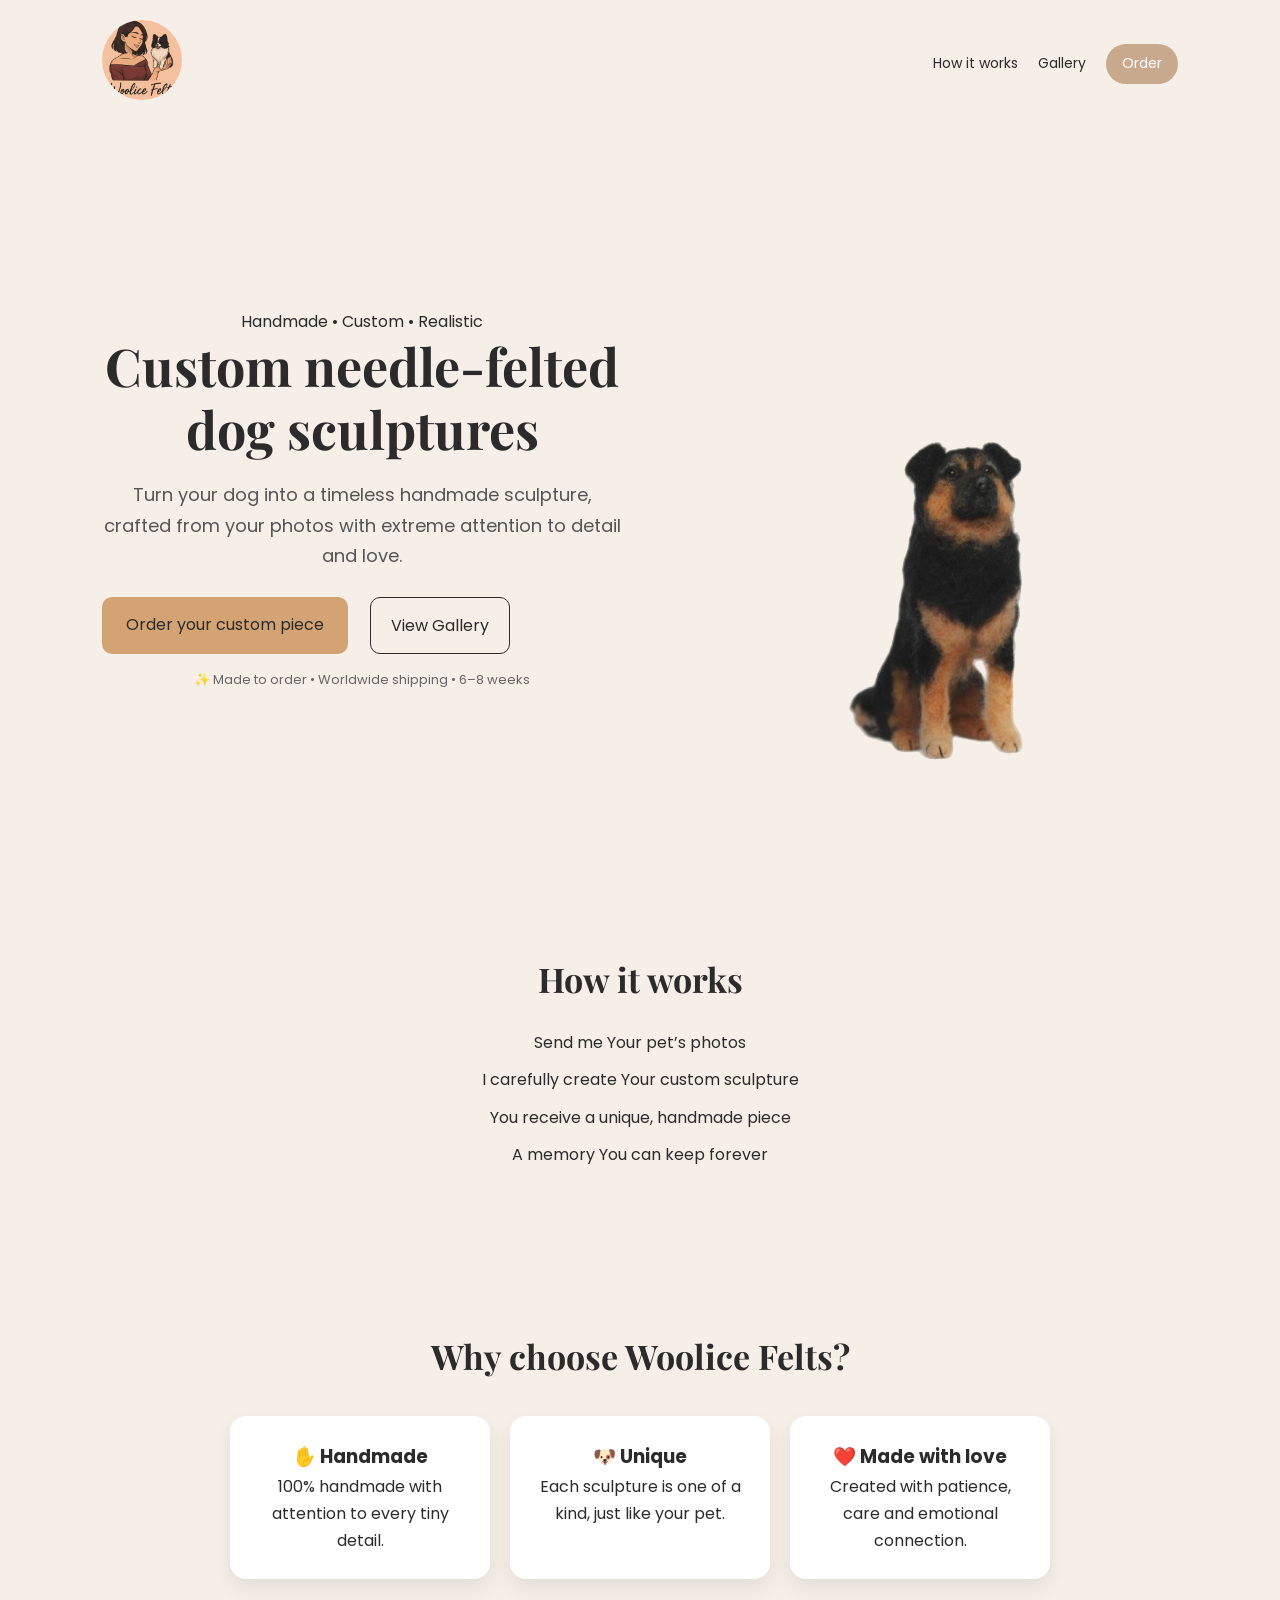
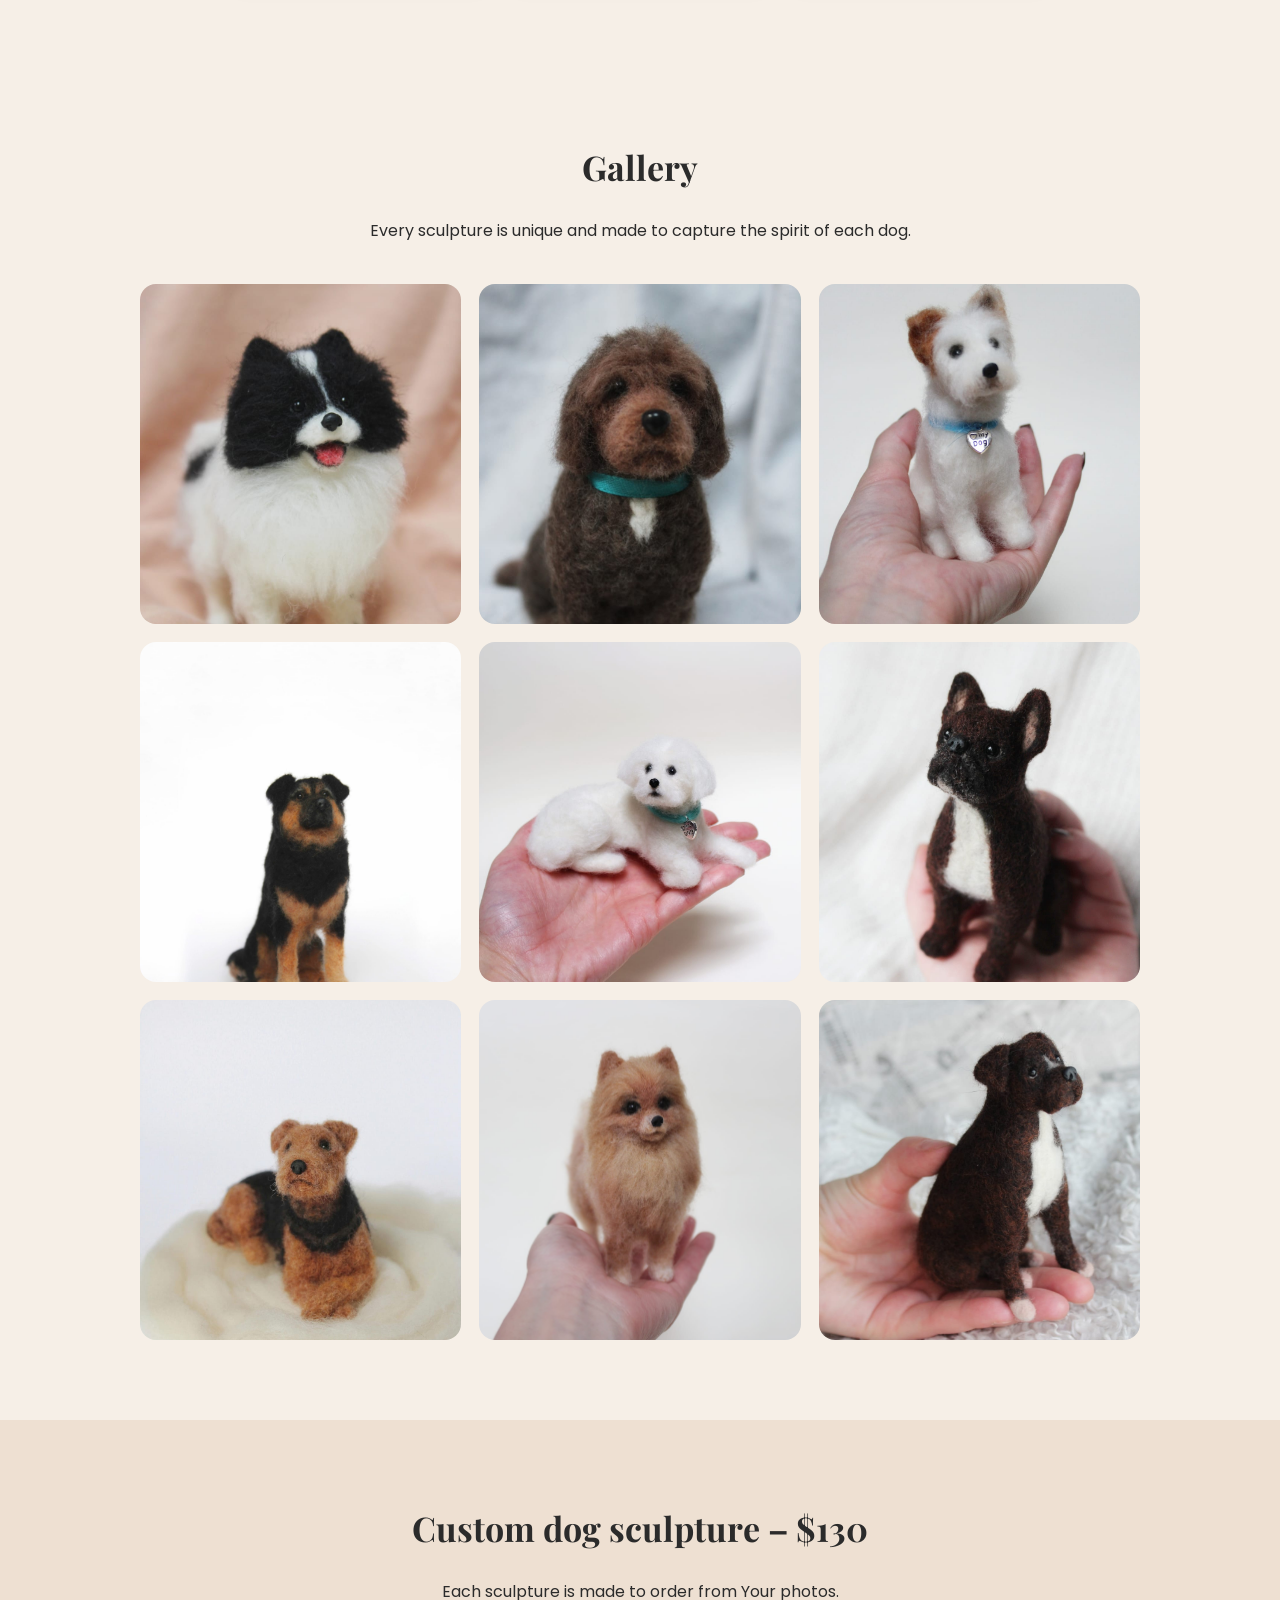
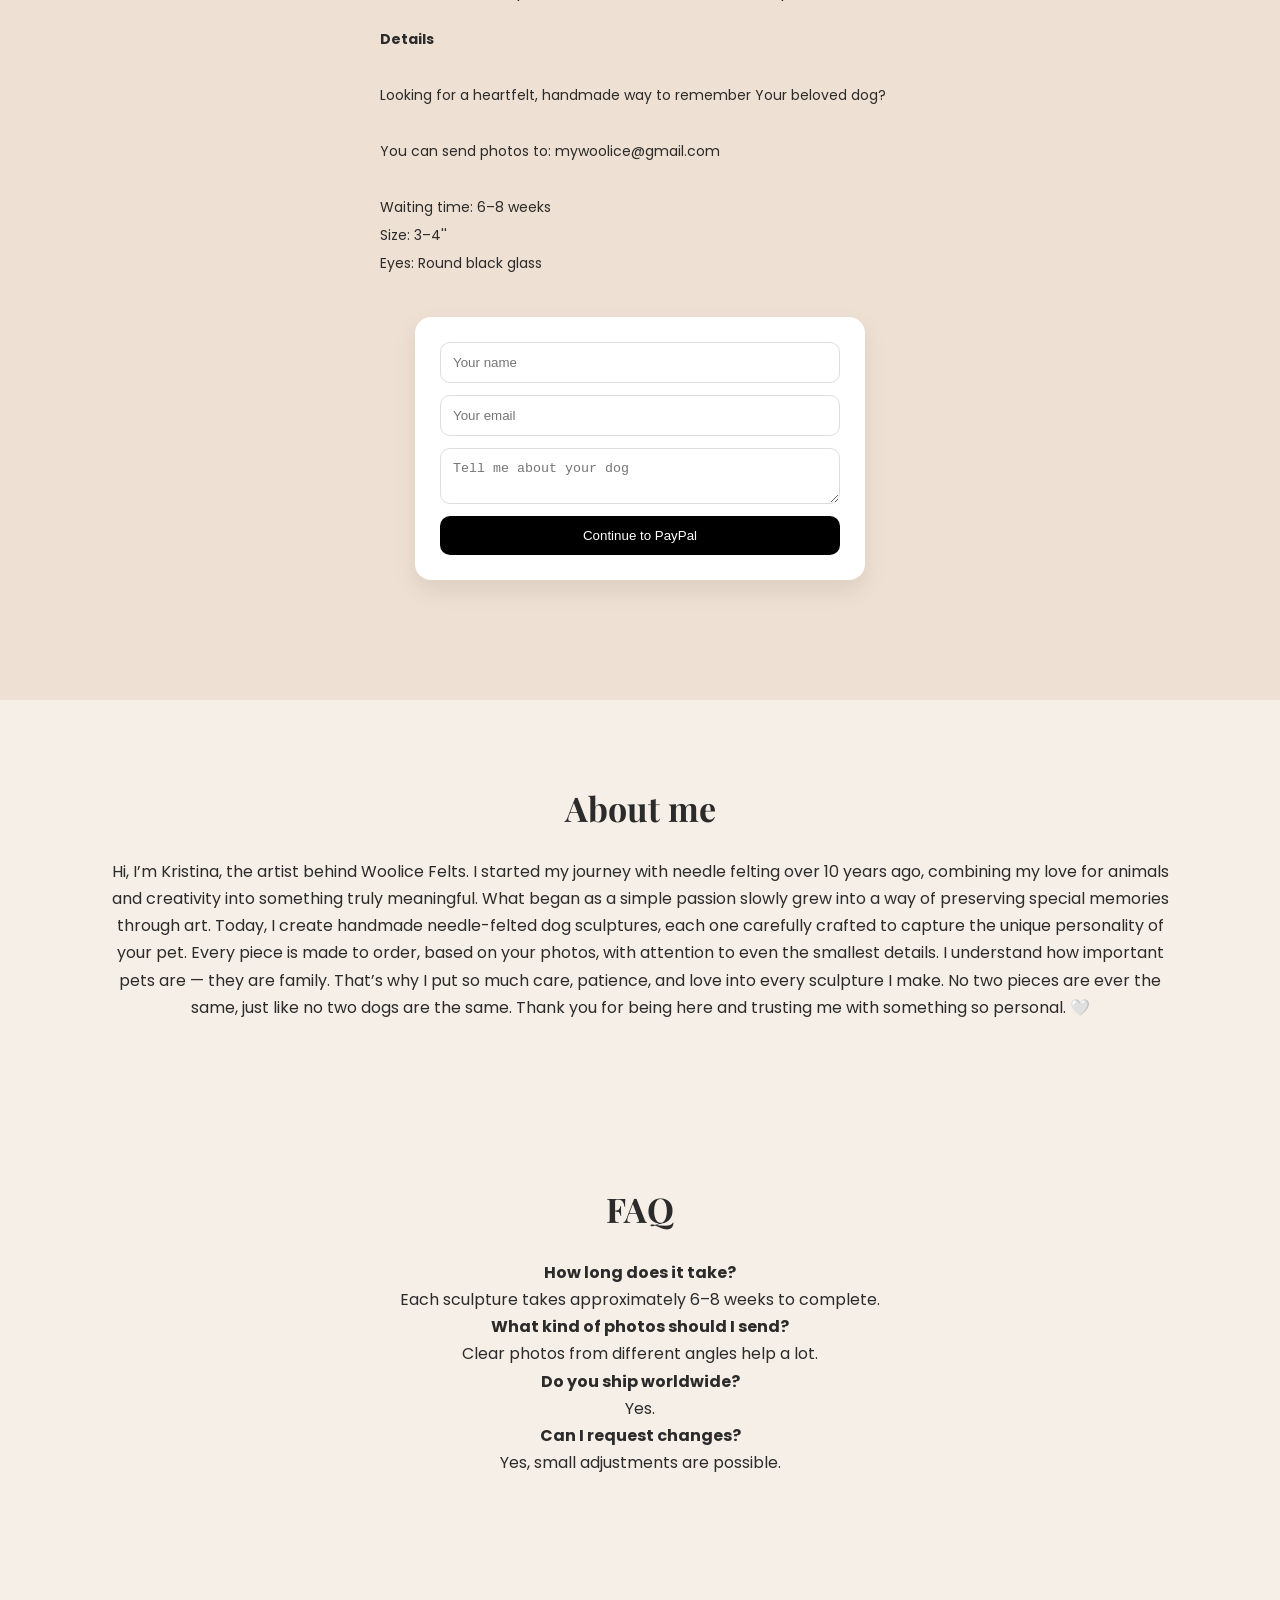
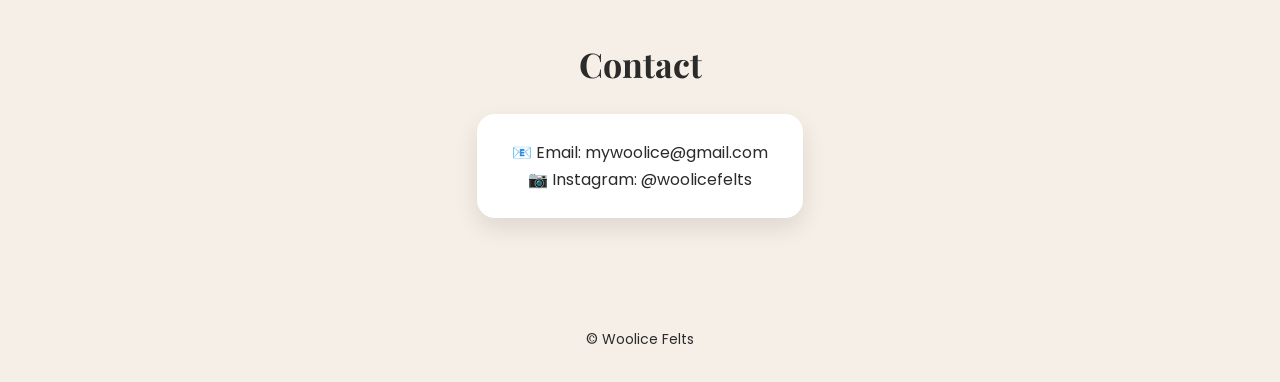
==== index.html @ 21afcad8 "restore about me and fix content" ====
<!DOCTYPE html>
<html lang="en">
<head>
  <meta charset="UTF-8">
  <meta name="viewport" content="width=device-width, initial-scale=1.0">
  <title>Woolice Felts</title>

  <!-- Fontovi -->
  <link href="https://fonts.googleapis.com/css2?family=Playfair+Display:wght@400;600&family=Poppins:wght@300;400&display=swap" rel="stylesheet">

  <!-- CSS -->
  <link rel="stylesheet" href="./style.css">

  <link rel="preload" as="image" href="images/logo.jpeg">
  <link rel="preload" as="image" href="images/heroslika.jpeg">

  <!-- Google tag (gtag.js) -->
  <script async src="https://www.googletagmanager.com/gtag/js?id=G-MNPGMHPXGN"></script>
  <script>
    window.dataLayer = window.dataLayer || [];
    function gtag(){dataLayer.push(arguments);}
    gtag('js', new Date());
    gtag('config', 'G-MNPGMHPXGN');
  </script>
</head>

<body>

  <!-- HEADER / LOGO -->
  <header class="header">
    <div class="logo-wrapper">
      <img src="./images/logo.jpeg" alt="Woolice Felts logo" class="logo">
    </div>

    <nav class="nav">
      <a href="#how">How it works</a>
      <a href="#gallery">Gallery</a>
      <a href="#price" class="nav-btn">Order</a>
    </nav>
  </header>

  <!-- HERO -->
  <section class="hero">
    <div class="hero-text">

      <span class="badge">Handmade • Custom • Realistic</span>

      <h1>
        Custom needle-felted <br>
        dog sculptures
      </h1>

      <p>
        Turn your dog into a timeless handmade sculpture, crafted from your photos with extreme attention to detail and love.
      </p>

      <div class="hero-buttons">
        <a href="#price" class="hero-btn">Order your custom piece</a>
        <a href="#gallery" class="hero-secondary-btn">View Gallery</a>
      </div>

      <div class="hero-note">
        ✨ Made to order • Worldwide shipping • 6–8 weeks
      </div>

    </div>

    <div class="hero-image">
      <img src="./images/crnistiker-removebg-preview.png" class="hero-sticker" alt="Woolice hero image">
    </div>
  </section>

  <!-- HOW IT WORKS -->
  <section class="how" id="how">
    <h2>How it works</h2>
    <div class="steps">
      <div>Send me Your pet’s photos</div>
      <div>I carefully create Your custom sculpture</div>
      <div>You receive a unique, handmade piece</div>
      <div>A memory You can keep forever</div>
    </div>
  </section>

  <!-- WHY CHOOSE -->
  <section class="why">
  <h2>Why choose Woolice Felts?</h2>

  <div class="why-content">

    <div class="why-card">
      <h3>✋ Handmade</h3>
      <p>100% handmade with attention to every tiny detail.</p>
    </div>

    <div class="why-card">
      <h3>🐶 Unique</h3>
      <p>Each sculpture is one of a kind, just like your pet.</p>
    </div>

    <div class="why-card">
      <h3>❤️ Made with love</h3>
      <p>Created with patience, care and emotional connection.</p>
    </div>

  </div>
</section>

  <!-- GALLERY -->
  <section class="gallery" id="gallery">
  <h2>Gallery</h2>
  <p>Every sculpture is unique and made to capture the spirit of each dog.</p>

  <div class="gallery-grid">
      <img src="./images/galerija1.jpeg" loading="lazy">
      <img src="./images/galerija2.jpeg" loading="lazy">
      <img src="./images/galerija3.jpeg" loading="lazy">
      <img src="./images/galerija4.jpeg" loading="lazy">
      <img src="./images/galerija5.jpeg" loading="lazy">
      <img src="./images/galerija6.jpeg" loading="lazy">
      <img src="./images/galerija10.jpeg" loading="lazy">
      <img src="./images/galerija8.jpeg" loading="lazy">
      <img src="./images/galerija9.jpeg" loading="lazy">
  </div>
  </section>

  <!-- PRICE -->
  <section class="price" id="price">

    <div class="price-content">

      <div class="text">
        <h2>Custom dog sculpture – $130</h2>
        <p>Each sculpture is made to order from Your photos.</p>

        <div class="details">
          <strong>Details</strong><br><br>
          Looking for a heartfelt, handmade way to remember Your beloved dog?<br><br>

          You can send photos to:
          <a href="mailto:mywoolice@gmail.com">mywoolice@gmail.com</a><br><br>

          Waiting time: 6–8 weeks<br>
          Size: 3–4''<br>
          Eyes: Round black glass<br>
        </div>
      </div>

      <form id="order-form" class="order-form">
        <input type="text" id="name" placeholder="Your name" required>
        <input type="email" id="email" placeholder="Your email" required>
        <textarea id="details" placeholder="Tell me about your dog"></textarea>

        <button type="submit" class="btn">Continue to PayPal</button>
      </form>

    </div>

  </section>

  <!-- ABOUT -->
  <section class="about">
    <h2>About me</h2>
    <p>
      Hi, I’m Kristina, the artist behind Woolice Felts.
I started my journey with needle felting over 10 years ago, combining my love for animals and creativity into something truly meaningful. What began as a simple passion slowly grew into a way of preserving special memories through art.
Today, I create handmade needle-felted dog sculptures, each one carefully crafted to capture the unique personality of your pet. Every piece is made to order, based on your photos, with attention to even the smallest details.
I understand how important pets are — they are family. That’s why I put so much care, patience, and love into every sculpture I make.
No two pieces are ever the same, just like no two dogs are the same.
Thank you for being here and trusting me with something so personal. 🤍
    </p>
  </section>

  <!-- FAQ -->
  <section class="faq">
    <h2>FAQ</h2>

    <p><strong>How long does it take?</strong><br>Each sculpture takes approximately 6–8 weeks to complete.</p>
    <p><strong>What kind of photos should I send?</strong><br>Clear photos from different angles help a lot.</p>
    <p><strong>Do you ship worldwide?</strong><br>Yes.</p>
    <p><strong>Can I request changes?</strong><br>Yes, small adjustments are possible.</p>
  </section>

  <!-- CONTACT -->
  <section class="contact">
    <h2>Contact</h2>

    <div class="contact-box">
      <p>📧 Email: <a href="mailto:mywoolice@gmail.com">mywoolice@gmail.com</a></p>
      <p>📷 Instagram: <a href="https://instagram.com/woolicefelts" target="_blank">@woolicefelts</a></p>
    </div>
  </section>

  <!-- FOOTER -->
  <footer class="footer">
    <p>© Woolice Felts</p>
  </footer>

  <script>
  document.getElementById("order-form").addEventListener("submit", async function(e) {

      e.preventDefault();

      const orderData = {
          name: document.getElementById("name").value,
          email: document.getElementById("email").value,
          details: document.getElementById("details").value
      };

      await fetch("https://woolice-backed.onrender.com/order", {
          method: "POST",
          headers: {
              "Content-Type": "application/json"
          },
          body: JSON.stringify(orderData)
      });

      window.open("https://paypal.me/woolicefelts/130", "_blank");
  });
  </script>

</body>
</html>
---- style.css ----
a {
  color: #2b2b2b !important;
  text-decoration: none;
}

* {
  margin: 0;
  padding: 0;
  box-sizing: border-box;
}

html {
  scroll-behavior: smooth;
}

body {
  font-family: 'Poppins', sans-serif;
  background: #f6efe7;
  color: #2b2b2b;
  line-height: 1.7;
}

/* =========================
   TYPOGRAPHY
========================= */
h1, h2 {
  font-family: 'Playfair Display', serif;
}

h2 {
  font-size: 34px;
  margin-bottom: 20px;
}

/* =========================
   HEADER (IMPROVED)
========================= */
.header {
  display: flex;
  justify-content: space-between;
  align-items: center;
  padding: 20px 8%;
  position: sticky;
  top: 0;
  background: rgba(246, 239, 231, 0.85);
  backdrop-filter: blur(10px);
  z-index: 1000;
}

.logo {
  width: 80px;
  height: 80px;
  border-radius: 50%;
  object-fit: cover;
}

.nav {
  display: flex;
  gap: 20px;
  align-items: center;
}

.nav a {
  font-size: 14px;
}

.nav-btn {
  background: #c8a98d;
  padding: 8px 16px;
  border-radius: 30px;
  color: white !important;
}

/* =========================
   HERO (IMPROVED)
========================= */
.hero {
  display: flex;
  align-items: center;
  justify-content: space-between;
  padding: 90px 8%;
  gap: 50px;
}

.hero-text {
  max-width: 520px;
}

.hero h1 {
  font-size: 52px;
  line-height: 1.2;
  margin-bottom: 20px;
}

.hero p {
  font-size: 18px;
  color: #555;
  margin-bottom: 25px;
}

.hero-btn {
  display: inline-block;
  background: #d4a373;
  color: white;
  padding: 14px 24px;
  border-radius: 10px;
  text-decoration: none;
  transition: 0.3s;
}

.hero-btn:hover {
  transform: scale(1.05);
  background: #b5835a;
}

.hero-secondary-btn {
  display: inline-block;
  margin-left: 10px;
  padding: 14px 20px;
  border: 1px solid #2b2b2b;
  border-radius: 10px;
  color: #2b2b2b;
  text-decoration: none;
}

.hero-buttons {
  display: flex;
  gap: 12px;
  margin-top: 10px;
  flex-wrap: wrap;
}

.hero-note {
  margin-top: 15px;
  font-size: 13px;
  color: #666;
}

.hero-sticker {
  background: transparent !important;
  border: none !important;
  padding: 0 !important;
  box-shadow: none !important;
}

/* =========================
   SECTIONS
========================= */
section {
  padding: 80px 8%;
  text-align: center;
}

/* =========================
   HOW IT WORKS
========================= */
.steps {
  display: flex;
  flex-direction: column;
  gap: 10px;
  max-width: 600px;
  margin: auto;
}

/* =========================
   WHY SECTION
========================= */
.why-content {
  display: flex;
  justify-content: center;
  gap: 20px;
  flex-wrap: wrap;
  margin-top: 30px;
}

.why-card {
  background: #fff;
  padding: 25px;
  border-radius: 16px;
  width: 260px;
  box-shadow: 0 8px 20px rgba(0,0,0,0.08);
  transition: 0.3s;
}

.why-card:hover {
  transform: translateY(-5px);
}

/* =========================
   GALLERY
========================= */
.gallery-grid {
  display: grid;
  grid-template-columns: repeat(3, 1fr);
  gap: 18px;
  max-width: 1000px;
  margin: 40px auto 0;
}

.gallery-grid img {
  width: 100%;
  height: 340px;
  object-fit: cover;
  border-radius: 16px;
  transition: 0.3s;
}

.gallery-grid img:hover {
  transform: scale(1.04);
}

/* =========================
   PRICE
========================= */
.price {
  background: #eee0d2;
  padding: 80px 20px;
}

.price-content {
  max-width: 900px;
  margin: 0 auto;
  text-align: center;
}

.text {
  max-width: 520px;
  margin: 0 auto;
  text-align: center;
}

.details {
  margin-top: 20px;
  text-align: left;
  font-size: 14px;
  line-height: 2;
}

/* =========================
   ORDER FORM
========================= */
.order-form {
  max-width: 450px;
  margin: 40px auto;
  padding: 25px;
  background: white;
  border-radius: 16px;
  box-shadow: 0 10px 25px rgba(0,0,0,0.08);
  display: flex;
  flex-direction: column;
  gap: 12px;
}

.order-form input,
.order-form textarea {
  padding: 12px;
  border: 1px solid #ddd;
  border-radius: 10px;
}

.order-form .btn {
  background: #000;
  color: white;
  padding: 12px;
  border-radius: 10px;
  border: none;
  cursor: pointer;
}

/* =========================
   CONTACT
========================= */
.contact-box {
  display: inline-block;
  padding: 25px 35px;
  background: #fff;
  border-radius: 18px;
  box-shadow: 0 10px 25px rgba(0,0,0,0.10);
}

/* =========================
   FOOTER
========================= */
.footer {
  padding: 30px;
  text-align: center;
  font-size: 14px;
}

/* =========================
   MOBILE (FIXED PRO)
========================= */
@media (max-width: 768px) {

  .hero {
    flex-direction: column;
    text-align: center;
    padding: 60px 20px;
  }

  .hero h1 {
    font-size: 34px;
  }

  .hero p {
    font-size: 16px;
  }

  .hero-buttons {
    justify-content: center;
  }

  .hero-image img {
    width: 100%;
    max-width: 320px;
  }

  .gallery-grid {
    grid-template-columns: 1fr;
  }

  .why-card {
    width: 90%;
  }

  .nav {
    gap: 10px;
    font-size: 12px;
  }

  .header {
    padding: 15px 20px;
  }

  section {
    padding: 60px 20px;
  }
}
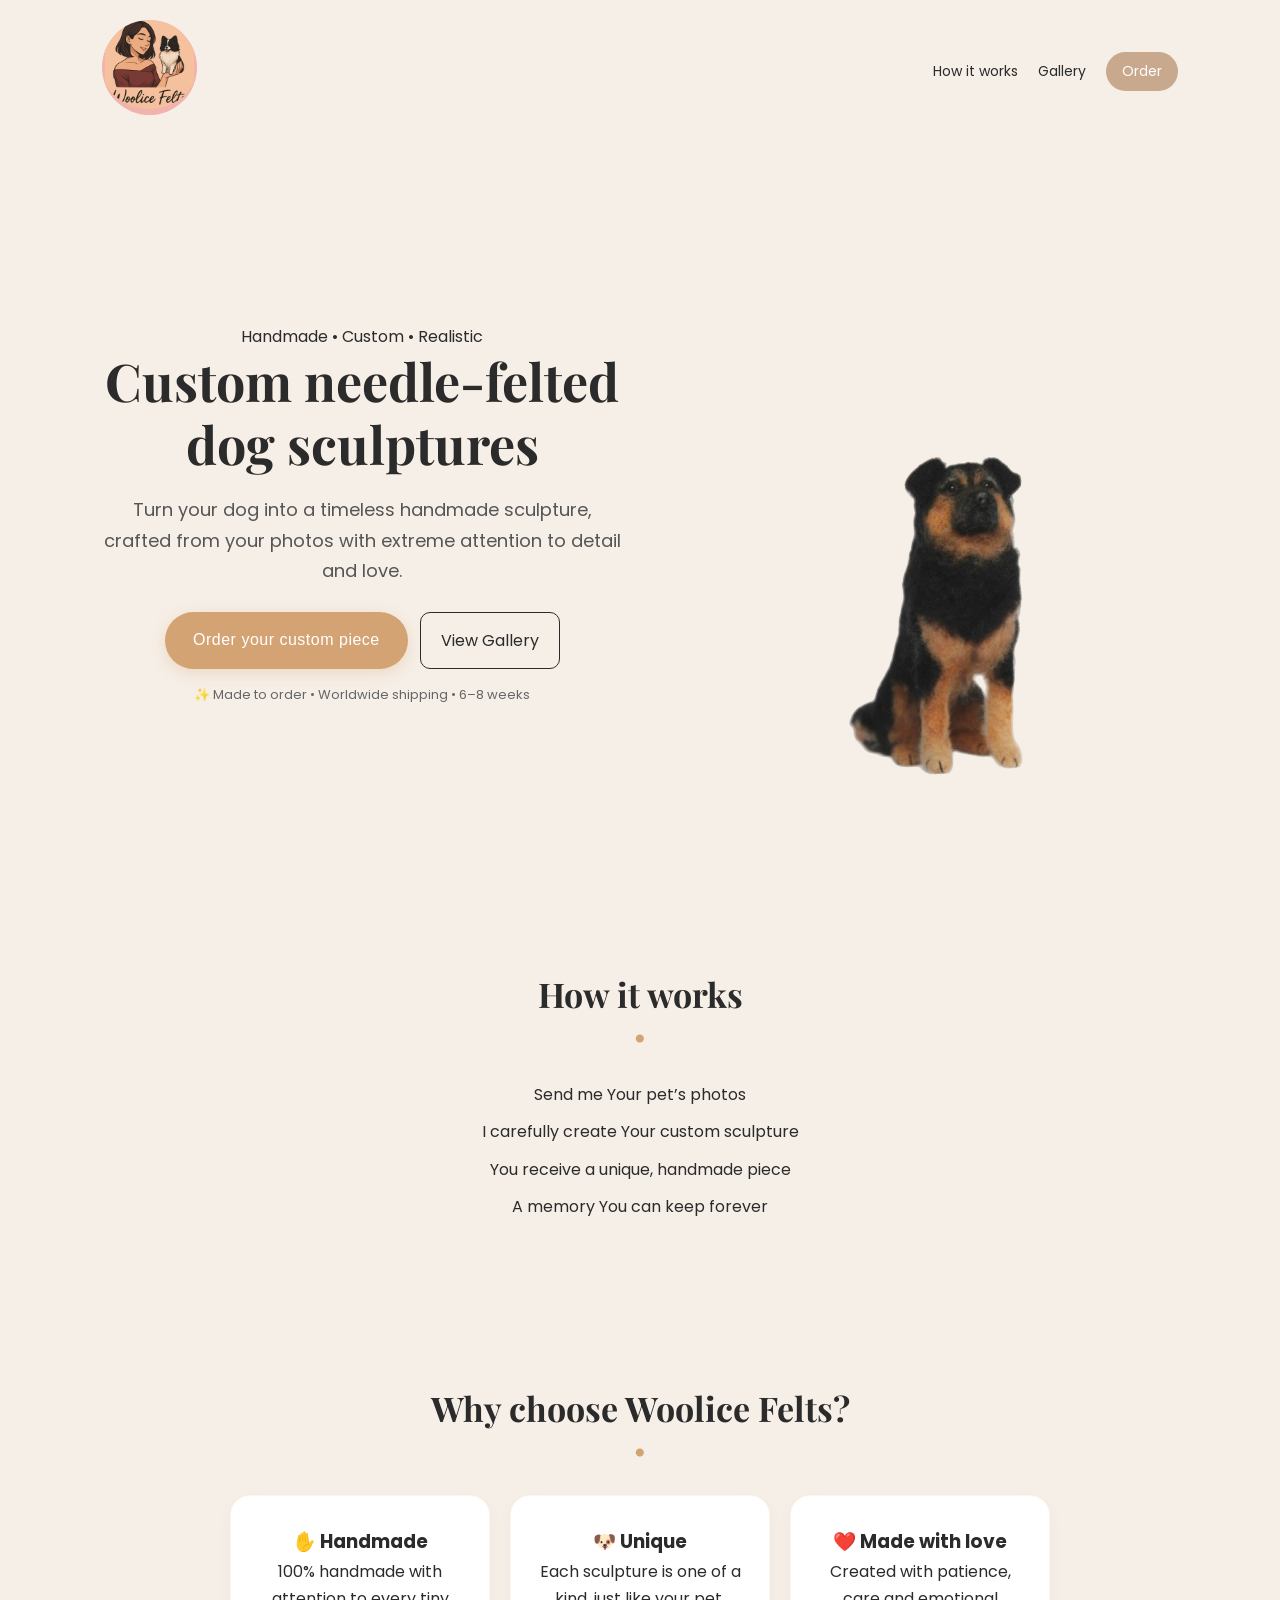
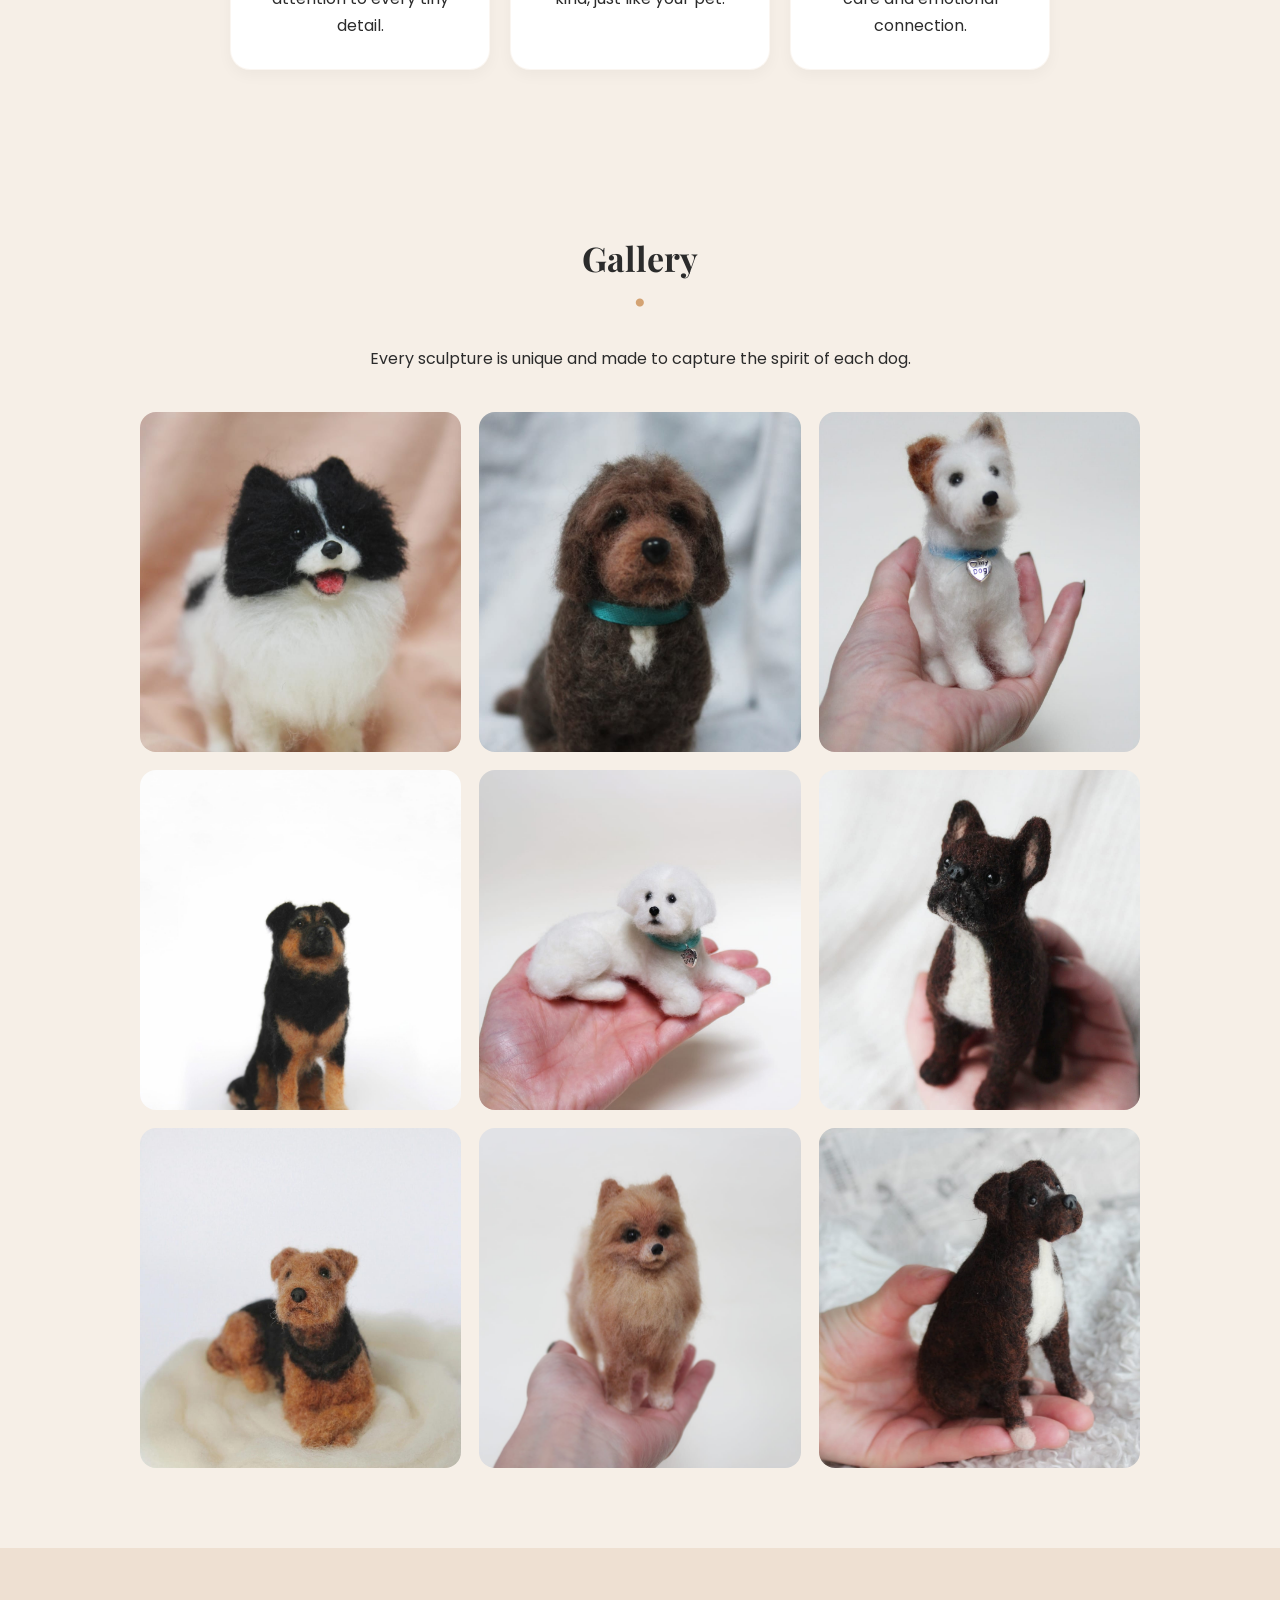
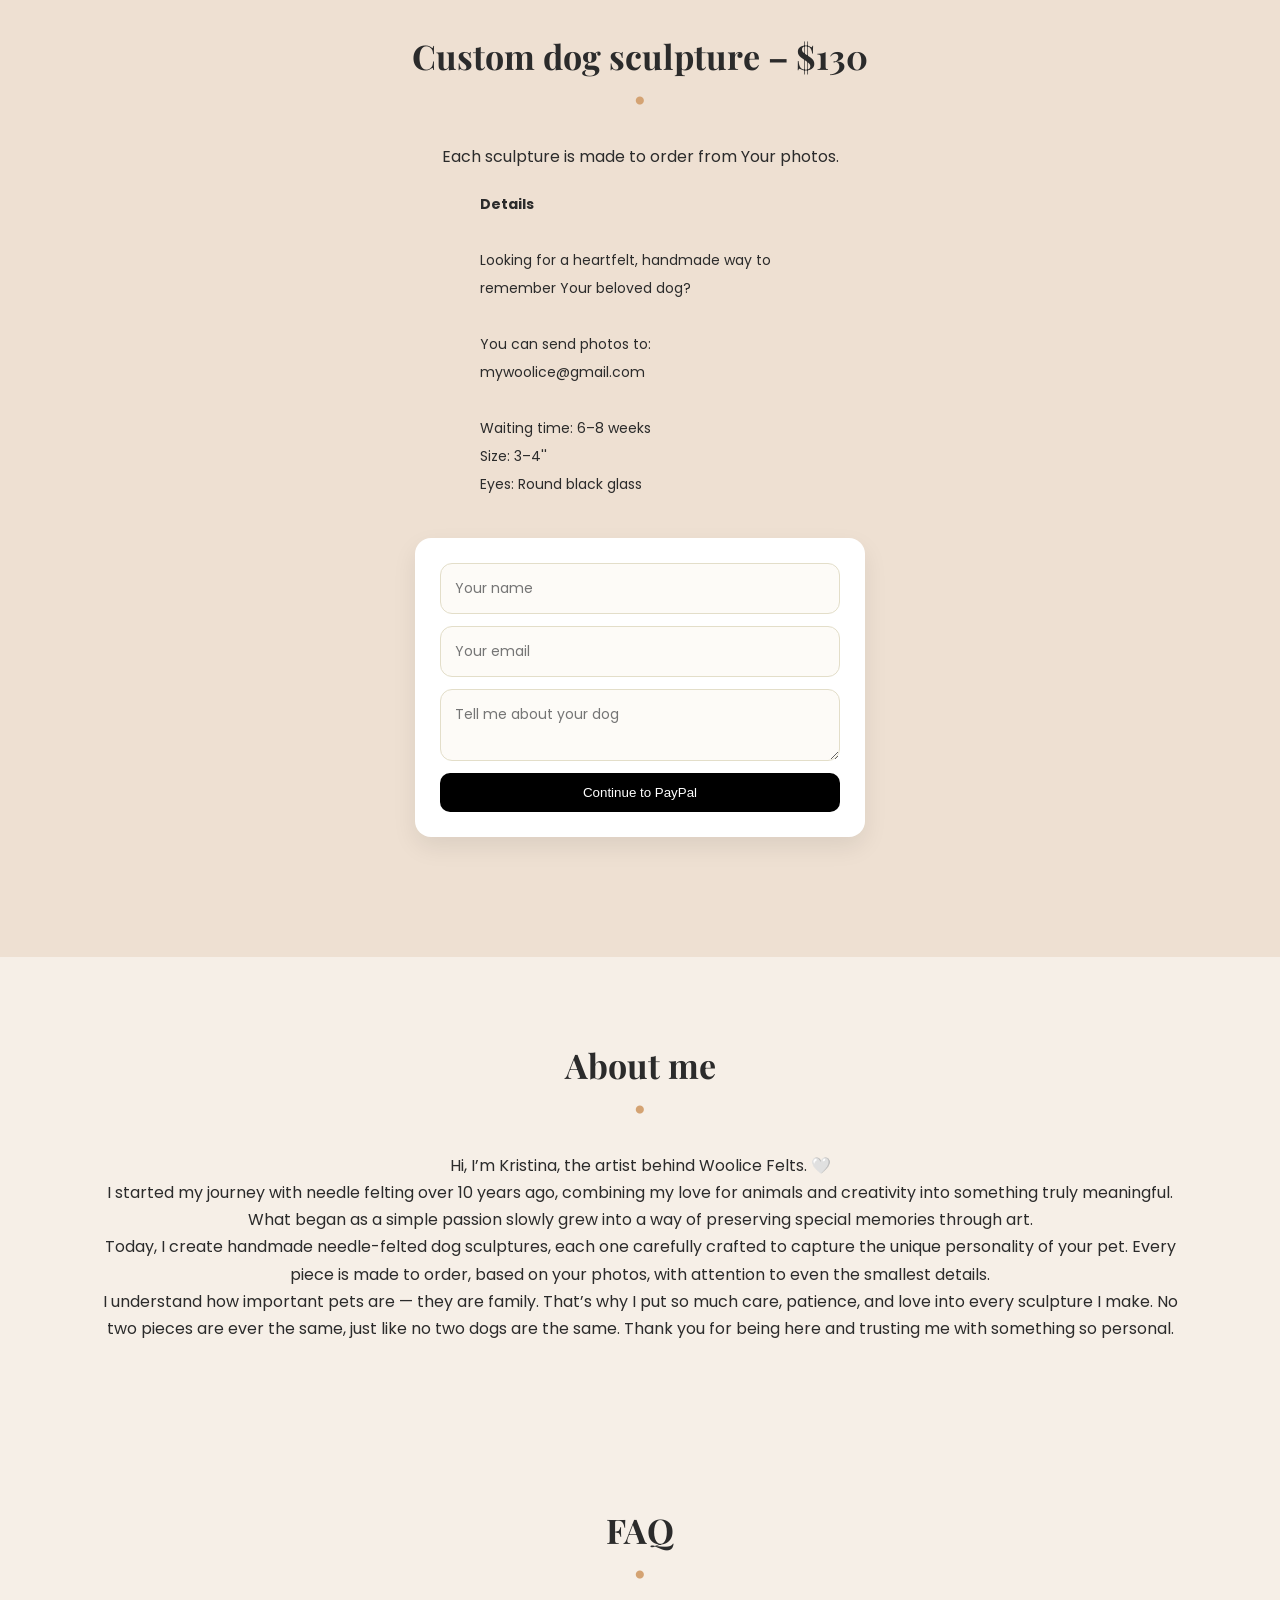
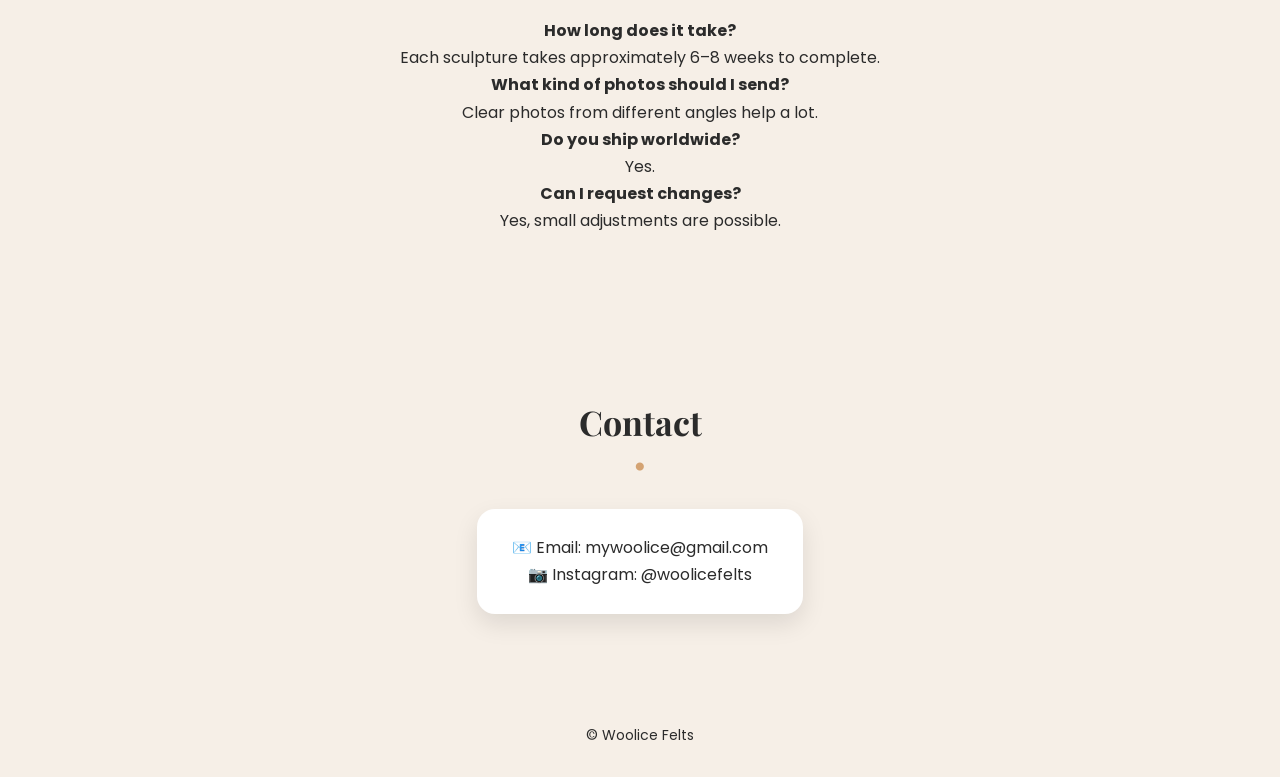
==== commit ca053c70: "fix html and css" ====
--- a/index.html
+++ b/index.html
@@ -159,15 +159,22 @@
 
   <!-- ABOUT -->
   <section class="about">
-    <h2>About me</h2>
-    <p>
-      Hi, I’m Kristina, the artist behind Woolice Felts.
-I started my journey with needle felting over 10 years ago, combining my love for animals and creativity into something truly meaningful. What began as a simple passion slowly grew into a way of preserving special memories through art.
-Today, I create handmade needle-felted dog sculptures, each one carefully crafted to capture the unique personality of your pet. Every piece is made to order, based on your photos, with attention to even the smallest details.
-I understand how important pets are — they are family. That’s why I put so much care, patience, and love into every sculpture I make.
-No two pieces are ever the same, just like no two dogs are the same.
-Thank you for being here and trusting me with something so personal. 🤍
-    </p>
+    <div class="about-container">
+      <h2>About me</h2>
+      <p class="about-lead">Hi, I’m Kristina, the artist behind Woolice Felts. 🤍</p>
+      
+      <p>
+        I started my journey with needle felting over 10 years ago, combining my love for animals and creativity into something truly meaningful. What began as a simple passion slowly grew into a way of preserving special memories through art.
+      </p>
+      
+      <p>
+        Today, I create handmade needle-felted dog sculptures, each one carefully crafted to capture the unique personality of your pet. Every piece is made to order, based on your photos, with attention to even the smallest details.
+      </p>
+      
+      <p>
+        I understand how important pets are — they are family. That’s why I put so much care, patience, and love into every sculpture I make. No two pieces are ever the same, just like no two dogs are the same. Thank you for being here and trusting me with something so personal.
+      </p>
+    </div>
   </section>
 
   <!-- FAQ -->
--- a/style.css
+++ b/style.css
@@ -48,10 +48,13 @@
 }
 
 .logo {
-  width: 80px;
-  height: 80px;
+  width: 95px;
+  height: 95px;
   border-radius: 50%;
-  object-fit: cover;
+  object-fit: contain;
+  object-position: 50% 30%;
+  padding-bottom: 6px;
+  background: #f1b3ab;
 }
 
 .nav {
@@ -101,21 +104,24 @@
 .hero-btn {
   display: inline-block;
   background: #d4a373;
-  color: white;
-  padding: 14px 24px;
-  border-radius: 10px;
+  color: white !important; /* Osigurava da tekst uvek bude beo */
+  padding: 14px 28px;
+  border-radius: 50px; /* Potpuno zaobljeno dugme za "soft" izgled */
+  font-weight: 500;
+  letter-spacing: 0.5px;
   text-decoration: none;
-  transition: 0.3s;
+  box-shadow: 0 4px 15px rgba(214, 163, 115, 0.3);
+  transition: all 0.3s cubic-bezier(0.25, 0.8, 0.25, 1);
 }
 
 .hero-btn:hover {
-  transform: scale(1.05);
+  transform: translateY(-2px); /* Lagano se podigne */
   background: #b5835a;
+  box-shadow: 0 6px 20px rgba(181, 131, 90, 0.4); /* Senka isprati dugme */
 }
 
 .hero-secondary-btn {
   display: inline-block;
-  margin-left: 10px;
   padding: 14px 20px;
   border: 1px solid #2b2b2b;
   border-radius: 10px;
@@ -125,6 +131,7 @@
 
 .hero-buttons {
   display: flex;
+  justify-content: center;
   gap: 12px;
   margin-top: 10px;
   flex-wrap: wrap;
@@ -149,6 +156,22 @@
 section {
   padding: 80px 8%;
   text-align: center;
+  scroll-margin-top: 110px;
+}
+
+section h2 {
+  position: relative;
+  margin-bottom: 40px; /* Malo više prostora ispod naslova */
+}
+
+/* Mala elegantna linija ispod svakog naslova sekcije */
+section h2::after {
+  content: "•";
+  color: #d4a373;
+  font-size: 24px;
+  display: block;
+  margin-top: 5px;
+  line-height: 0.5;
 }
 
 /* =========================
@@ -175,15 +198,17 @@
 
 .why-card {
   background: #fff;
-  padding: 25px;
-  border-radius: 16px;
+  padding: 30px 25px;
+  border-radius: 20px; /* Malo zaobljenije ivice za moderniji izgled */
   width: 260px;
-  box-shadow: 0 8px 20px rgba(0,0,0,0.08);
-  transition: 0.3s;
+  box-shadow: 0 5px 15px rgba(0,0,0,0.04); /* Nežnija početna senka */
+  transition: all 0.4s ease; /* Glavniji i mekši prelaz */
+  border: 1px solid rgba(212, 163, 115, 0.1); /* Jedva vidljiva zlatna ivica */
 }
 
 .why-card:hover {
-  transform: translateY(-5px);
+  transform: translateY(-8px);
+  box-shadow: 0 15px 30px rgba(212, 163, 115, 0.15); /* Senka u boji tvog brenda */
 }
 
 /* =========================
@@ -230,10 +255,12 @@
 }
 
 .details {
-  margin-top: 20px;
+  margin: 20px auto 0 auto; /* Dodato 'auto' sa leve i desne strane za centriranje kutije */
   text-align: left;
   font-size: 14px;
   line-height: 2;
+  max-width: 320px;         /* Ograničavamo širinu kutije da bi 'auto' margine imale efekat */
+  width: 100%;              /* Osigurava responzivnost na manjim ekranima */
 }
 
 /* =========================
@@ -253,9 +280,22 @@
 
 .order-form input,
 .order-form textarea {
-  padding: 12px;
-  border: 1px solid #ddd;
-  border-radius: 10px;
+  padding: 14px;
+  border: 1px solid #e3dec9;
+  border-radius: 12px;
+  font-family: inherit;
+  font-size: 14px;
+  background: #fdfbf7;
+  outline: none;
+  transition: all 0.3s ease;
+}
+
+/* Kada korisnik klikne da piše unutra */
+.order-form input:focus,
+.order-form textarea:focus {
+  border-color: #d4a373;
+  background: #fff;
+  box-shadow: 0 0 0 4px rgba(212, 163, 115, 0.1); /* Blagi sjaj oko polja */
 }
 
 .order-form .btn {
@@ -292,6 +332,13 @@
 ========================= */
 @media (max-width: 768px) {
 
+  ,logo {
+    width: 75px;
+    height: 75px;
+    padding-bottom: 8px;
+  }
+  
+  
   .hero {
     flex-direction: column;
     text-align: center;
@@ -335,4 +382,71 @@
   section {
     padding: 60px 20px;
   }
+
+
+  /* =========================
+   ABOUT ME (IMPROVED)
+========================= */
+.about {
+  background: #fdfbf7; /* Blaga, malo svetlija krem pozadina da se odvoji od ostalih sekcija */
+  padding: 100px 20px;
+}
+
+.about-container {
+  max-width: 680px;    /* Ključna stvar: sužavamo tekst da bi bio lakši za čitanje */
+  margin: 0 auto;      /* Centrira celu sekciju na sredinu ekrana */
+  text-align: center;  /* Centrira naslov i uvodnu rečenicu */
+}
+
+.about h2 {
+  margin-bottom: 30px;
+  position: relative;
+}
+
+/* Prva uvodna rečenica - malo veća i istaknutija */
+.about-lead {
+  font-size: 20px;
+  font-weight: 500;
+  color: #d4a373;      /* Tvoja prepoznatljiva zlatno-braon boja */
+  margin-bottom: 25px;
+}
+
+/* Stil za ostale pasuse */
+.about p {
+  font-size: 16px;
+  line-height: 1.8;
+  color: #4a4a4a;      /* Malo mekša crna boja, prijatnija za oči */
+  margin-bottom: 20px; /* Razmak između pasusa */
+  text-align: justify; /* Poravnava tekst sa obe strane da izgleda uredno kao u knjizi */
+}
+/* =========================
+   FAQ SEKCIJA
+========================= */
+.faq {
+  background: #eee0d2; /* Ista lepa krem boja kao kod Price sekcije */
+  max-width: 800px;
+  margin: 60px auto;
+  padding: 50px 40px !important;
+  border-radius: 20px;
+  box-shadow: 0 8px 20px rgba(0,0,0,0.03);
+}
+
+.faq h2 {
+  margin-bottom: 30px;
+}
+
+.faq p {
+  text-align: left;    /* Pitanja i odgovori lepše izgledaju poravnati levo */
+  background: white;   /* Svako pitanje dobija svoju belu "karticu" */
+  padding: 20px;
+  border-radius: 12px;
+  margin-bottom: 15px;
+  box-shadow: 0 4px 10px rgba(0,0,0,0.02);
+  line-height: 1.6;
+}
+
+/* Stil za poslednji paragraf da ne pravi višak razmaka na dnu */
+.faq p:last-child {
+  margin-bottom: 0;
+}
 }
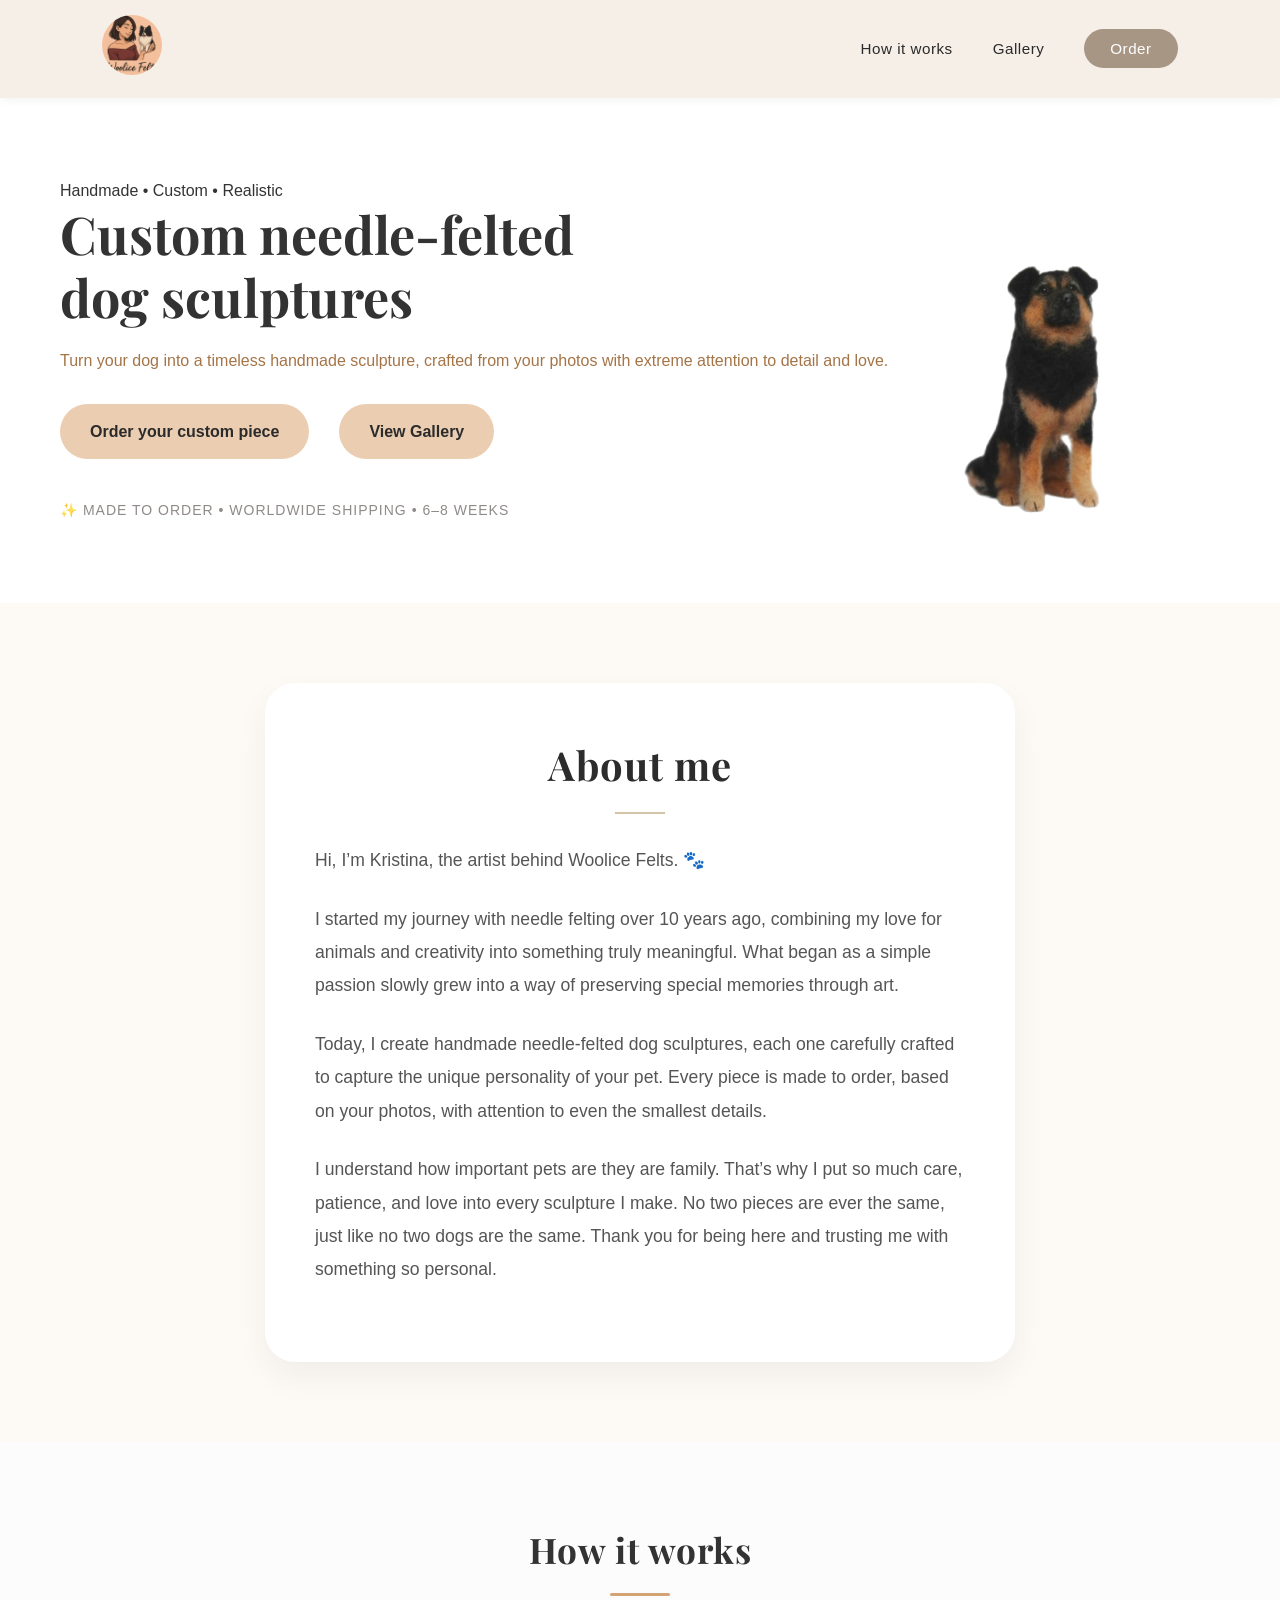
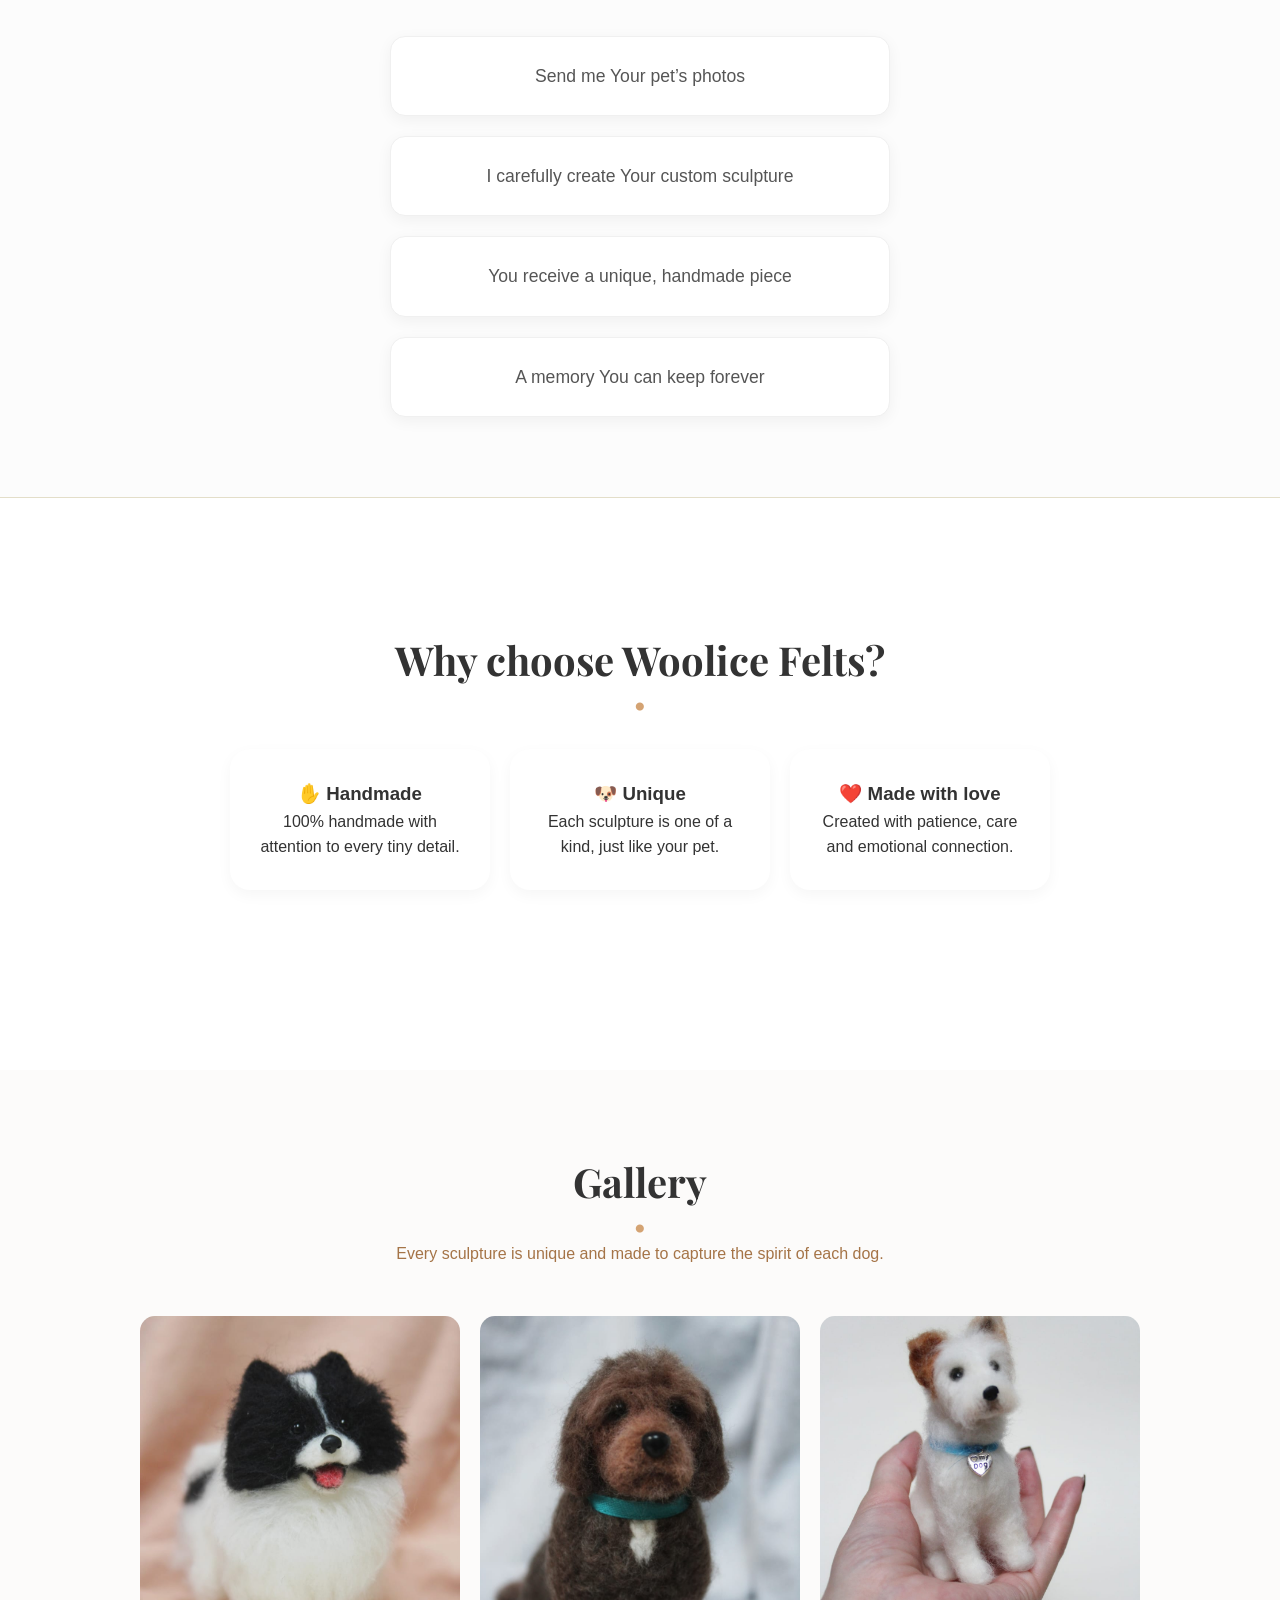
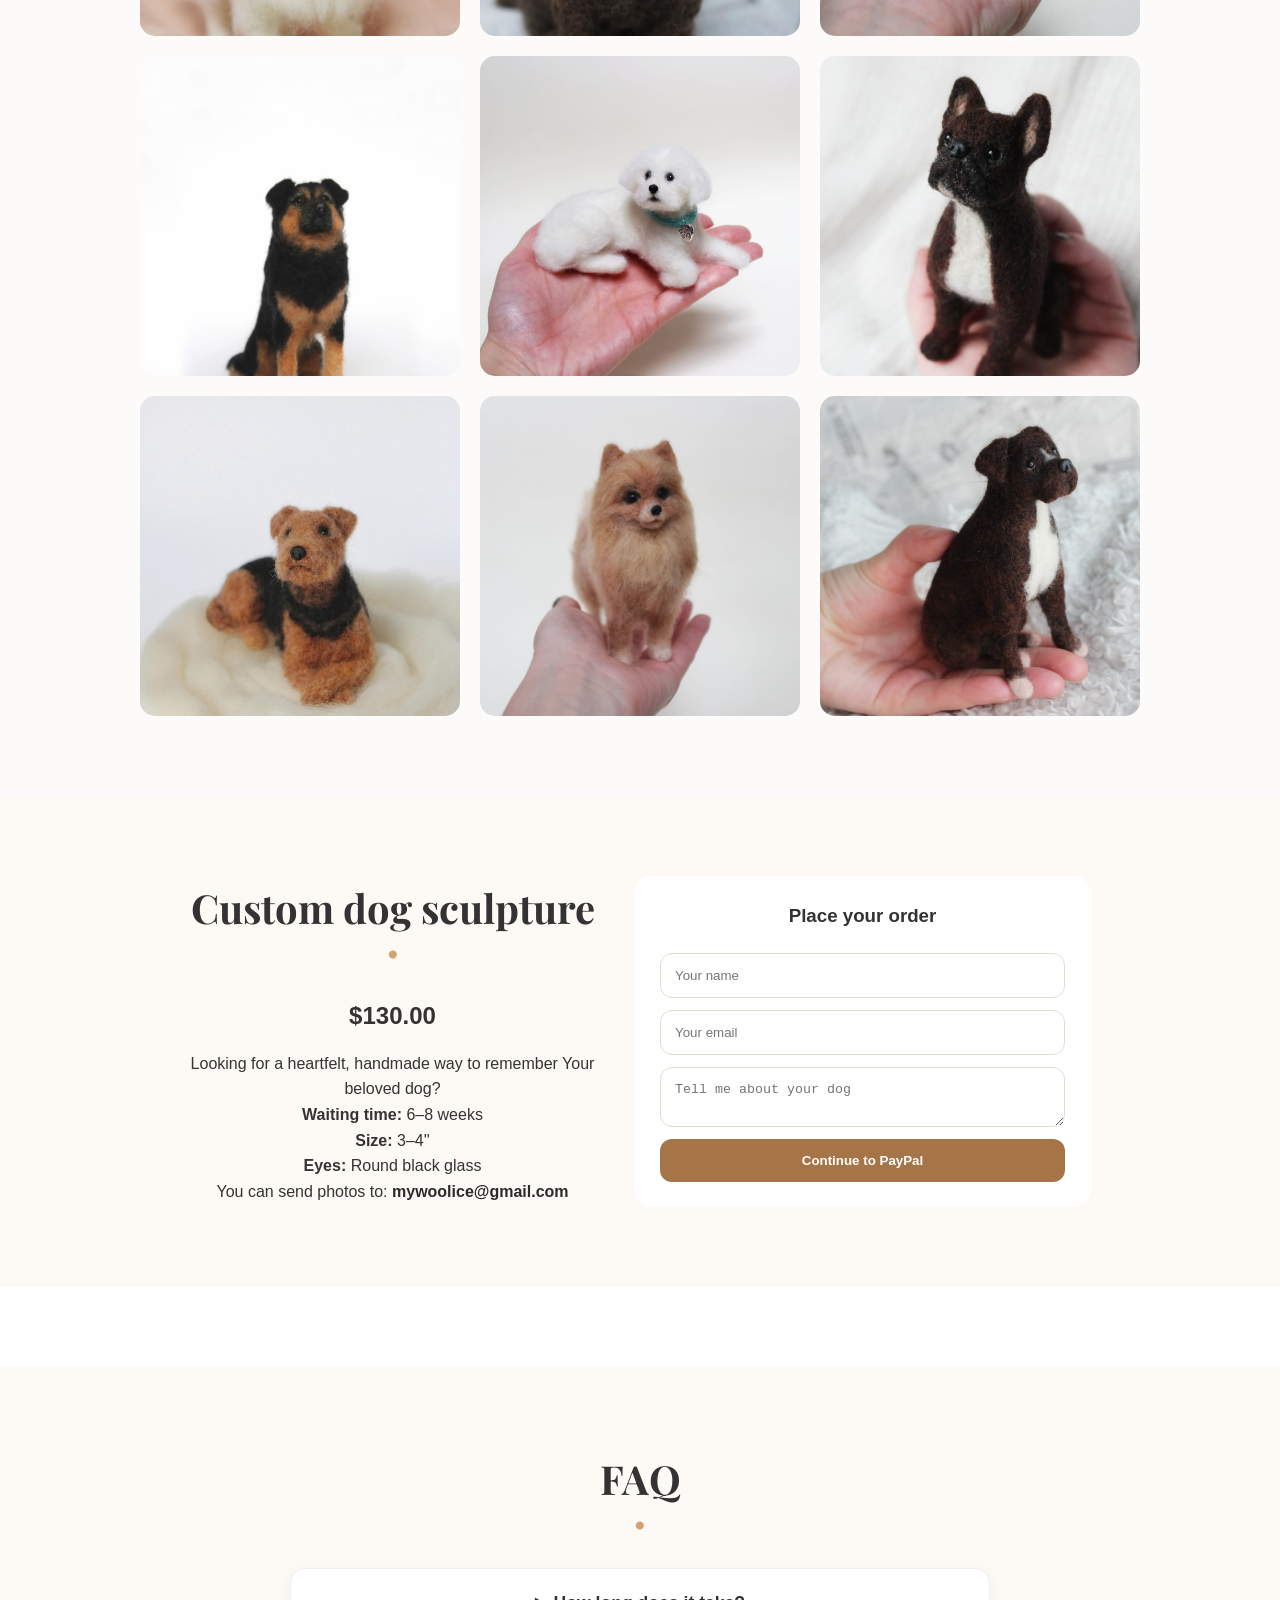
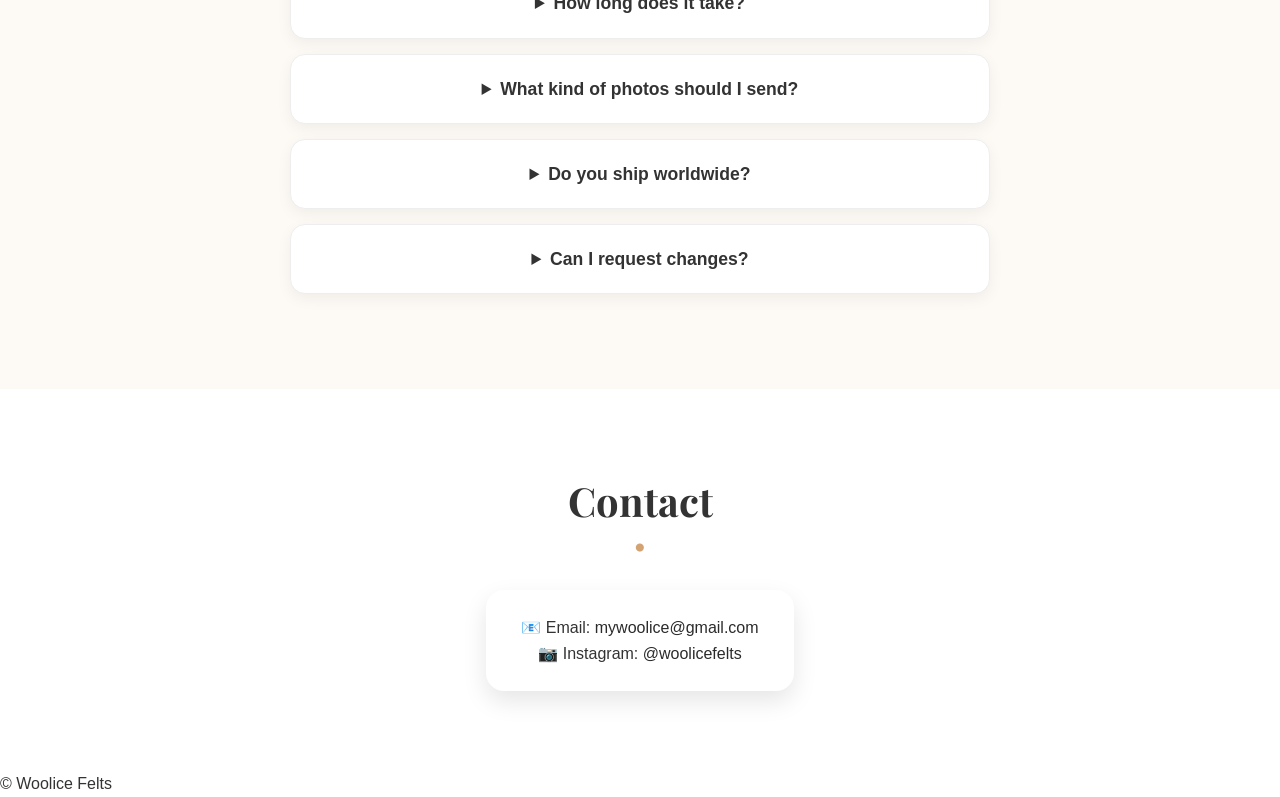
==== commit 81a38321: "fix css" ====
--- a/index.html
+++ b/index.html
@@ -5,16 +5,13 @@
   <meta name="viewport" content="width=device-width, initial-scale=1.0">
   <title>Woolice Felts</title>
 
-  <!-- Fontovi -->
   <link href="https://fonts.googleapis.com/css2?family=Playfair+Display:wght@400;600&family=Poppins:wght@300;400&display=swap" rel="stylesheet">
 
-  <!-- CSS -->
   <link rel="stylesheet" href="./style.css">
 
   <link rel="preload" as="image" href="images/logo.jpeg">
   <link rel="preload" as="image" href="images/heroslika.jpeg">
 
-  <!-- Google tag (gtag.js) -->
   <script async src="https://www.googletagmanager.com/gtag/js?id=G-MNPGMHPXGN"></script>
   <script>
     window.dataLayer = window.dataLayer || [];
@@ -26,20 +23,20 @@
 
 <body>
 
-  <!-- HEADER / LOGO -->
   <header class="header">
-    <div class="logo-wrapper">
-      <img src="./images/logo.jpeg" alt="Woolice Felts logo" class="logo">
-    </div>
-
-    <nav class="nav">
-      <a href="#how">How it works</a>
-      <a href="#gallery">Gallery</a>
-      <a href="#price" class="nav-btn">Order</a>
-    </nav>
-  </header>
-
-  <!-- HERO -->
+  <div class="logo-wrapper">
+    <img src="./images/logo.jpeg" alt="Woolice logo" class="logo">
+  </div>
+
+  <nav class="navbar">
+    <ul class="nav-links">
+      <li><a href="#how">How it works</a></li>
+      <li><a href="#gallery">Gallery</a></li>
+      <li><a href="#price" class="nav-btn">Order</a></li>
+    </ul>
+  </nav>
+</header>
+
   <section class="hero">
     <div class="hero-text">
 
@@ -50,7 +47,7 @@
         dog sculptures
       </h1>
 
-      <p>
+      <p class="hero-description">
         Turn your dog into a timeless handmade sculpture, crafted from your photos with extreme attention to detail and love.
       </p>
 
@@ -70,7 +67,19 @@
     </div>
   </section>
 
-  <!-- HOW IT WORKS -->
+   <section id="about">
+  <div class="about-container">
+    <h2>About me</h2>
+    <div class="about-content">
+      <p>Hi, I’m Kristina, the artist behind Woolice Felts. 🐾</p>
+      <p>I started my journey with needle felting over 10 years ago, combining my love for animals and creativity into something truly meaningful. What began as a simple passion slowly grew into a way of preserving special memories through art.</p>
+      <p>Today, I create handmade needle-felted dog sculptures, each one carefully crafted to capture the unique personality of your pet. Every piece is made to order, based on your photos, with attention to even the smallest details.</p>
+      <p>I understand how important pets are they are family. That’s why I put so much care, patience, and love into every sculpture I make. No two pieces are ever the same, just like no two dogs are the same. Thank you for being here and trusting me with something so personal.</p>
+    </div>
+  </div>
+</section>
+
+
   <section class="how" id="how">
     <h2>How it works</h2>
     <div class="steps">
@@ -81,7 +90,6 @@
     </div>
   </section>
 
-  <!-- WHY CHOOSE -->
   <section class="why">
   <h2>Why choose Woolice Felts?</h2>
 
@@ -105,89 +113,79 @@
   </div>
 </section>
 
-  <!-- GALLERY -->
   <section class="gallery" id="gallery">
-  <h2>Gallery</h2>
-  <p>Every sculpture is unique and made to capture the spirit of each dog.</p>
+  <h2 class="gallery-title">Gallery</h2>
+  <p class="gallery-description">Every sculpture is unique and made to capture the spirit of each dog.</p>
 
   <div class="gallery-grid">
-      <img src="./images/galerija1.jpeg" loading="lazy">
-      <img src="./images/galerija2.jpeg" loading="lazy">
-      <img src="./images/galerija3.jpeg" loading="lazy">
-      <img src="./images/galerija4.jpeg" loading="lazy">
-      <img src="./images/galerija5.jpeg" loading="lazy">
-      <img src="./images/galerija6.jpeg" loading="lazy">
-      <img src="./images/galerija10.jpeg" loading="lazy">
-      <img src="./images/galerija8.jpeg" loading="lazy">
-      <img src="./images/galerija9.jpeg" loading="lazy">
-  </div>
-  </section>
-
-  <!-- PRICE -->
+    <div class="gallery-item"><img src="./images/galerija1.jpeg"></div>
+    <div class="gallery-item"><img src="./images/galerija2.jpeg"></div>
+    <div class="gallery-item"><img src="./images/galerija3.jpeg"></div>
+    <div class="gallery-item"><img src="./images/galerija4.jpeg"></div>
+    <div class="gallery-item"><img src="./images/galerija5.jpeg"></div>
+    <div class="gallery-item"><img src="./images/galerija6.jpeg"></div>
+    <div class="gallery-item"><img src="./images/galerija10.jpeg"></div>
+    <div class="gallery-item"><img src="./images/galerija8.jpeg"></div>
+    <div class="gallery-item"><img src="./images/galerija9.jpeg"></div>
+  </div>
+</section>
+
   <section class="price" id="price">
-
-    <div class="price-content">
-
-      <div class="text">
-        <h2>Custom dog sculpture – $130</h2>
-        <p>Each sculpture is made to order from Your photos.</p>
-
-        <div class="details">
-          <strong>Details</strong><br><br>
-          Looking for a heartfelt, handmade way to remember Your beloved dog?<br><br>
-
-          You can send photos to:
-          <a href="mailto:mywoolice@gmail.com">mywoolice@gmail.com</a><br><br>
-
-          Waiting time: 6–8 weeks<br>
-          Size: 3–4''<br>
-          Eyes: Round black glass<br>
-        </div>
+  <div class="price-container">
+    
+    <div class="product-listing">
+      <h2>Custom dog sculpture</h2>
+      <p class="price-tag">$130.00</p>
+      <p>Looking for a heartfelt, handmade way to remember Your beloved dog?</p>
+      
+      <div class="details-list">
+        <p><strong>Waiting time:</strong> 6–8 weeks</p>
+        <p><strong>Size:</strong> 3–4''</p>
+        <p><strong>Eyes:</strong> Round black glass</p>
       </div>
 
-      <form id="order-form" class="order-form">
-        <input type="text" id="name" placeholder="Your name" required>
-        <input type="email" id="email" placeholder="Your email" required>
-        <textarea id="details" placeholder="Tell me about your dog"></textarea>
-
-        <button type="submit" class="btn">Continue to PayPal</button>
-      </form>
-
-    </div>
-
-  </section>
-
-  <!-- ABOUT -->
-  <section class="about">
-    <div class="about-container">
-      <h2>About me</h2>
-      <p class="about-lead">Hi, I’m Kristina, the artist behind Woolice Felts. 🤍</p>
-      
-      <p>
-        I started my journey with needle felting over 10 years ago, combining my love for animals and creativity into something truly meaningful. What began as a simple passion slowly grew into a way of preserving special memories through art.
-      </p>
-      
-      <p>
-        Today, I create handmade needle-felted dog sculptures, each one carefully crafted to capture the unique personality of your pet. Every piece is made to order, based on your photos, with attention to even the smallest details.
-      </p>
-      
-      <p>
-        I understand how important pets are — they are family. That’s why I put so much care, patience, and love into every sculpture I make. No two pieces are ever the same, just like no two dogs are the same. Thank you for being here and trusting me with something so personal.
-      </p>
-    </div>
-  </section>
-
-  <!-- FAQ -->
-  <section class="faq">
-    <h2>FAQ</h2>
-
-    <p><strong>How long does it take?</strong><br>Each sculpture takes approximately 6–8 weeks to complete.</p>
-    <p><strong>What kind of photos should I send?</strong><br>Clear photos from different angles help a lot.</p>
-    <p><strong>Do you ship worldwide?</strong><br>Yes.</p>
-    <p><strong>Can I request changes?</strong><br>Yes, small adjustments are possible.</p>
-  </section>
-
-  <!-- CONTACT -->
+      <p>You can send photos to: <strong><a href="mailto:mywoolice@gmail.com">mywoolice@gmail.com</a></strong></p>
+    </div>
+
+    <form id="order-form" class="order-form">
+      <h3>Place your order</h3>
+      <input type="text" id="name" placeholder="Your name" required>
+      <input type="email" id="email" placeholder="Your email" required>
+      <textarea id="details" placeholder="Tell me about your dog"></textarea>
+      <button type="submit" class="btn">Continue to PayPal</button>
+    </form>
+    
+  </div>
+</section>
+
+ 
+  <section class="faq" id="faq">
+  <h2 class="section-title">FAQ</h2>
+  
+  <div class="faq-container">
+    <details class="faq-item">
+      <summary>How long does it take?</summary>
+      <p>Each sculpture takes approximately 6–8 weeks to complete.</p>
+    </details>
+    
+    <details class="faq-item">
+      <summary>What kind of photos should I send?</summary>
+      <p>Clear photos from different angles help a lot.</p>
+    </details>
+    
+    <details class="faq-item">
+      <summary>Do you ship worldwide?</summary>
+      <p>Yes, I ship worldwide!</p>
+    </details>
+    
+    <details class="faq-item">
+      <summary>Can I request changes?</summary>
+      <p>Yes, small adjustments are possible.</p>
+    </details>
+  </div>
+</section>
+    
+
   <section class="contact">
     <h2>Contact</h2>
 
@@ -197,7 +195,6 @@
     </div>
   </section>
 
-  <!-- FOOTER -->
   <footer class="footer">
     <p>© Woolice Felts</p>
   </footer>
@@ -226,4 +223,5 @@
   </script>
 
 </body>
+</html>
 </html>
--- a/style.css
+++ b/style.css
@@ -1,452 +1,571 @@
+/* =========================
+   OSNOVNA PODEŠAVANJA
+========================= */
+* { 
+  margin: 0; 
+  padding: 0; 
+  box-sizing: border-box; 
+}
+
+html { 
+  scroll-behavior: smooth; 
+  scroll-padding-top: 100px;
+}
+
+body { 
+  font-family: sans-serif; 
+  line-height: 1.6;  
+  color: #333; 
+}
+
 a {
   color: #2b2b2b !important;
-  text-decoration: none;
-}
-
-* {
-  margin: 0;
-  padding: 0;
+  text-decoration: none; 
+}
+
+h1, h2 {
+  font-family: 'Playfair Display', serif; 
+}
+
+h2 {
+  font-size: 2.5rem;
+  margin-bottom: 40px;
+  color: #333;
+}
+
+section {
+  display: block !important;
+  width: 100%;
+  padding: 80px 20px !important; /* Ovo daje 'vazduh' sa svih strana */
+  margin: 0 auto;
   box-sizing: border-box;
-}
-
-html {
-  scroll-behavior: smooth;
-}
-
-body {
-  font-family: 'Poppins', sans-serif;
-  background: #f6efe7;
-  color: #2b2b2b;
-  line-height: 1.7;
+  text-align: center;
+}
+
+/* Naslov sekcija sa tačkom */
+section h2::after {
+  content: "•"; 
+  color: #d4a373; 
+  font-size: 24px; 
+  display: block; 
+  margin-top: 5px; 
+  line-height: 0.5; 
 }
 
 /* =========================
-   TYPOGRAPHY
-========================= */
-h1, h2 {
-  font-family: 'Playfair Display', serif;
-}
-
-h2 {
-  font-size: 34px;
-  margin-bottom: 20px;
-}
-
-/* =========================
-   HEADER (IMPROVED)
+   HEADER & LOGO
 ========================= */
 .header {
   display: flex;
   justify-content: space-between;
   align-items: center;
-  padding: 20px 8%;
+  padding: 15px 8%;
   position: sticky;
   top: 0;
-  background: rgba(246, 239, 231, 0.85);
+  background: rgba(246, 239, 231, 0.95); /* Elegantna, blago krem boja */
   backdrop-filter: blur(10px);
   z-index: 1000;
-}
-
+  box-shadow: 0 2px 10px rgba(0,0,0,0.05); /* Suptilna senka daje dubinu */
+}
+
+/* 2. Logo - diskretan i elegantan */
 .logo {
-  width: 95px;
-  height: 95px;
+  width: 60px; /* Smanjeno - prevelik logo deluje kao crtani film */
+  height: 60px;
   border-radius: 50%;
-  object-fit: contain;
-  object-position: 50% 30%;
-  padding-bottom: 6px;
+  object-fit: cover;
   background: #f1b3ab;
-}
-
-.nav {
+  transition: transform 0.3s ease;
+}
+
+.logo:hover {
+  transform: rotate(5deg); /* Blaga interakcija kad se pređe mišem */
+}
+
+/* 3. Linkovi - centrirano i uredno */
+.nav-links {
   display: flex;
-  gap: 20px;
+  list-style: none;
+  gap: 40px; /* Veći razmak deluje otmenije */
   align-items: center;
-}
-
-.nav a {
+  margin: 0;
+  padding: 0;
+}
+
+.nav-links a {
+  text-decoration: none;
+  color: #5d534a; /* Tamnija braon boja umesto obične crne */
+  font-family: 'Poppins', sans-serif;
+  font-weight: 500;
+  font-size: 0.95rem;
+  letter-spacing: 0.5px;
+  transition: all 0.3s ease;
+}
+
+.nav-links a:hover {
+  color: #a89685;
+}
+
+/* 4. Dugme - "Call to Action" */
+.nav-btn {
+  background-color: #a89685;
+  color: white !important;
+  padding: 10px 25px;
+  border-radius: 50px;
+  border: 1px solid transparent;
+  transition: all 0.3s ease;
+}
+
+.nav-btn:hover {
+  background-color: transparent;
+  color: #a89685 !important;
+  border-color: #a89685;
+  box-shadow: 0 5px 15px rgba(168, 150, 133, 0.2);
+}
+
+/* =========================
+   HERO - KOMPLETNO SREĐENO
+========================= */
+
+.hero {
+  display: flex; 
+  align-items: flex-start; /* Ovo će podići oba elementa na vrh kontejnera */
+  justify-content: space-between; 
+  padding: 80px 8%;
+  max-width: 1200px;
+  margin: 0 auto;
+  gap: 40px;
+}
+
+.hero-text {
+  flex: 1;
+  text-align: left;
+}
+
+.hero-image {
+  flex: 0 0 350px;
+  text-align: right;
+  margin-top: -430px;
+}
+
+.hero-sticker {
+  width: 350px; /* Fiksira veličinu slike */
+  height: auto;
+  display: block;
+  margin-left: auto;
+}
+
+/* Ostatak tvog originalnog dizajna koji smo sačuvali */
+.hero h1 {
+  font-size: 52px; 
+  line-height: 1.2; 
+  margin-bottom: 20px; 
+}
+
+.hero-btn, .hero-secondary-btn {
+  padding: 15px 30px;
+  border-radius: 50px;
+  text-decoration: none;
+  font-weight: 600;
+  transition: all 0.3s ease; 
+  display: inline-block;
+  color: #fff; /* Vraćamo boju koju si imala */
+}
+
+/* Stilovi za dugmiće i njihove boje ostaju netaknuti */
+.hero-btn { background-color: #ebcdb1; }
+.hero-secondary-btn { background-color: #ebcdb1; }
+
+.hero-btn:hover, .hero-secondary-btn:hover {
+  transform: translateY(-5px); 
+  box-shadow: 0 10px 15px rgba(0,0,0,0.1); 
+  background-color: #fffdfa;
+  color: white;
+}
+
+.hero-buttons {
+  margin-top: 20px;
+  margin-bottom: 40px; 
+  gap: 30px;  
+  display: flex; /* Ovo vraća dugmiće u red */
+}         
+
+.hero-description {
+  color: #a57447; 
+  font-weight: 500; 
+  margin-bottom: 30px;
+}
+
+.hero-note {
   font-size: 14px;
-}
-
-.nav-btn {
-  background: #c8a98d;
-  padding: 8px 16px;
-  border-radius: 30px;
-  color: white !important;
-}
-
-/* =========================
-   HERO (IMPROVED)
-========================= */
-.hero {
-  display: flex;
-  align-items: center;
-  justify-content: space-between;
-  padding: 90px 8%;
-  gap: 50px;
-}
-
-.hero-text {
-  max-width: 520px;
-}
-
-.hero h1 {
-  font-size: 52px;
-  line-height: 1.2;
-  margin-bottom: 20px;
-}
-
-.hero p {
-  font-size: 18px;
-  color: #555;
-  margin-bottom: 25px;
-}
-
-.hero-btn {
-  display: inline-block;
-  background: #d4a373;
-  color: white !important; /* Osigurava da tekst uvek bude beo */
-  padding: 14px 28px;
-  border-radius: 50px; /* Potpuno zaobljeno dugme za "soft" izgled */
-  font-weight: 500;
-  letter-spacing: 0.5px;
-  text-decoration: none;
-  box-shadow: 0 4px 15px rgba(214, 163, 115, 0.3);
-  transition: all 0.3s cubic-bezier(0.25, 0.8, 0.25, 1);
-}
-
-.hero-btn:hover {
-  transform: translateY(-2px); /* Lagano se podigne */
-  background: #b5835a;
-  box-shadow: 0 6px 20px rgba(181, 131, 90, 0.4); /* Senka isprati dugme */
-}
-
-.hero-secondary-btn {
-  display: inline-block;
-  padding: 14px 20px;
-  border: 1px solid #2b2b2b;
-  border-radius: 10px;
-  color: #2b2b2b;
-  text-decoration: none;
-}
-
-.hero-buttons {
+  color: #736d6a;
+  letter-spacing: 1px;
+  text-transform: uppercase;
+  margin-top: 20px;
+  opacity: 0.8;
+}
+
+
+/* --- ABOUT ME SEKCIJA - KOMPLETAN CSS --- */
+
+#about {
+  background-color: #fdfaf6; /* Blaga krem boja za prijatnost */
+  padding: 100px 20px;
   display: flex;
   justify-content: center;
-  gap: 12px;
-  margin-top: 10px;
-  flex-wrap: wrap;
-}
-
-.hero-note {
+  align-items: center;
+}
+
+.about-container {
+  max-width: 750px;
+  width: 100%;
+  margin: 0 auto;
+  text-align: center;
+  
+  /* Efekti za lepši izgled */
+  background: #ffffff; /* Bela podloga za kontrast */
+  padding: 50px;
+  border-radius: 30px; /* Zaobljene ivice za moderniji stil */
+  box-shadow: 0 15px 35px rgba(0, 0, 0, 0.05); /* Suptilna, duboka senka */
+  transition: transform 0.3s ease, box-shadow 0.3s ease; /* Glatki efekat */
+}
+
+/* Efekat kada se pređe mišem preko sekcije */
+.about-container:hover {
+  transform: translateY(-5px); /* Blago podizanje sekcije */
+  box-shadow: 0 20px 40px rgba(0, 0, 0, 0.08); /* Senka postaje malo jača */
+}
+
+#about h2 {
+  font-family: 'Playfair Display', serif; /* Elegantan font ako ga imaš */
+  font-size: 2.5rem;
+  margin-bottom: 30px;
+  color: #2c2c2c;
+  letter-spacing: 1px;
+}
+
+.about-content {
+  text-align: left;
+  line-height: 1.9; /* Veći razmak za "vazdušast" izgled */
+  font-size: 1.1rem;
+  color: #555; /* Mekša siva boja umesto oštre crne */
+}
+
+.about-content p {
+  margin-bottom: 25px; /* Razmak između pasusa */
+}
+
+/* Dodatak: Dekorativna crta ispod naslova */
+#about h2::after {
+  content: "";
+  display: block;
+  width: 50px;
+  height: 2px;
+  background: #d4c5a9; /* Boja koja se uklapa u Woolice tonove */
+  margin: 15px auto 0;
+}
+
+/* Osnovni izgled galerije */
+.gallery {
+  padding: 80px 5%;
+  background-color: #fcfbfa;
+}
+
+.gallery-title {
+  text-align: center;
+  font-size: 2.5rem;
+  margin-bottom: 10px;
+}
+
+.gallery-description {
+  text-align: center;
+  margin-bottom: 50px;
+  color: #a57447;
+}
+
+
+
+.gallery-item {
+  width: 100%;
+  aspect-ratio: 1 / 1; /* Sve slike će biti savršeni kvadrati */
+  overflow: hidden;
+  border-radius: 15px;
+  background: #eee0d2;
+}
+
+.gallery-item img {
+  width: 100%;
+  height: 100%;
+  object-fit: cover; /* Slika će se automatski kropovati da popuni kvadrat */
+  transition: transform 0.4s ease;
+}
+
+/* Hover efekat */
+.gallery-item:hover img {
+  transform: scale(1.1);
+}
+
+
+/* Hover efekat */
+.gallery-item:hover {
+  transform: translateY(-10px);
+  box-shadow: 0 15px 30px rgba(0,0,0,0.15);
+}
+
+
+/* Klase za različite visine (da galerija izgleda asimetrično) */
+.gallery-item.short { grid-row-end: span 25; }
+.gallery-item.medium { grid-row-end: span 35; }
+.gallery-item.long { grid-row-end: span 45; }
+
+/* =========================
+   OSTALE SEKCIJE (WHY, PRICE, ABOUT, FAQ)
+========================= */
+.why-content { 
+  display: flex; 
+  padding-bottom: 100px; 
+  justify-content: center; 
+  gap: 20px; 
+  flex-wrap: wrap; 
+  margin-top: 30px; 
+}
+
+.why-card { 
+  background: #fff; 
+  padding: 30px 25px; 
+  border-radius: 20px; 
+  width: 260px; 
+  box-shadow: 0 5px 15px rgba(0,0,0,0.04);
+  transition: transform 0.3s ease, box-shadow 0.3s ease; /* Dodato za glatki efekat */
+}
+
+.why-card:hover {
+  transform: translateY(-10px); 
+  box-shadow: 0 15px 30px rgba(0,0,0,0.1); 
+  cursor: pointer;
+}
+
+#price {
+  background: #fdfaf6;
+  overflow: hidden;
+  position: relative;
+  z-index: 10;
+  padding-bottom: 50px; /* Dodatni prostor na dnu sekcije */
+}
+
+.price-container {
+  max-width: 900px;
+  margin: 0 auto;
+  display: flex; /* Ovo pravi dve kolone */
+  gap: 40px;
+  align-items: flex-start;
+}
+
+.product-listing {
+  flex: 1; /* Zauzima pola prostora */
+}
+
+.price-tag {
+  font-size: 24px;
+  font-weight: bold;
+  margin: 15px 0;
+}
+
+.order-form { 
+  flex: 1; /* Zauzima drugu polovinu */
+  margin: 0; /* Brišemo margin auto da ne bude centrirano već desno */
+  padding: 25px; 
+  background: white; 
+  border-radius: 16px; 
+  display: flex; 
+  flex-direction: column; 
+  gap: 12px; 
+}
+
+.order-form h3 { margin-bottom: 10px; }
+
+.order-form input, .order-form textarea { 
+  padding: 14px; 
+  border: 1px solid #e3dec9; 
+  border-radius: 12px; 
+  width: 100%;
+  box-sizing: border-box; /* Da padding ne izlazi van okvira */
+}
+
+/* Dugme */
+.btn {
+  background: #a57447;
+  color: white;
+  padding: 14px;
+  border: none;
+  border-radius: 12px;
+  cursor: pointer;
+  font-weight: bold;
+}
+
+.faq-grid { 
+  display: flex; 
+  flex-direction: column; 
+  gap: 20px; 
+  max-width: 1000px; 
+  margin: 40px auto 0; 
+}
+
+.faq p { 
+  background: white; 
+  padding: 25px; 
+  border-radius: 16px; 
+  text-align: left; 
+}
+
+.contact-box { 
+  display: inline-block; 
+  padding: 25px 35px; 
+  background: #fff; 
+  border-radius: 18px; 
+  box-shadow: 0 10px 25px rgba(0,0,0,0.1); 
+}
+
+/* =========================
+   RESPONSIVE
+========================= */
+@media (max-width: 768px) {
+  .hero { flex-direction: column; text-align: center; }
+  .hero-text { text-align: center; }
+  .gallery-grid { grid-template-columns: 1fr; }
+  .faq-grid { flex-direction: column; }
+  .header { padding: 15px 20px; }
+}
+
+/* GALERIJA SA 3 KOLONE */
+.gallery-grid {
+  display: grid;
+  grid-template-columns: repeat(3, 1fr);
+  gap: 20px;
+  max-width: 1000px;
+  margin: 40px auto 0;
+}
+
+
+
+/* RESPONSIVE: 1 kolona na mobilnom */
+@media (max-width: 768px) {
+  .gallery-grid {
+    grid-template-columns: 1fr;
+  }
+}
+
+#how {
+  border-bottom: 1px solid #e3dec9;
+}
+
+.faq { 
+  padding: 80px 10%; 
+  background: #fdfaf6; 
+  margin-top: 50px; /* Ovo dodaje čist prostor između Price i FAQ */
+  display: block;   /* Osigurava da se FAQ ne gura pored Price */
+  clear: both;      /* Ovo 'preseca' sve prethodne elemente */
+}
+
+.faq-container { max-width: 700px; margin: 0 auto; }
+
+.faq-item {
+  background: white;
+  margin-bottom: 15px;
+  padding: 20px;
+  border-radius: 15px;
+  box-shadow: 0 5px 15px rgba(0,0,0,0.05);
+  border: 1px solid #eee;
+  cursor: pointer;
+}
+
+.faq-item summary {
+  font-weight: bold;
+  font-size: 1.1rem;
+  outline: none;
+}
+
+.faq-item p {
   margin-top: 15px;
-  font-size: 13px;
   color: #666;
-}
-
-.hero-sticker {
-  background: transparent !important;
-  border: none !important;
-  padding: 0 !important;
-  box-shadow: none !important;
-}
-
-/* =========================
-   SECTIONS
-========================= */
-section {
-  padding: 80px 8%;
+  line-height: 1.6;
+}
+
+#faq, #order {
+  display: block;
+  clear: both;
+}
+
+#faq {
+  margin-top: 80px;
+}
+
+.grid-container {
+  display: grid;
+  grid-template-columns: repeat(auto-fit, minmax(300px, 1fr));
+  gap: 25px;
+  justify-items: center; /* Centrira kartice u gridu */
+}
+
+/* --- HOW IT WORKS SEKCIJA --- */
+.how {
+  background-color: #fcfcfc; /* Blaga, prijatna pozadina */
+  padding: 80px 20px;
   text-align: center;
-  scroll-margin-top: 110px;
-}
-
-section h2 {
+  margin-bottom: 60px;      /* Ovo osigurava razmak od 'why' sekcije */
+}
+
+.how h2 {
+  font-size: 2.2rem;
+  color: #333;
+  margin-bottom: 40px;
   position: relative;
-  margin-bottom: 40px; /* Malo više prostora ispod naslova */
-}
-
-/* Mala elegantna linija ispod svakog naslova sekcije */
-section h2::after {
-  content: "•";
-  color: #d4a373;
-  font-size: 24px;
+  letter-spacing: 1px;
+}
+
+/* Dekorativna crtica ispod naslova */
+.how h2::after {
+  content: "";
   display: block;
-  margin-top: 5px;
-  line-height: 0.5;
-}
-
-/* =========================
-   HOW IT WORKS
-========================= */
+  width: 60px;
+  height: 3px;
+  background-color: #d4a373; /* Topla boja koja ide uz 'handmade' koncept */
+  margin: 15px auto 0;
+  border-radius: 2px;
+}
+
 .steps {
   display: flex;
   flex-direction: column;
-  gap: 10px;
-  max-width: 600px;
-  margin: auto;
-}
-
-/* =========================
-   WHY SECTION
-========================= */
-.why-content {
-  display: flex;
-  justify-content: center;
-  gap: 20px;
-  flex-wrap: wrap;
-  margin-top: 30px;
-}
-
-.why-card {
-  background: #fff;
-  padding: 30px 25px;
-  border-radius: 20px; /* Malo zaobljenije ivice za moderniji izgled */
-  width: 260px;
-  box-shadow: 0 5px 15px rgba(0,0,0,0.04); /* Nežnija početna senka */
-  transition: all 0.4s ease; /* Glavniji i mekši prelaz */
-  border: 1px solid rgba(212, 163, 115, 0.1); /* Jedva vidljiva zlatna ivica */
-}
-
-.why-card:hover {
-  transform: translateY(-8px);
-  box-shadow: 0 15px 30px rgba(212, 163, 115, 0.15); /* Senka u boji tvog brenda */
-}
-
-/* =========================
-   GALLERY
-========================= */
-.gallery-grid {
-  display: grid;
-  grid-template-columns: repeat(3, 1fr);
-  gap: 18px;
-  max-width: 1000px;
-  margin: 40px auto 0;
-}
-
-.gallery-grid img {
-  width: 100%;
-  height: 340px;
-  object-fit: cover;
-  border-radius: 16px;
-  transition: 0.3s;
-}
-
-.gallery-grid img:hover {
-  transform: scale(1.04);
-}
-
-/* =========================
-   PRICE
-========================= */
-.price {
-  background: #eee0d2;
-  padding: 80px 20px;
-}
-
-.price-content {
-  max-width: 900px;
-  margin: 0 auto;
-  text-align: center;
-}
-
-.text {
-  max-width: 520px;
-  margin: 0 auto;
-  text-align: center;
-}
-
-.details {
-  margin: 20px auto 0 auto; /* Dodato 'auto' sa leve i desne strane za centriranje kutije */
-  text-align: left;
-  font-size: 14px;
-  line-height: 2;
-  max-width: 320px;         /* Ograničavamo širinu kutije da bi 'auto' margine imale efekat */
-  width: 100%;              /* Osigurava responzivnost na manjim ekranima */
-}
-
-/* =========================
-   ORDER FORM
-========================= */
-.order-form {
-  max-width: 450px;
-  margin: 40px auto;
+  gap: 20px;                /* Razmak između kartica */
+  max-width: 500px;         /* Ograničena širina za bolji izgled */
+  margin: 0 auto;           /* Centriranje celog bloka */
+}
+
+.steps div {
+  background: #ffffff;
   padding: 25px;
-  background: white;
-  border-radius: 16px;
-  box-shadow: 0 10px 25px rgba(0,0,0,0.08);
-  display: flex;
-  flex-direction: column;
-  gap: 12px;
-}
-
-.order-form input,
-.order-form textarea {
-  padding: 14px;
-  border: 1px solid #e3dec9;
-  border-radius: 12px;
-  font-family: inherit;
-  font-size: 14px;
-  background: #fdfbf7;
-  outline: none;
-  transition: all 0.3s ease;
-}
-
-/* Kada korisnik klikne da piše unutra */
-.order-form input:focus,
-.order-form textarea:focus {
-  border-color: #d4a373;
-  background: #fff;
-  box-shadow: 0 0 0 4px rgba(212, 163, 115, 0.1); /* Blagi sjaj oko polja */
-}
-
-.order-form .btn {
-  background: #000;
-  color: white;
-  padding: 12px;
-  border-radius: 10px;
-  border: none;
-  cursor: pointer;
-}
-
-/* =========================
-   CONTACT
-========================= */
-.contact-box {
-  display: inline-block;
-  padding: 25px 35px;
-  background: #fff;
-  border-radius: 18px;
-  box-shadow: 0 10px 25px rgba(0,0,0,0.10);
-}
-
-/* =========================
-   FOOTER
-========================= */
-.footer {
-  padding: 30px;
-  text-align: center;
-  font-size: 14px;
-}
-
-/* =========================
-   MOBILE (FIXED PRO)
-========================= */
-@media (max-width: 768px) {
-
-  ,logo {
-    width: 75px;
-    height: 75px;
-    padding-bottom: 8px;
-  }
-  
-  
-  .hero {
-    flex-direction: column;
-    text-align: center;
-    padding: 60px 20px;
-  }
-
-  .hero h1 {
-    font-size: 34px;
-  }
-
-  .hero p {
-    font-size: 16px;
-  }
-
-  .hero-buttons {
-    justify-content: center;
-  }
-
-  .hero-image img {
-    width: 100%;
-    max-width: 320px;
-  }
-
-  .gallery-grid {
-    grid-template-columns: 1fr;
-  }
-
-  .why-card {
-    width: 90%;
-  }
-
-  .nav {
-    gap: 10px;
-    font-size: 12px;
-  }
-
-  .header {
-    padding: 15px 20px;
-  }
-
-  section {
-    padding: 60px 20px;
-  }
-
-
-  /* =========================
-   ABOUT ME (IMPROVED)
-========================= */
-.about {
-  background: #fdfbf7; /* Blaga, malo svetlija krem pozadina da se odvoji od ostalih sekcija */
-  padding: 100px 20px;
-}
-
-.about-container {
-  max-width: 680px;    /* Ključna stvar: sužavamo tekst da bi bio lakši za čitanje */
-  margin: 0 auto;      /* Centrira celu sekciju na sredinu ekrana */
-  text-align: center;  /* Centrira naslov i uvodnu rečenicu */
-}
-
-.about h2 {
-  margin-bottom: 30px;
-  position: relative;
-}
-
-/* Prva uvodna rečenica - malo veća i istaknutija */
-.about-lead {
-  font-size: 20px;
-  font-weight: 500;
-  color: #d4a373;      /* Tvoja prepoznatljiva zlatno-braon boja */
-  margin-bottom: 25px;
-}
-
-/* Stil za ostale pasuse */
-.about p {
-  font-size: 16px;
-  line-height: 1.8;
-  color: #4a4a4a;      /* Malo mekša crna boja, prijatnija za oči */
-  margin-bottom: 20px; /* Razmak između pasusa */
-  text-align: justify; /* Poravnava tekst sa obe strane da izgleda uredno kao u knjizi */
-}
-/* =========================
-   FAQ SEKCIJA
-========================= */
-.faq {
-  background: #eee0d2; /* Ista lepa krem boja kao kod Price sekcije */
-  max-width: 800px;
-  margin: 60px auto;
-  padding: 50px 40px !important;
-  border-radius: 20px;
-  box-shadow: 0 8px 20px rgba(0,0,0,0.03);
-}
-
-.faq h2 {
-  margin-bottom: 30px;
-}
-
-.faq p {
-  text-align: left;    /* Pitanja i odgovori lepše izgledaju poravnati levo */
-  background: white;   /* Svako pitanje dobija svoju belu "karticu" */
-  padding: 20px;
-  border-radius: 12px;
-  margin-bottom: 15px;
-  box-shadow: 0 4px 10px rgba(0,0,0,0.02);
-  line-height: 1.6;
-}
-
-/* Stil za poslednji paragraf da ne pravi višak razmaka na dnu */
-.faq p:last-child {
-  margin-bottom: 0;
-}
-}+  border-radius: 15px;      /* Zaobljene ivice za mekši izgled */
+  box-shadow: 0 4px 15px rgba(0,0,0,0.05); /* Nežna senka */
+  font-size: 1.1rem;
+  color: #555;
+  transition: transform 0.3s ease, box-shadow 0.3s ease;
+  border: 1px solid #f0f0f0;
+}
+
+/* Hover efekat za interaktivnost */
+.steps div:hover {
+  transform: translateY(-5px);
+  box-shadow: 0 8px 25px rgba(0,0,0,0.1);
+  border-color: #d4a373;    /* Boja ivice se menja na hover */
+}
+
+/* --- Obezbeđivanje razmaka između sekcija --- */
+/* Ovo je ključno da Why ne ulazi u How */
+.how {
+  margin-bottom: 50px;      /* Dodaje prostor između 'how' i sledeće sekcije */
+}
+
+
+
+
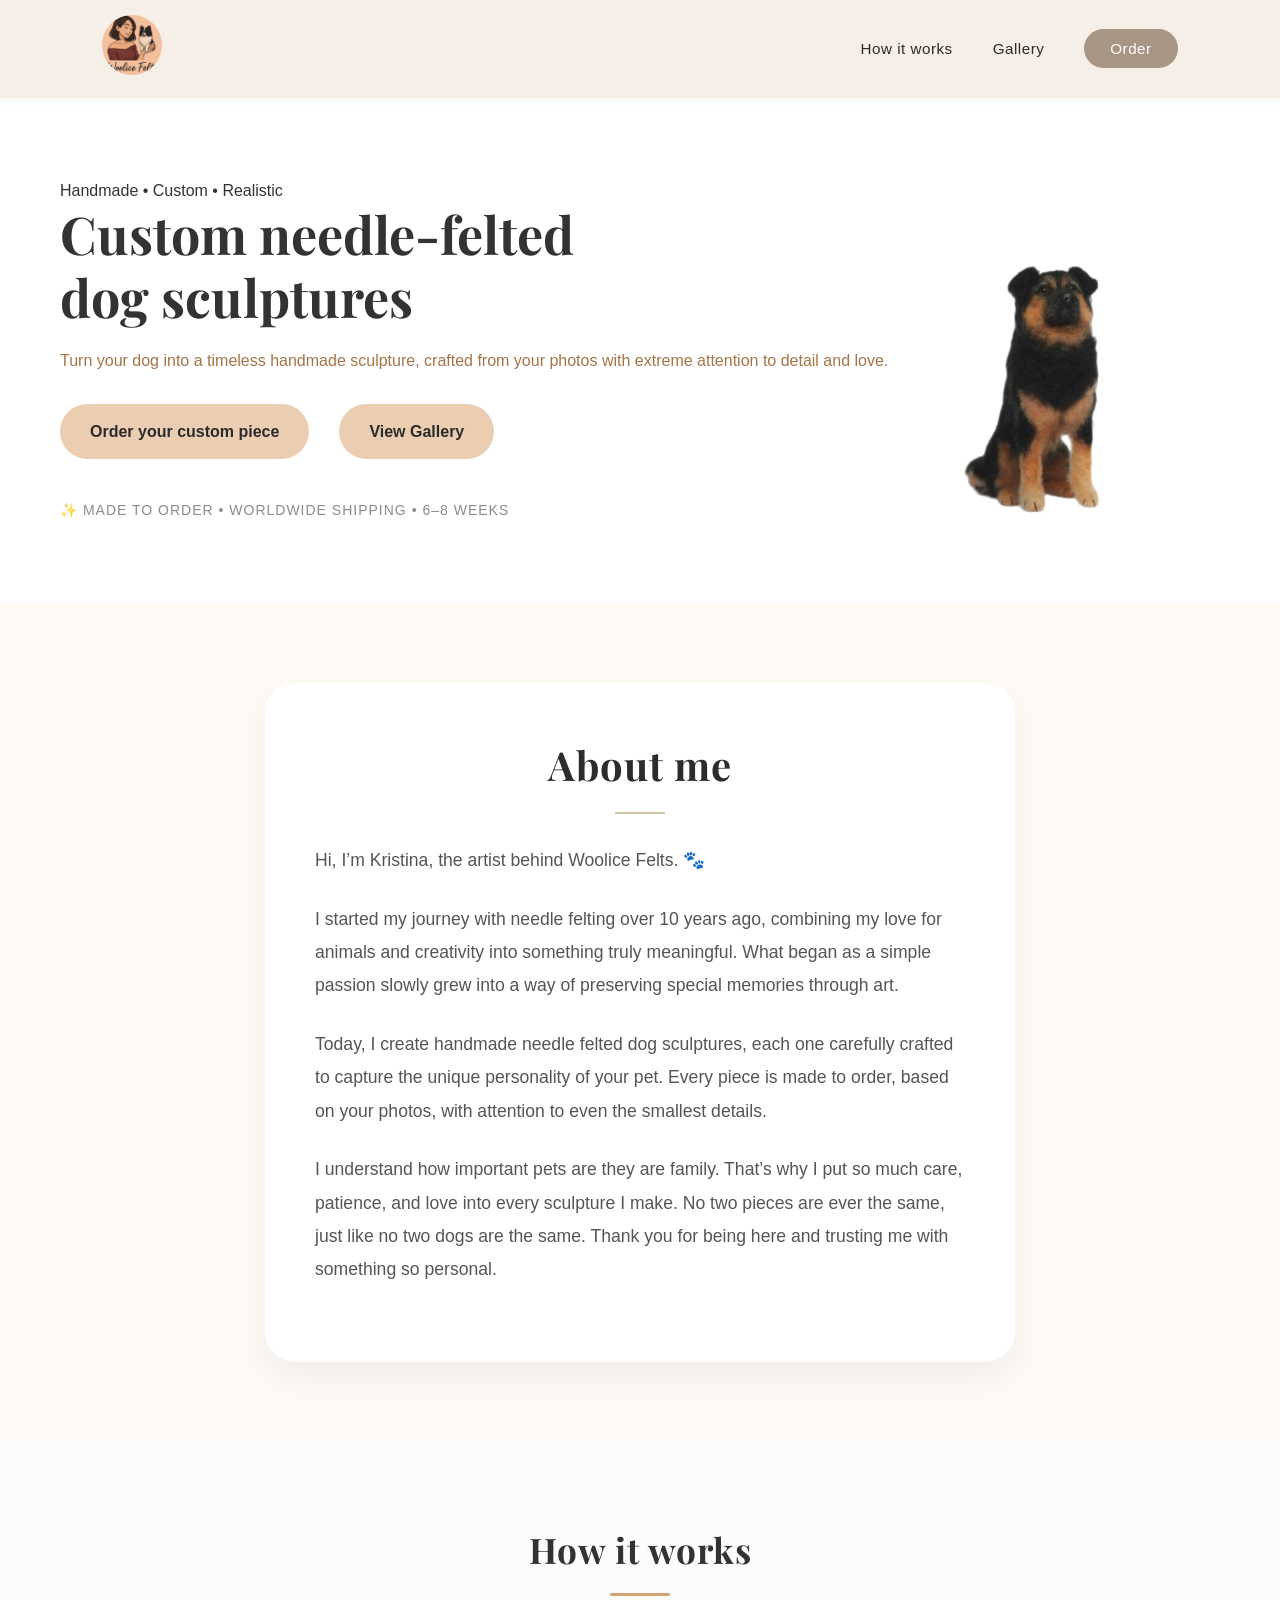
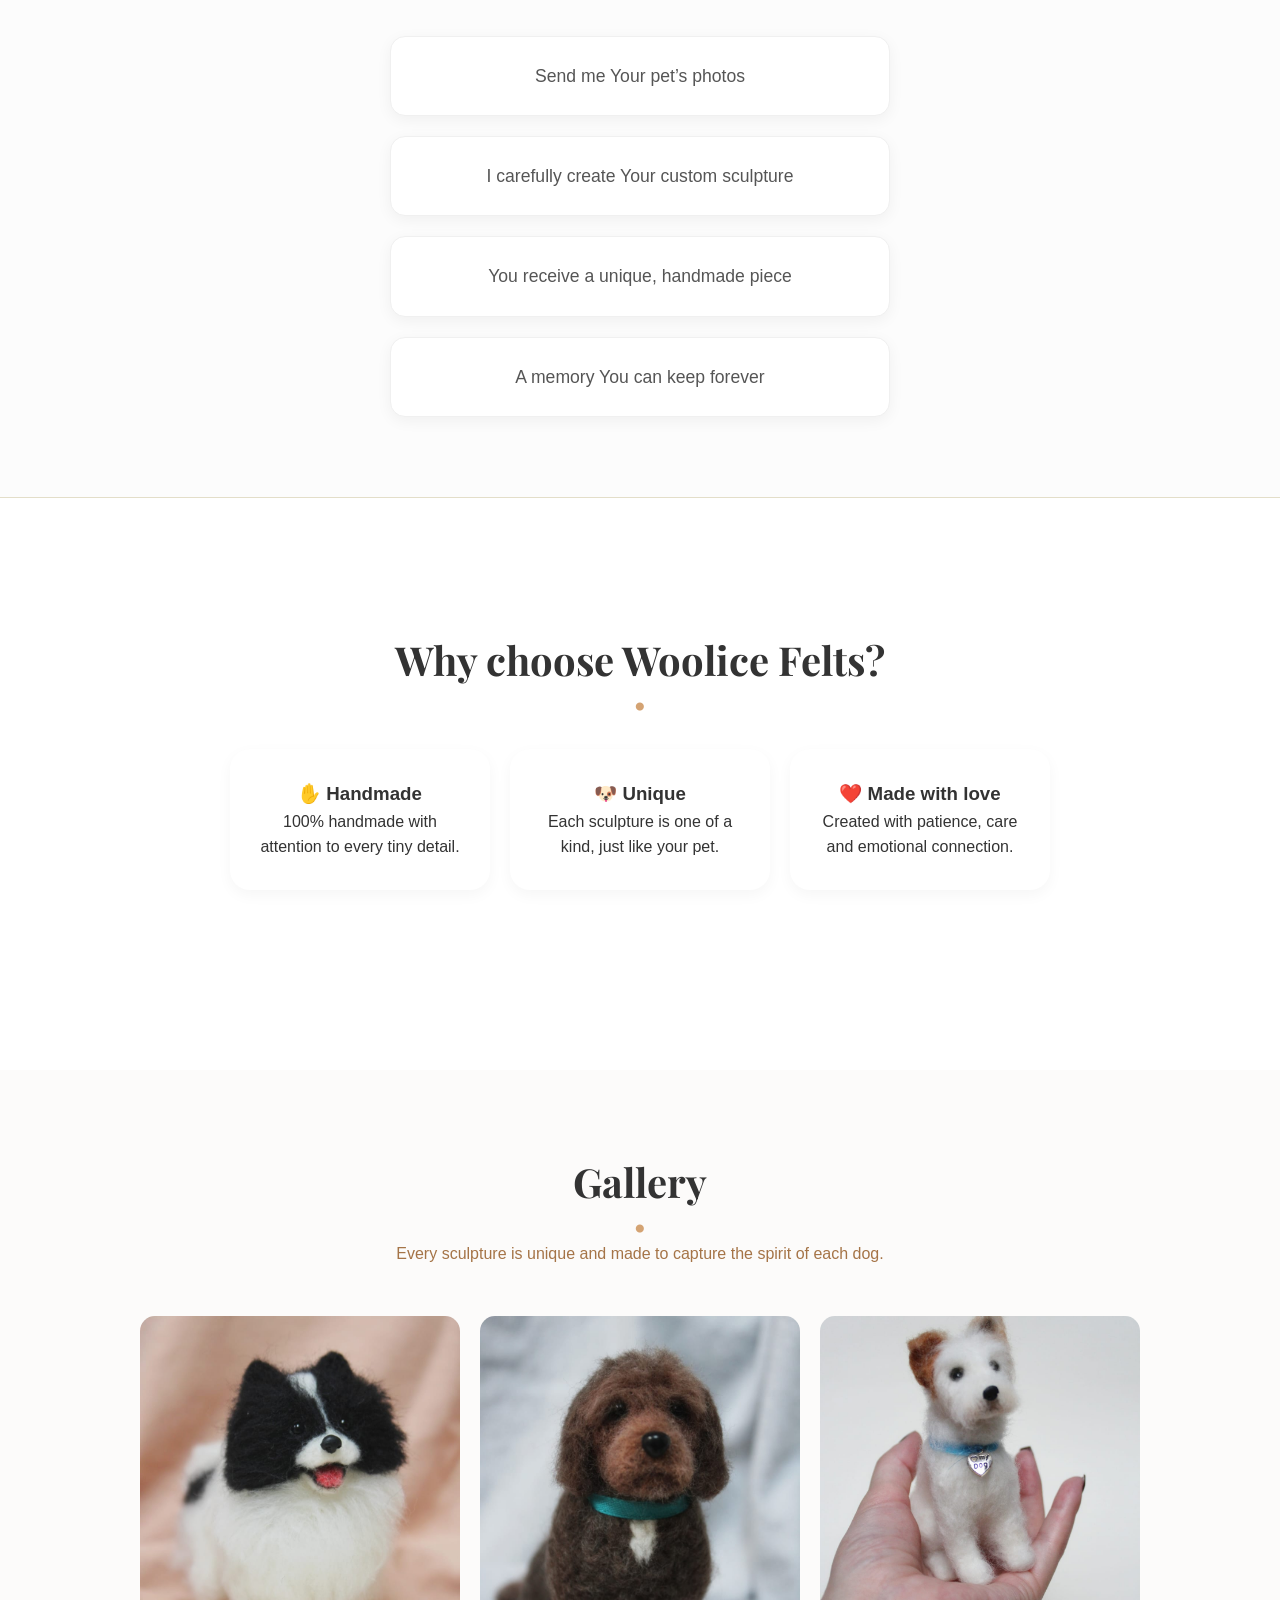
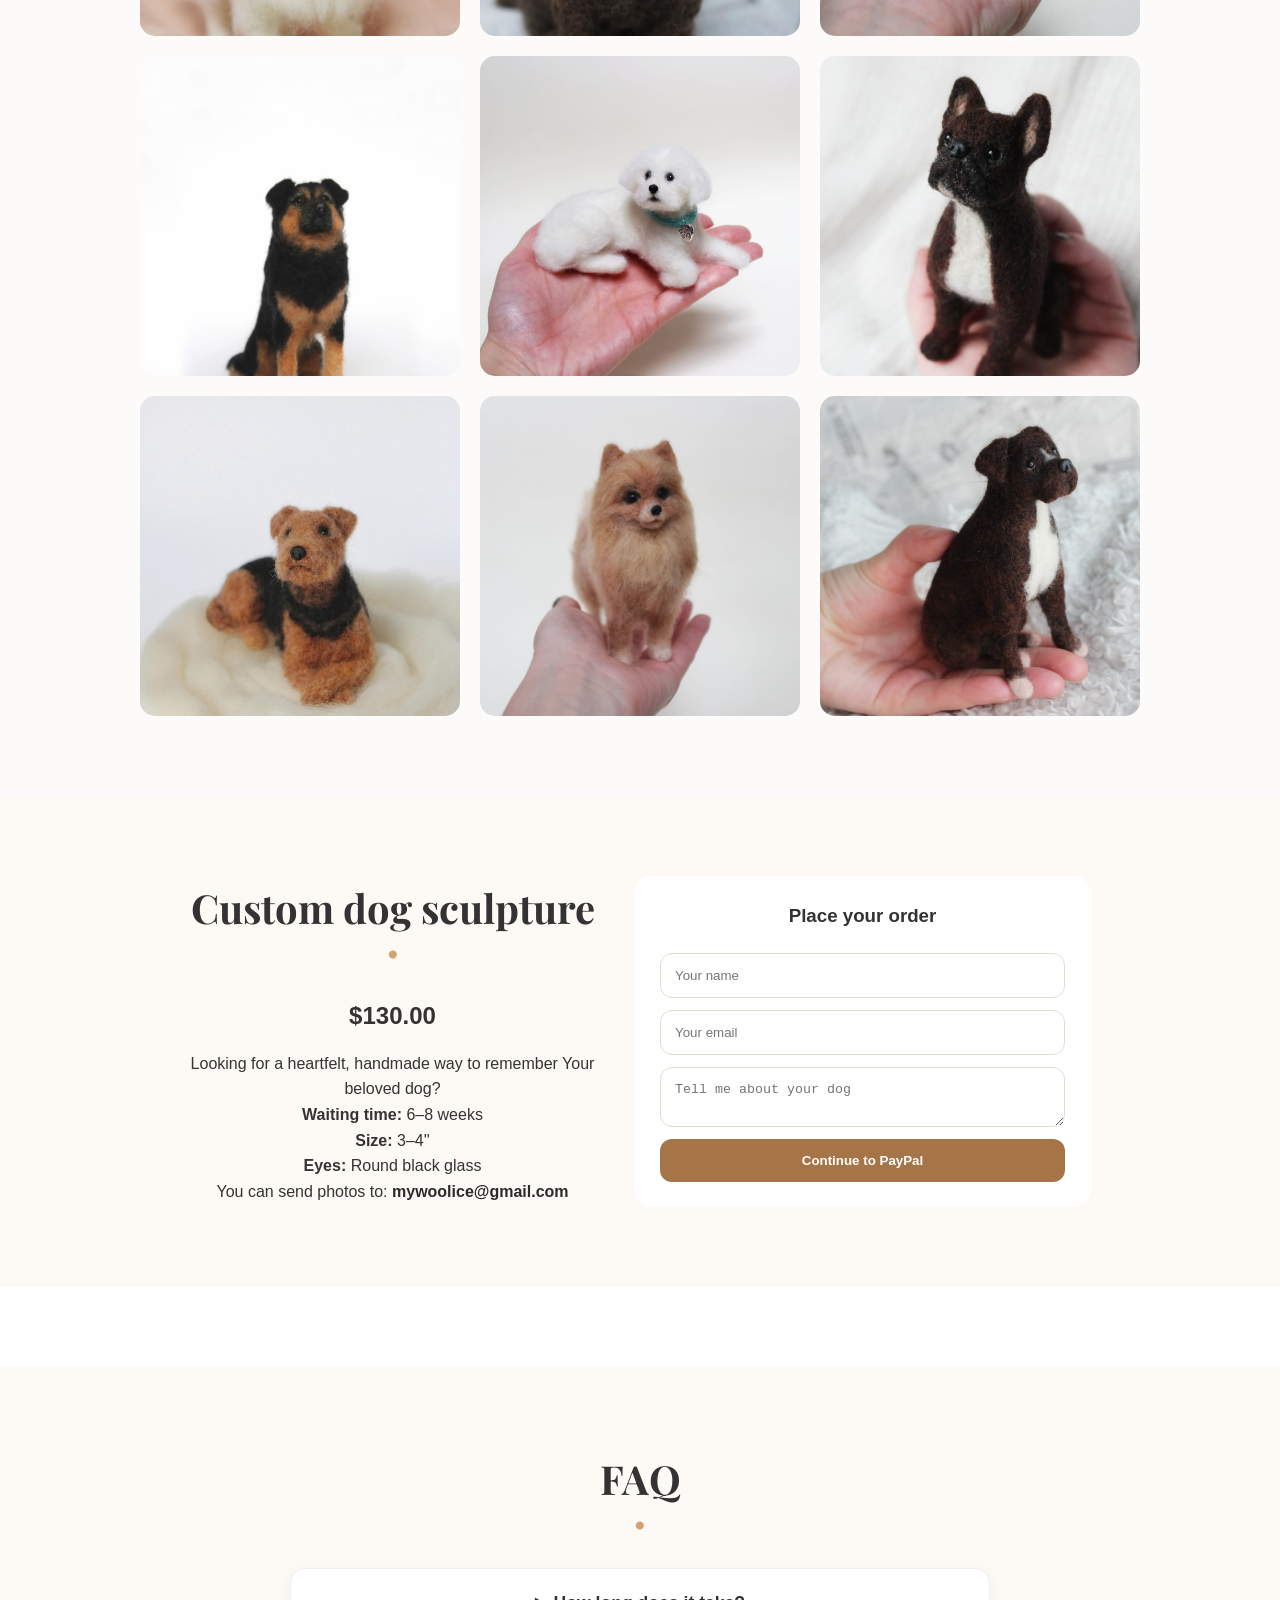
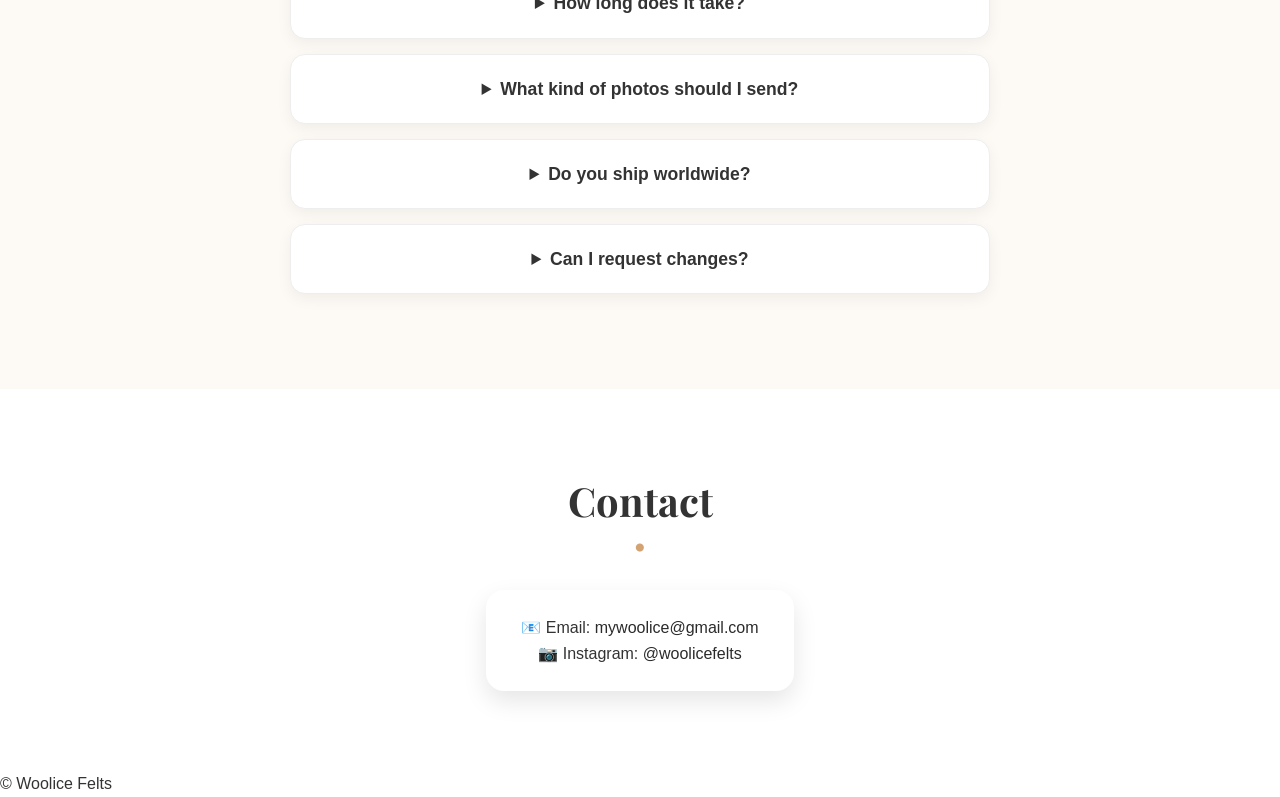
==== commit a5b376a7: "test html" ====
--- a/index.html
+++ b/index.html
@@ -73,7 +73,7 @@
     <div class="about-content">
       <p>Hi, I’m Kristina, the artist behind Woolice Felts. 🐾</p>
       <p>I started my journey with needle felting over 10 years ago, combining my love for animals and creativity into something truly meaningful. What began as a simple passion slowly grew into a way of preserving special memories through art.</p>
-      <p>Today, I create handmade needle-felted dog sculptures, each one carefully crafted to capture the unique personality of your pet. Every piece is made to order, based on your photos, with attention to even the smallest details.</p>
+      <p>Today, I create handmade needle felted dog sculptures, each one carefully crafted to capture the unique personality of your pet. Every piece is made to order, based on your photos, with attention to even the smallest details.</p>
       <p>I understand how important pets are they are family. That’s why I put so much care, patience, and love into every sculpture I make. No two pieces are ever the same, just like no two dogs are the same. Thank you for being here and trusting me with something so personal.</p>
     </div>
   </div>
--- a/style.css
+++ b/style.css
@@ -557,7 +557,7 @@
 .steps div:hover {
   transform: translateY(-5px);
   box-shadow: 0 8px 25px rgba(0,0,0,0.1);
-  border-color: #d4a373;    /* Boja ivice se menja na hover */
+  border-color: #c89b6e;    /* Boja ivice se menja na hover */
 }
 
 /* --- Obezbeđivanje razmaka između sekcija --- */
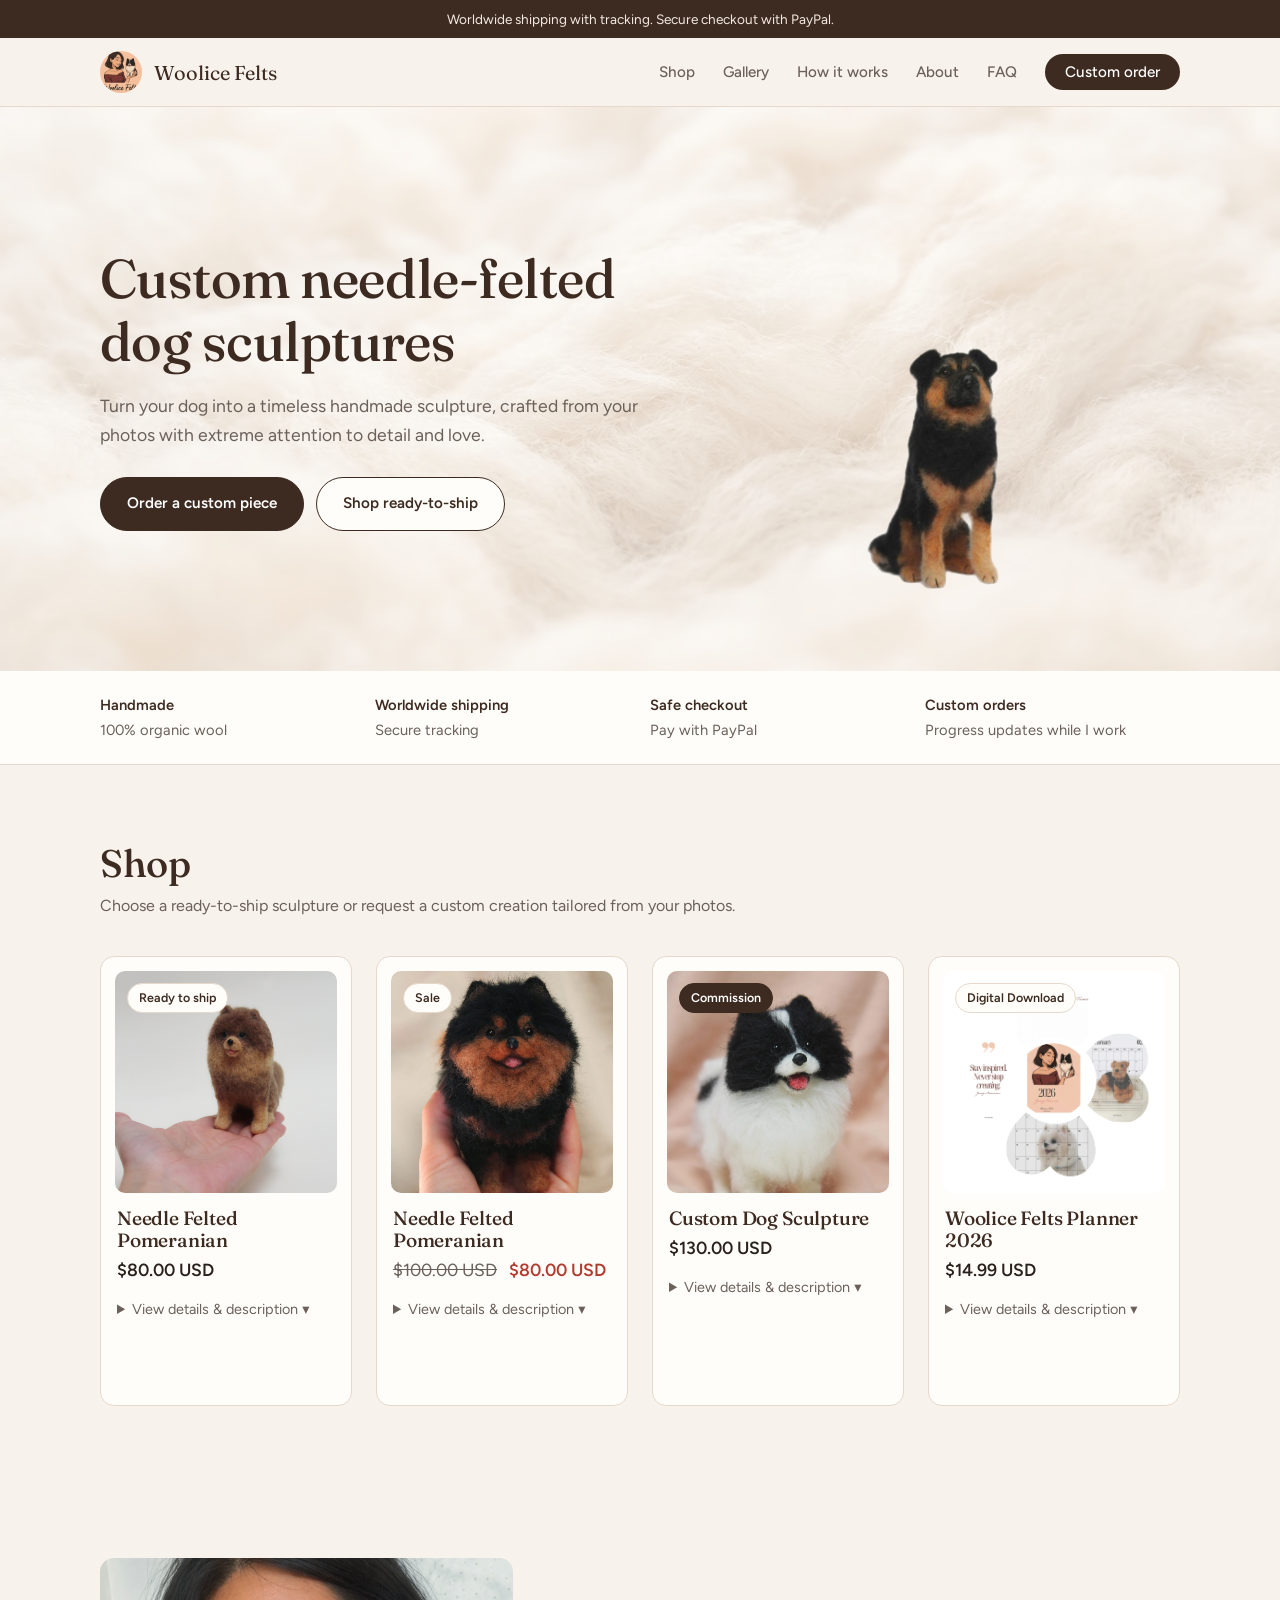
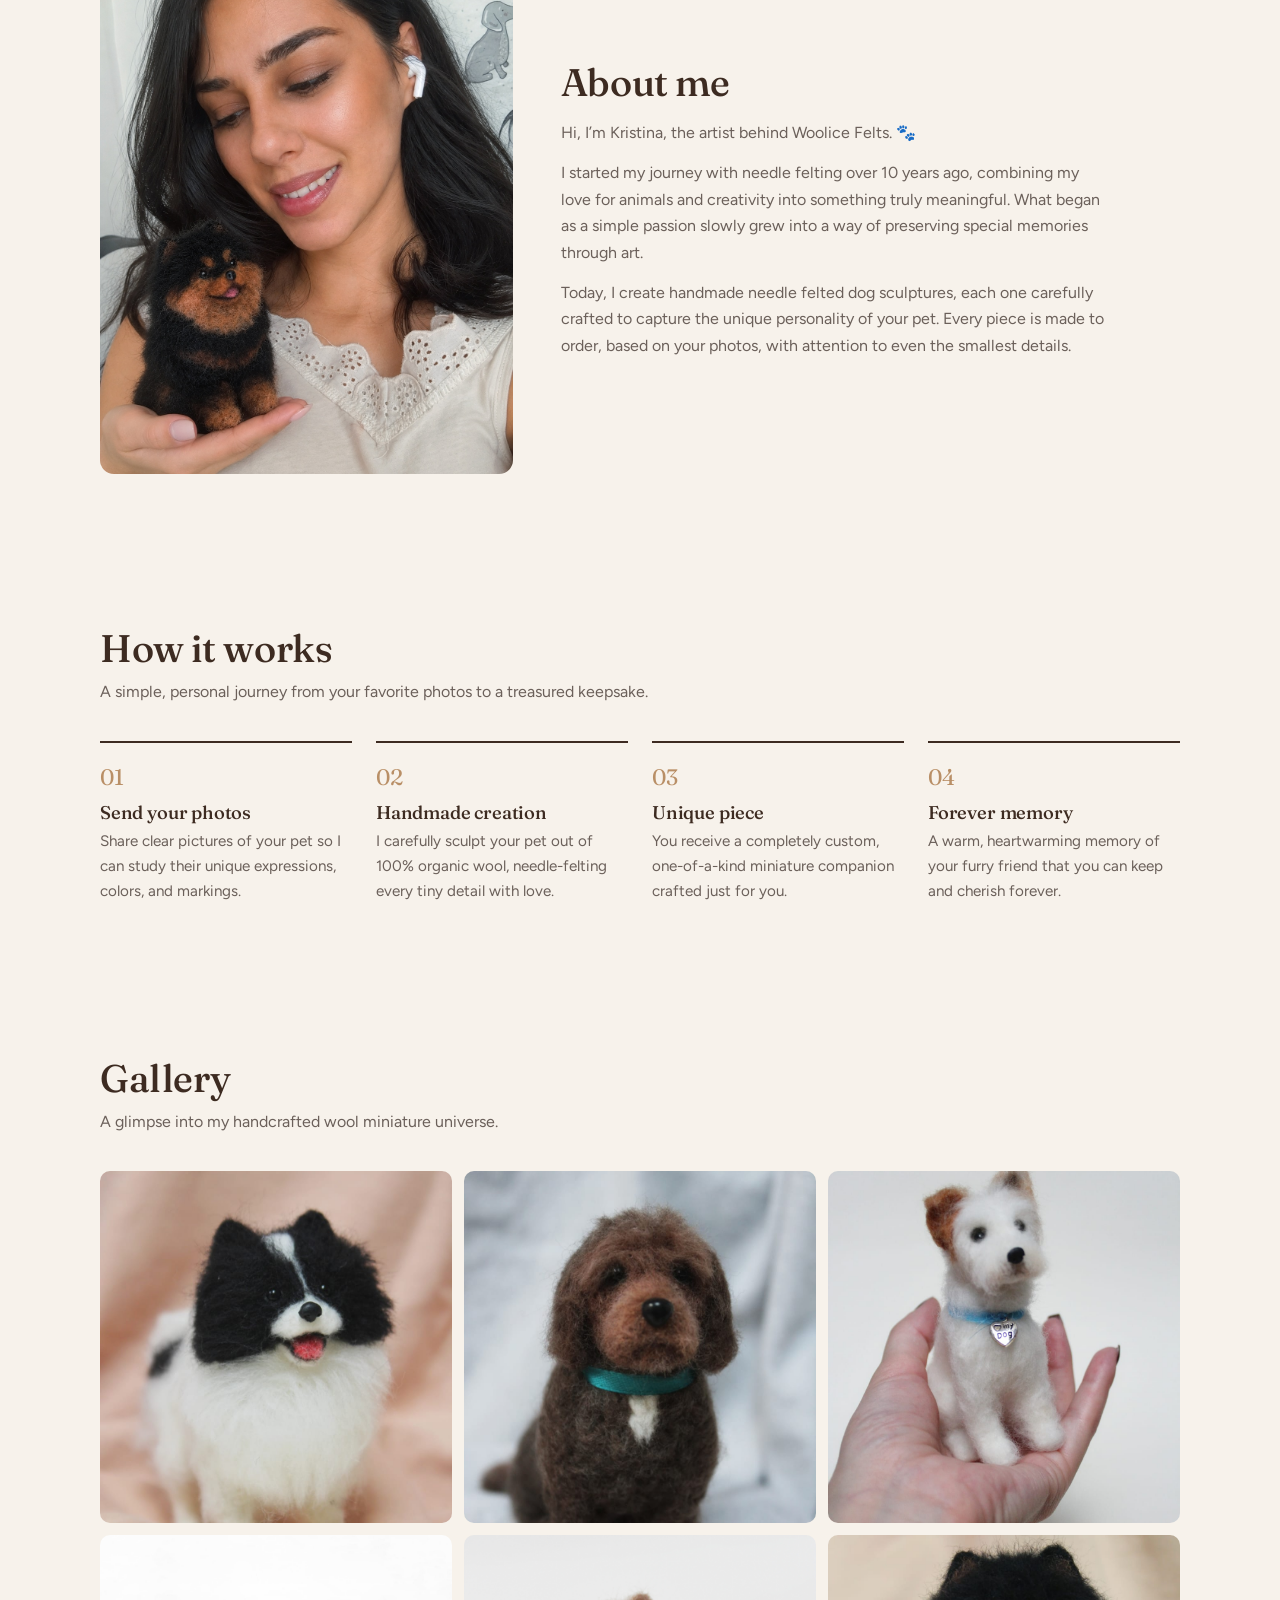
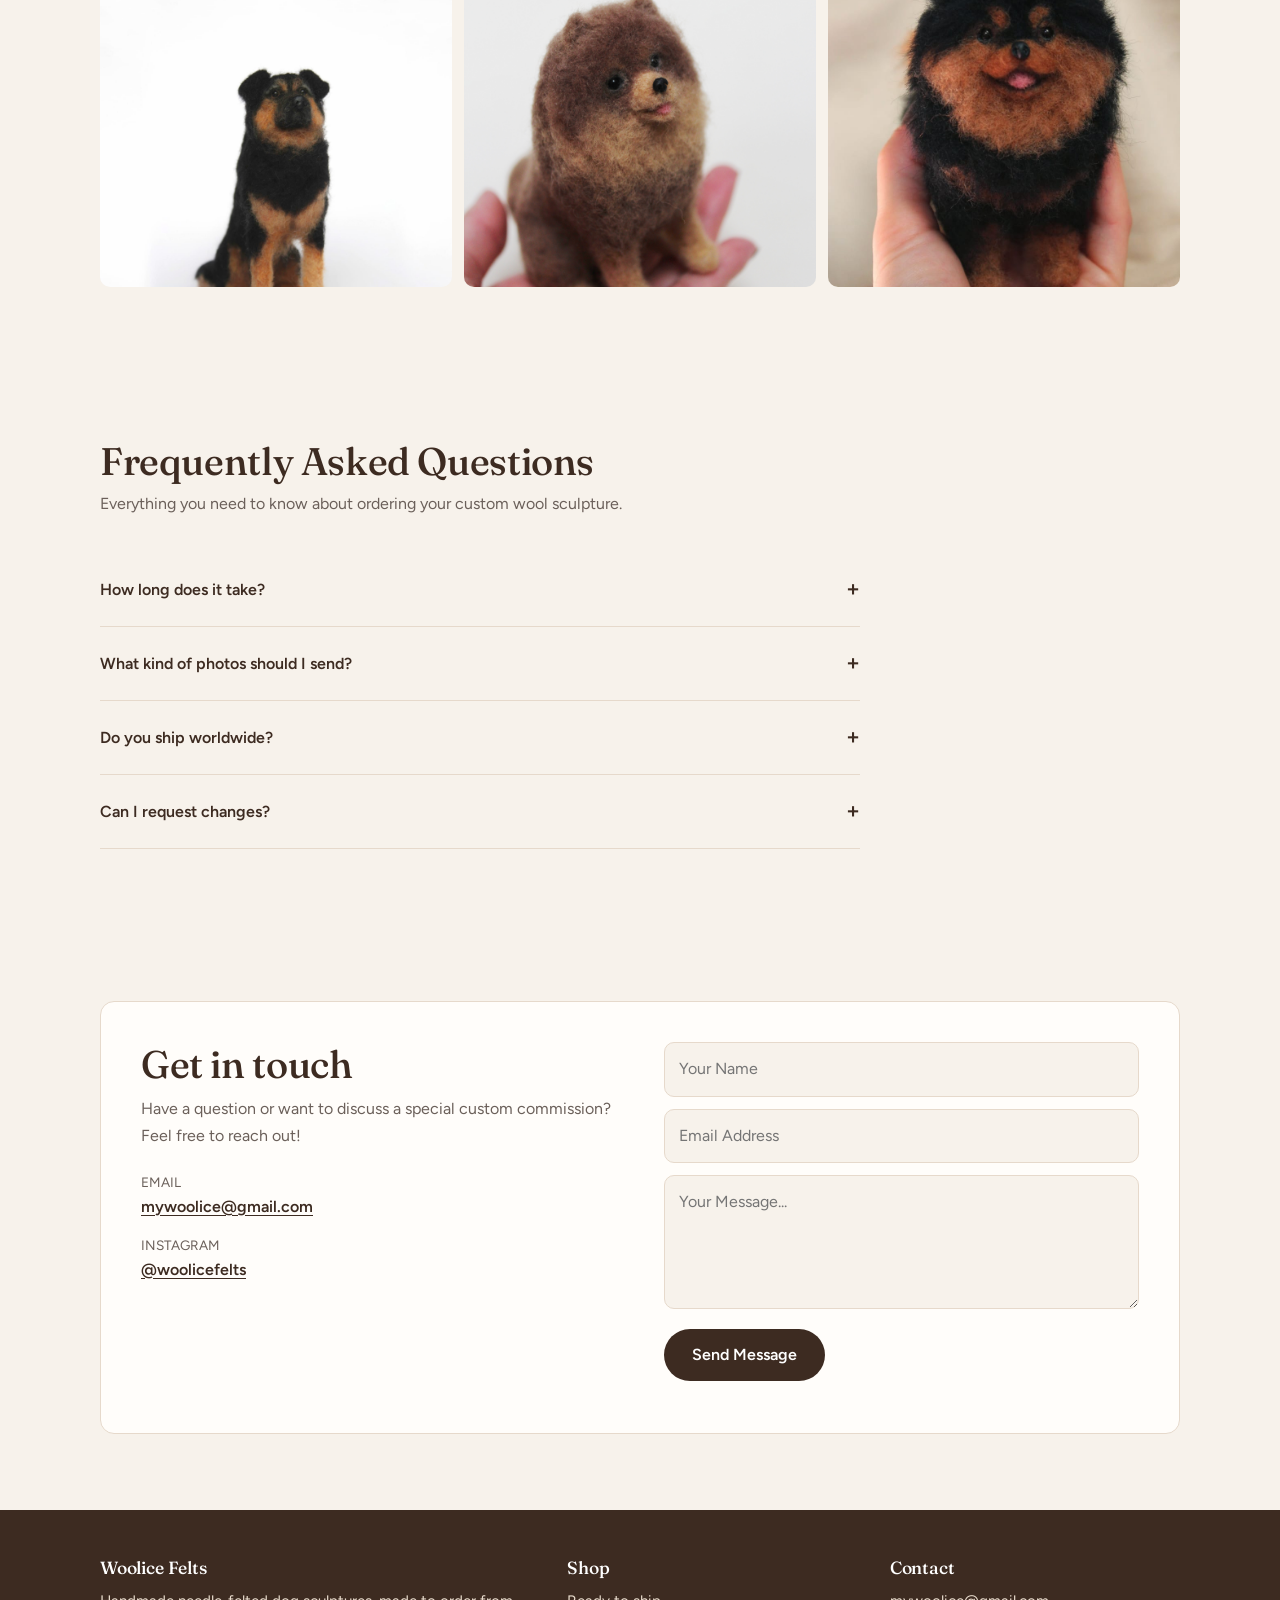
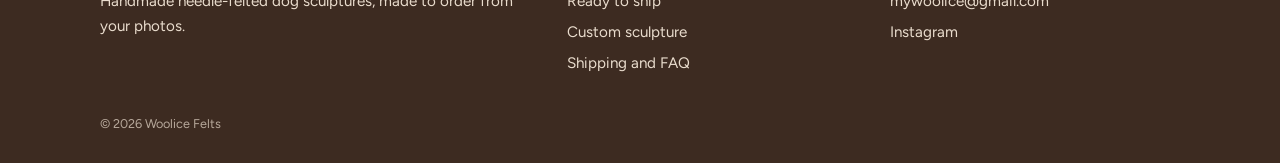
==== commit 1bccbdfb: "new desing" ====
--- a/index.html
+++ b/index.html
@@ -1,227 +1,550 @@
 <!DOCTYPE html>
 <html lang="en">
 <head>
-  <meta charset="UTF-8">
-  <meta name="viewport" content="width=device-width, initial-scale=1.0">
-  <title>Woolice Felts</title>
-
-  <link href="https://fonts.googleapis.com/css2?family=Playfair+Display:wght@400;600&family=Poppins:wght@300;400&display=swap" rel="stylesheet">
-
-  <link rel="stylesheet" href="./style.css">
-
-  <link rel="preload" as="image" href="images/logo.jpeg">
-  <link rel="preload" as="image" href="images/heroslika.jpeg">
-
-  <script async src="https://www.googletagmanager.com/gtag/js?id=G-MNPGMHPXGN"></script>
+  <!-- Google tag (gtag.js) -->
+  <script async src="https://www.googletagmanager.com/gtag/js?id=G-VC12WN89V9"></script>
   <script>
     window.dataLayer = window.dataLayer || [];
     function gtag(){dataLayer.push(arguments);}
     gtag('js', new Date());
-    gtag('config', 'G-MNPGMHPXGN');
+    gtag('config', 'G-VC12WN89V9');
   </script>
+
+  <meta charset="UTF-8">
+  <meta name="viewport" content="width=device-width, initial-scale=1.0">
+  <meta name="description" content="Handmade custom needle-felted dog sculptures made from your photos. 100% organic wool, worldwide shipping.">
+  <meta property="og:title" content="Woolice Felts - Custom Needle-Felted Sculptures">
+  <meta property="og:description" content="Turn your dog into a timeless handmade wool sculpture.">
+  <meta property="og:image" content="static/images/galerija1.jpeg">
+  <meta property="og:type" content="website">
+  <link rel="icon" href="static/images/logo.jpeg">
+  <title>Woolice Felts - Custom Needle-Felted Sculptures</title>
+
+  <!-- Google Fonts -->
+  <link rel="preconnect" href="https://fonts.googleapis.com">
+  <link rel="preconnect" href="https://fonts.gstatic.com" crossorigin>
+  <link href="https://fonts.googleapis.com/css2?family=Fraunces:ital,opsz,wght@0,9..144,400;0,9..144,600;1,9..144,400&family=Figtree:wght@400;500;600&display=swap" rel="stylesheet">
+
+  <!-- Fancybox CSS -->
+  <link rel="stylesheet" href="https://cdn.jsdelivr.net/npm/@fancyapps/ui@5.0/dist/fancybox/fancybox.css" />
+
+  <!-- PayPal SDK -->
+  <script src="https://www.paypal.com/sdk/js?client-id=BAAySwA2fitLTCPW8A3wKnCj06CGw2fAjcOK02IH-BNUjAyzoRZLDKgb-CpBVwVqHiXTY1SyFKMnsk1xts&components=hosted-buttons&disable-funding=venmo&currency=USD"></script>
+
+  <style>
+:root{--ink:#2b211c;--cocoa:#3d2b21;--cocoa-dark:#291c15;--oat:#f7f2eb;--paper:#fffdfa;--line:#e6d9cb;--muted:#6b605a;--sale:#b23a2e;--gold:#b98f66;--r:14px}
+*{box-sizing:border-box;margin:0;padding:0}
+html{scroll-behavior:smooth;scroll-padding-top:90px}
+body{font-family:'Figtree',system-ui,sans-serif;background:var(--oat);color:var(--ink);line-height:1.65;-webkit-font-smoothing:antialiased}
+h1,h2,h3{font-family:'Fraunces',Georgia,serif;font-weight:500;line-height:1.15;letter-spacing:-.01em}
+h2{font-size:clamp(1.8rem,3.5vw,2.4rem);color:var(--cocoa)}
+a{color:inherit;text-decoration:none}img{max-width:100%;display:block}
+:focus-visible{outline:2px solid var(--cocoa);outline-offset:3px}
+.container,.nav-wrapper{max-width:1120px;margin:0 auto;padding:0 20px}
+.announce{background:var(--cocoa);color:#f3e9de;text-align:center;font-size:.85rem;padding:8px 16px}
+.header{position:sticky;top:0;z-index:100;background:rgba(247,242,235,.96);backdrop-filter:blur(8px);border-bottom:1px solid var(--line)}
+.nav-wrapper{display:flex;justify-content:space-between;align-items:center;height:68px}
+.brand{display:flex;align-items:center;gap:12px;font-family:'Fraunces',serif;font-size:1.25rem;color:var(--cocoa)}
+.logo{height:42px;width:42px;border-radius:50%;object-fit:cover}
+.nav-links{display:flex;gap:28px;align-items:center;list-style:none}
+.nav-btn{font-size:.95rem;font-weight:500;color:var(--muted)}.nav-btn:hover{color:var(--cocoa)}
+.order-now-btn{background:var(--cocoa);color:#fff!important;padding:9px 20px;border-radius:999px}.order-now-btn:hover{background:var(--cocoa-dark)}
+.menu-toggle{display:none;background:none;border:1px solid var(--line);border-radius:10px;width:44px;height:44px;font-size:1.3rem;color:var(--cocoa);cursor:pointer}
+.hero{position:relative;overflow:hidden;background:var(--paper) url('static/images/vuna3.jpeg') center/cover}
+.hero::before{content:'';position:absolute;inset:0;background:rgba(255,253,250,.72)}
+.hero-container{position:relative;max-width:1120px;margin:0 auto;padding:72px 20px;display:grid;grid-template-columns:1.1fr .9fr;gap:40px;align-items:center}
+.hero h1{font-size:clamp(2.2rem,5vw,3.4rem);color:var(--cocoa);margin-bottom:18px}
+.hero-description{color:var(--muted);font-size:1.1rem;max-width:34em;margin-bottom:28px}
+.hero-buttons{display:flex;gap:12px;flex-wrap:wrap}
+.btn{display:inline-block;padding:13px 26px;border-radius:999px;font-weight:600;font-size:.95rem;border:1px solid var(--cocoa)}
+.btn-primary{background:var(--cocoa);color:#fff}.btn-primary:hover{background:var(--cocoa-dark)}
+.btn-ghost{background:var(--paper);color:var(--cocoa)}.btn-ghost:hover{background:var(--oat)}
+.hero-image img{margin:0 auto;max-height:420px;width:auto}
+.trust{background:var(--paper);border-bottom:1px solid var(--line)}
+.trust ul{max-width:1120px;margin:0 auto;padding:22px 20px;list-style:none;display:grid;grid-template-columns:repeat(4,1fr);gap:20px;font-size:.92rem}
+.trust strong{display:block;color:var(--cocoa);font-weight:600}.trust span{color:var(--muted)}
+.order-section,.how-it-works-section,.gallery-section,.about-section,.faq-section,.contact-section{max-width:1120px;margin:0 auto;padding:76px 20px}
+.section-title-wrapper{margin-bottom:36px;max-width:40em}
+.section-title-wrapper p,.section-subtitle{color:var(--muted);margin-top:8px}
+.section-subtitle{margin-bottom:36px;max-width:40em}
+.products-grid{display:grid;grid-template-columns:repeat(auto-fill,minmax(250px,1fr));gap:24px}
+.product-card{position:relative;display:flex;flex-direction:column;justify-content:space-between;gap:14px;background:var(--paper);border:1px solid var(--line);border-radius:var(--r);padding:14px}
+.card-main-image{aspect-ratio:1;overflow:hidden;border-radius:10px;background:var(--oat)}
+.card-main-image a,.card-main-image img{display:block;width:100%;height:100%;object-fit:cover}
+.card-badge{position:absolute;top:26px;left:26px;background:var(--paper);color:var(--cocoa);font-size:.78rem;font-weight:600;padding:4px 11px;border-radius:999px;border:1px solid var(--line)}
+.card-badge.gold{background:var(--cocoa);color:#fff;border-color:var(--cocoa)}
+.product-card h3{font-size:1.2rem;margin:14px 2px 4px;color:var(--cocoa)}
+.card-price{font-size:1.1rem;font-weight:600;margin:0 2px 8px}
+.price-was{color:var(--muted);text-decoration:line-through;font-weight:400;margin-right:8px}.price-now{color:var(--sale)}
+.product-details-toggle summary{cursor:pointer;font-size:.9rem;color:var(--muted);padding:6px 2px}
+.details-content{padding-top:10px;font-size:.92rem}
+.card-thumbnails{display:grid;grid-template-columns:repeat(4,1fr);gap:6px;margin-bottom:12px}
+.card-thumbnails img{width:100%;aspect-ratio:1;object-fit:cover;border-radius:6px}
+.card-specs p{display:flex;justify-content:space-between;gap:12px;padding:5px 0;border-bottom:1px solid var(--line)}
+.card-specs span{color:var(--muted)}.card-desc{margin-top:10px;color:var(--muted)}
+.paypal-wrapper{min-height:50px}
+.product-card.sold .card-main-image{opacity:.5}.product-card.sold .paypal-wrapper{display:none}
+.product-card.sold::after{content:"Sold, one of a kind";text-align:center;font-weight:600;color:var(--muted);padding:12px}
+.steps-grid{display:grid;grid-template-columns:repeat(4,1fr);gap:24px}
+.step-card{border-top:2px solid var(--cocoa);padding-top:16px}
+.step-number{font-family:'Fraunces',serif;color:var(--gold);font-size:1.4rem}
+.step-card h3{font-size:1.15rem;margin:6px 0;color:var(--cocoa)}.step-card p{color:var(--muted);font-size:.95rem}
+.clean-gallery-grid{display:grid;grid-template-columns:repeat(3,1fr);gap:12px}
+.gallery-card{display:block;aspect-ratio:1;overflow:hidden;border-radius:10px}
+.gallery-card img{width:100%;height:100%;object-fit:cover}
+.about-container{display:grid;grid-template-columns:.8fr 1.2fr;gap:48px;align-items:center}
+.about-bg-image{width:100%;aspect-ratio:4/5;object-fit:cover;border-radius:var(--r)}
+.about-content h2{margin-bottom:16px}.about-content p{margin-bottom:14px;max-width:34em;color:var(--muted)}
+.faq-container{max-width:760px}.faq-card{border-bottom:1px solid var(--line)}
+.faq-card summary{display:flex;justify-content:space-between;align-items:center;gap:16px;padding:18px 0;cursor:pointer;font-weight:600;color:var(--cocoa);list-style:none}
+.faq-card summary::-webkit-details-marker,.product-details-toggle summary::-webkit-details-marker{display:none}
+.faq-icon{font-size:1.4rem;transition:transform .2s}.faq-card[open] .faq-icon{transform:rotate(45deg)}
+.faq-answer{padding:0 0 18px;color:var(--muted)}
+.contact-wrapper-modern{display:grid;grid-template-columns:1fr 1fr;gap:48px;background:var(--paper);border:1px solid var(--line);border-radius:var(--r);padding:40px}
+.contact-info-side p{color:var(--muted);margin:10px 0 22px}.contact-detail-item{margin-bottom:14px}
+.contact-label{display:block;font-size:.85rem;color:var(--muted)}
+.contact-detail-item a{color:var(--cocoa);font-weight:600;text-decoration:underline;text-underline-offset:3px}
+.form-group{margin-bottom:12px}
+.form-group input,.form-group textarea{width:100%;padding:13px 14px;border:1px solid var(--line);border-radius:10px;font:inherit;background:var(--oat)}
+.form-group input:focus,.form-group textarea:focus{outline:2px solid var(--cocoa);background:#fff}
+.submit-btn{background:var(--cocoa);color:#fff;border:0;border-radius:999px;padding:13px 28px;font:inherit;font-weight:600;cursor:pointer}
+.submit-btn:hover{background:var(--cocoa-dark)}.submit-btn:disabled{opacity:.6}
+.footer{background:var(--cocoa);color:#e9dccd;padding:48px 0 28px;font-size:.95rem}
+.footer-grid{display:grid;grid-template-columns:1.5fr 1fr 1fr;gap:32px}
+.footer h3{font-size:1.1rem;color:#fff;margin-bottom:10px}.footer ul{list-style:none}.footer li{margin-bottom:6px}
+.footer a:hover{text-decoration:underline}.footer small{display:block;margin-top:32px;opacity:.7}
+@media(max-width:900px){
+.trust ul,.steps-grid{grid-template-columns:1fr 1fr}
+.about-container,.contact-wrapper-modern,.footer-grid{grid-template-columns:1fr;gap:28px}
+.hero-container{grid-template-columns:1fr;padding:48px 20px}.hero-image{order:-1}.hero-image img{max-height:260px}
+.menu-toggle{display:block}
+.nav-links{display:none;position:absolute;top:100%;left:0;right:0;flex-direction:column;align-items:stretch;gap:0;background:var(--oat);border-bottom:1px solid var(--line);padding:8px 20px 16px}
+.nav-links.open{display:flex}.nav-links li a{display:block;padding:12px 0}.order-now-btn{text-align:center;margin-top:8px}}
+@media(max-width:520px){.clean-gallery-grid{grid-template-columns:1fr 1fr}.contact-wrapper-modern{padding:24px 18px}.products-grid{grid-template-columns:1fr}}
+@media(prefers-reduced-motion:reduce){html{scroll-behavior:auto}*{transition:none!important}}
+</style>
 </head>
 
 <body>
 
-  <header class="header">
-  <div class="logo-wrapper">
-    <img src="./images/logo.jpeg" alt="Woolice logo" class="logo">
-  </div>
-
-  <nav class="navbar">
-    <ul class="nav-links">
-      <li><a href="#how">How it works</a></li>
-      <li><a href="#gallery">Gallery</a></li>
-      <li><a href="#price" class="nav-btn">Order</a></li>
-    </ul>
+  <!-- NAVIGACIJA -->
+  <div class="announce">Worldwide shipping with tracking. Secure checkout with PayPal.</div>
+  <nav class="header">
+    <div class="nav-wrapper">
+      <a href="#" class="brand"><img src="static/images/logo.jpeg" alt="" class="logo"><span>Woolice Felts</span></a>
+      <button class="menu-toggle" aria-label="Menu" aria-expanded="false" aria-controls="nav-links">&#9776;</button>
+      <ul class="nav-links" id="nav-links">
+        <li><a href="#price" class="nav-btn">Shop</a></li>
+        <li><a href="#gallery" class="nav-btn">Gallery</a></li>
+        <li><a href="#how-it-works" class="nav-btn">How it works</a></li>
+        <li><a href="#about" class="nav-btn">About</a></li>
+        <li><a href="#faq" class="nav-btn">FAQ</a></li>
+        <li><a href="#custom" class="nav-btn order-now-btn">Custom order</a></li>
+      </ul>
+    </div>
   </nav>
-</header>
-
+
+  <!-- HERO SEKCIJA -->
   <section class="hero">
-    <div class="hero-text">
-
-      <span class="badge">Handmade • Custom • Realistic</span>
-
-      <h1>
-        Custom needle-felted <br>
-        dog sculptures
-      </h1>
-
-      <p class="hero-description">
-        Turn your dog into a timeless handmade sculpture, crafted from your photos with extreme attention to detail and love.
-      </p>
-
-      <div class="hero-buttons">
-        <a href="#price" class="hero-btn">Order your custom piece</a>
-        <a href="#gallery" class="hero-secondary-btn">View Gallery</a>
-      </div>
-
-      <div class="hero-note">
-        ✨ Made to order • Worldwide shipping • 6–8 weeks
-      </div>
-
-    </div>
-
-    <div class="hero-image">
-      <img src="./images/crnistiker-removebg-preview.png" class="hero-sticker" alt="Woolice hero image">
+    <div class="hero-container">
+      <div class="hero-text">
+        <h1>Custom needle-felted dog sculptures</h1>
+        <p class="hero-description">Turn your dog into a timeless handmade sculpture, crafted from your photos with extreme attention to detail and love.</p>
+        <div class="hero-buttons">
+          <a href="#custom" class="btn btn-primary">Order a custom piece</a>
+          <a href="#price" class="btn btn-ghost">Shop ready-to-ship</a>
+        </div>
+      </div>
+      <div class="hero-image"><img src="static/images/crnistiker-removebg-preview.png" alt="Needle-felted dog sculpture by Woolice Felts"></div>
     </div>
   </section>
-
-   <section id="about">
-  <div class="about-container">
-    <h2>About me</h2>
-    <div class="about-content">
-      <p>Hi, I’m Kristina, the artist behind Woolice Felts. 🐾</p>
-      <p>I started my journey with needle felting over 10 years ago, combining my love for animals and creativity into something truly meaningful. What began as a simple passion slowly grew into a way of preserving special memories through art.</p>
-      <p>Today, I create handmade needle felted dog sculptures, each one carefully crafted to capture the unique personality of your pet. Every piece is made to order, based on your photos, with attention to even the smallest details.</p>
-      <p>I understand how important pets are they are family. That’s why I put so much care, patience, and love into every sculpture I make. No two pieces are ever the same, just like no two dogs are the same. Thank you for being here and trusting me with something so personal.</p>
-    </div>
+  <div class="trust"><ul>
+    <li><strong>Handmade</strong><span>100% organic wool</span></li>
+    <li><strong>Worldwide shipping</strong><span>Secure tracking</span></li>
+    <li><strong>Safe checkout</strong><span>Pay with PayPal</span></li>
+    <li><strong>Custom orders</strong><span>Progress updates while I work</span></li>
+  </ul></div>
+
+  <!-- PRODUCTS & ORDER SECTION -->
+  <section class="order-section" id="price">
+    <h2>Shop</h2>
+    <p class="section-subtitle">Choose a ready-to-ship sculpture or request a custom creation tailored from your photos.</p>
+    
+    <div class="products-grid">
+      
+      <!-- Oglas 1: Pomeranac -->
+      <div class="product-card">
+        <div>
+          <div class="card-main-image">
+            <a href="static/images/pom1.jpg" data-fancybox="pomeranian-gallery">
+              <img loading="lazy" src="static/images/pom1.jpg" alt="Needle Felted Pomeranian">
+            </a>
+          </div>
+          <span class="card-badge">Ready to ship</span>
+          <h3>Needle Felted Pomeranian</h3>
+          <div class="card-price">$80.00 USD</div>
+
+          <!-- Padajući meni za sakrivanje detalja -->
+          <details class="product-details-toggle">
+            <summary>View details & description ▾</summary>
+            <div class="details-content">
+              <div class="card-thumbnails">
+                <a href="static/images/pom1.jpg" data-fancybox="pomeranian-gallery"><img loading="lazy" alt="Handmade needle-felted wool sculpture" src="static/images/pom1.jpg"></a>
+                <a href="static/images/pom2.jpg" data-fancybox="pomeranian-gallery"><img loading="lazy" alt="Handmade needle-felted wool sculpture" src="static/images/pom2.jpg"></a>
+                <a href="static/images/pom3.jpg" data-fancybox="pomeranian-gallery"><img loading="lazy" alt="Handmade needle-felted wool sculpture" src="static/images/pom3.jpg"></a>
+                <a href="static/images/pom4.jpg" data-fancybox="pomeranian-gallery"><img loading="lazy" alt="Handmade needle-felted wool sculpture" src="static/images/pom4.jpg"></a>
+              </div>
+              <div class="card-specs">
+                <p><span>Size:</span> Approx. 3.5 inches (9 cm)</p>
+                <p><span>Material:</span> 100% organic wool</p>
+                <p><span>Ready to ship:</span> 1-2 business days</p>
+              </div>
+              <p class="card-desc">This adorable 3.5-inch Pomeranian sculpture is handmade from 100% wool, capturing the soft texture and sweet expression of the breed.</p>
+            </div>
+          </details>
+        </div>
+        <div class="paypal-wrapper" id="paypal-container-P2FGLP4694Q4A"></div>
+      </div>
+
+      <!-- Oglas 2: Novi Pomeranac (Sniženo sa 100 na 80) -->
+      <div class="product-card">
+        <div>
+          <div class="card-main-image">
+            <a href="static/images/poms1.jpeg" data-fancybox="pomeranian-new-gallery">
+              <img loading="lazy" src="static/images/poms1.jpeg" alt="Needle Felted Pomeranian">
+            </a>
+          </div>
+          <span class="card-badge">Sale</span>
+          <h3>Needle Felted Pomeranian</h3>
+          <div class="card-price">
+            <span class="price-was">$100.00 USD</span>
+            <span class="price-now">$80.00 USD</span>
+          </div>
+
+          <!-- Padajući meni za sakrivanje detalja -->
+          <details class="product-details-toggle">
+            <summary>View details & description ▾</summary>
+            <div class="details-content">
+              <div class="card-thumbnails">
+                <a href="static/images/poms1.jpeg" data-fancybox="pomeranian-new-gallery"><img loading="lazy" alt="Handmade needle-felted wool sculpture" src="static/images/poms1.jpeg"></a>
+                <a href="static/images/poms2.jpeg" data-fancybox="pomeranian-new-gallery"><img loading="lazy" alt="Handmade needle-felted wool sculpture" src="static/images/poms2.jpeg"></a>
+                <a href="static/images/poms3.jpeg" data-fancybox="pomeranian-new-gallery"><img loading="lazy" alt="Handmade needle-felted wool sculpture" src="static/images/poms3.jpeg"></a>
+                <a href="static/images/poms4.jpeg" data-fancybox="pomeranian-new-gallery"><img loading="lazy" alt="Handmade needle-felted wool sculpture" src="static/images/poms4.jpeg"></a>
+                <a href="static/images/poms5.jpeg" data-fancybox="pomeranian-new-gallery"><img loading="lazy" alt="Handmade needle-felted wool sculpture" src="static/images/poms5.jpeg"></a>
+                <a href="static/images/poms6.jpeg" data-fancybox="pomeranian-new-gallery"><img loading="lazy" alt="Handmade needle-felted wool sculpture" src="static/images/poms6.jpeg"></a>
+              </div>
+              <div class="card-specs">
+                <p><span>Size:</span> Approx. 3.5 inches (9 cm)</p>
+                <p><span>Material:</span> 100% organic wool</p>
+                <p><span>Ready to ship:</span> 1-2 business days</p>
+              </div>
+              <p class="card-desc">A fluffy, beautifully hand-crafted Pomeranian miniature sculpture looking for a loving home.</p>
+            </div>
+          </details>
+        </div>
+        <div class="paypal-wrapper" id="paypal-container-PCX7X2BUL9T88"></div>
+      </div>
+
+      <!-- Oglas 3: Custom Sculpture -->
+      <div class="product-card" id="custom">
+        <div>
+          <div class="card-main-image">
+            <a href="static/images/galerija1.jpeg" data-fancybox="custom-gallery">
+              <img loading="lazy" src="static/images/galerija1.jpeg" alt="Custom Dog Sculpture">
+            </a>
+          </div>
+          <span class="card-badge gold">Commission</span>
+          <h3>Custom Dog Sculpture</h3>
+          <div class="card-price">$130.00 USD</div>
+
+          <!-- Padajući meni za sakrivanje detalja -->
+          <details class="product-details-toggle">
+            <summary>View details & description ▾</summary>
+            <div class="details-content">
+              <div class="card-thumbnails">
+                <a href="static/images/galerija1.jpeg" data-fancybox="custom-gallery"><img loading="lazy" alt="Handmade needle-felted wool sculpture" src="static/images/galerija1.jpeg"></a>
+                <a href="static/images/galerija2.jpeg" data-fancybox="custom-gallery"><img loading="lazy" alt="Handmade needle-felted wool sculpture" src="static/images/galerija2.jpeg"></a>
+                <a href="static/images/galerija3.jpeg" data-fancybox="custom-gallery"><img loading="lazy" alt="Handmade needle-felted wool sculpture" src="static/images/galerija3.jpeg"></a>
+                <a href="static/images/galerija4.jpeg" data-fancybox="custom-gallery"><img loading="lazy" alt="Handmade needle-felted wool sculpture" src="static/images/galerija4.jpeg"></a>
+              </div>
+              <div class="card-specs">
+                <p><span>Waiting time:</span> 6-8 weeks</p>
+                <p><span>Size:</span> 3-4" (perfect for display)</p>
+                <p><span>Eyes:</span> Round black glass</p>
+              </div>
+              <p class="card-desc">Crafted directly from your personal photos with extreme care. Send photos to mywoolice@gmail.com.</p>
+            </div>
+          </details>
+        </div>
+        <div class="paypal-wrapper" id="paypal-container-H24CVD3H5JH94"></div>
+      </div>
+
+      <!-- Oglas 4: Planner -->
+      <div class="product-card">
+        <div>
+          <div class="card-main-image">
+            <img loading="lazy" src="static/images/planner.jpeg" alt="Woolice Felts Planner 2026">
+          </div>
+          <span class="card-badge">Digital Download</span>
+          <h3>Woolice Felts Planner 2026</h3>
+          <div class="card-price">$14.99 USD</div>
+
+          <!-- Padajući meni za sakrivanje detalja -->
+          <details class="product-details-toggle">
+            <summary>View details & description ▾</summary>
+            <div class="details-content">
+              <p class="card-desc">Bring warmth to your year with our 2026 planner. Features 12 unique photographs of my handmade sculptures.</p>
+            </div>
+          </details>
+        </div>
+        <div class="paypal-wrapper" id="paypal-container-9QZ5CQ24DXXGC"></div>
+      </div>
+
+    </div>
+  </section>
+
+  <!-- ABOUT ME -->
+  <section id="about" class="about-section">
+    <div class="about-container">
+      <div class="about-img-wrapper">
+        <img loading="lazy" src="static/images/jaa2.jpeg" class="about-bg-image" alt="Kristina Woolice Felts">
+      </div>
+      <div class="about-content">
+        <h2>About me</h2>
+        <p>Hi, I’m Kristina, the artist behind Woolice Felts. 🐾</p>
+        <p>I started my journey with needle felting over 10 years ago, combining my love for animals and creativity into something truly meaningful. What began as a simple passion slowly grew into a way of preserving special memories through art.</p>
+        <p>Today, I create handmade needle felted dog sculptures, each one carefully crafted to capture the unique personality of your pet. Every piece is made to order, based on your photos, with attention to even the smallest details.</p>
+      </div>
+    </div>
+  </section>
+
+  <!-- HOW IT WORKS SECTION -->
+<section class="how-it-works-section" id="how-it-works">
+  <div class="section-title-wrapper">
+    <h2>How it works</h2>
+    <p>A simple, personal journey from your favorite photos to a treasured keepsake.</p>
+  </div>
+
+  <div class="steps-grid">
+    
+    <div class="step-card">
+      <div class="step-number">01</div>
+      <h3>Send your photos</h3>
+      <p>Share clear pictures of your pet so I can study their unique expressions, colors, and markings.</p>
+    </div>
+
+    <div class="step-card">
+      <div class="step-number">02</div>
+      <h3>Handmade creation</h3>
+      <p>I carefully sculpt your pet out of 100% organic wool, needle-felting every tiny detail with love.</p>
+    </div>
+
+    <div class="step-card">
+      <div class="step-number">03</div>
+      <h3>Unique piece</h3>
+      <p>You receive a completely custom, one-of-a-kind miniature companion crafted just for you.</p>
+    </div>
+
+    <div class="step-card">
+      <div class="step-number">04</div>
+      <h3>Forever memory</h3>
+      <p>A warm, heartwarming memory of your furry friend that you can keep and cherish forever.</p>
+    </div>
+
   </div>
 </section>
 
-
-  <section class="how" id="how">
-    <h2>How it works</h2>
-    <div class="steps">
-      <div>Send me Your pet’s photos</div>
-      <div>I carefully create Your custom sculpture</div>
-      <div>You receive a unique, handmade piece</div>
-      <div>A memory You can keep forever</div>
-    </div>
-  </section>
-
-  <section class="why">
-  <h2>Why choose Woolice Felts?</h2>
-
-  <div class="why-content">
-
-    <div class="why-card">
-      <h3>✋ Handmade</h3>
-      <p>100% handmade with attention to every tiny detail.</p>
-    </div>
-
-    <div class="why-card">
-      <h3>🐶 Unique</h3>
-      <p>Each sculpture is one of a kind, just like your pet.</p>
-    </div>
-
-    <div class="why-card">
-      <h3>❤️ Made with love</h3>
-      <p>Created with patience, care and emotional connection.</p>
-    </div>
-
+  <!-- GALLERY SECTION -->
+<section class="gallery-section" id="gallery">
+  <div class="section-title-wrapper">
+    <h2>Gallery</h2>
+    <p>A glimpse into my handcrafted wool miniature universe.</p>
+  </div>
+
+  <div class="clean-gallery-grid">
+    <a href="static/images/galerija1.jpeg" data-fancybox="main-gallery" class="gallery-card">
+      <img loading="lazy" src="static/images/galerija1.jpeg" alt="Handmade Wool Dog Sculpture">
+    </a>
+
+    <a href="static/images/galerija2.jpeg" data-fancybox="main-gallery" class="gallery-card">
+      <img loading="lazy" src="static/images/galerija2.jpeg" alt="Wool Miniature Pet">
+    </a>
+
+    <a href="static/images/galerija3.jpeg" data-fancybox="main-gallery" class="gallery-card">
+      <img loading="lazy" src="static/images/galerija3.jpeg" alt="Wool Texture Detail">
+    </a>
+
+    <a href="static/images/galerija4.jpeg" data-fancybox="main-gallery" class="gallery-card">
+      <img loading="lazy" src="static/images/galerija4.jpeg" alt="Felted Dog Portrait">
+    </a>
+
+    <a href="static/images/pom3.jpg" data-fancybox="main-gallery" class="gallery-card">
+      <img loading="lazy" src="static/images/pom3.jpg" alt="Handmade Sculpture Detail">
+    </a>
+
+    <a href="static/images/poms1.jpeg" data-fancybox="main-gallery" class="gallery-card">
+      <img loading="lazy" src="static/images/poms1.jpeg" alt="New Pomeranian Sculpture">
+    </a>
   </div>
 </section>
 
-  <section class="gallery" id="gallery">
-  <h2 class="gallery-title">Gallery</h2>
-  <p class="gallery-description">Every sculpture is unique and made to capture the spirit of each dog.</p>
-
-  <div class="gallery-grid">
-    <div class="gallery-item"><img src="./images/galerija1.jpeg"></div>
-    <div class="gallery-item"><img src="./images/galerija2.jpeg"></div>
-    <div class="gallery-item"><img src="./images/galerija3.jpeg"></div>
-    <div class="gallery-item"><img src="./images/galerija4.jpeg"></div>
-    <div class="gallery-item"><img src="./images/galerija5.jpeg"></div>
-    <div class="gallery-item"><img src="./images/galerija6.jpeg"></div>
-    <div class="gallery-item"><img src="./images/galerija10.jpeg"></div>
-    <div class="gallery-item"><img src="./images/galerija8.jpeg"></div>
-    <div class="gallery-item"><img src="./images/galerija9.jpeg"></div>
+  
+
+  
+
+
+  <!-- FAQ SECTION -->
+<section class="faq-section" id="faq">
+  <div class="section-title-wrapper">
+    <h2>Frequently Asked Questions</h2>
+    <p>Everything you need to know about ordering your custom wool sculpture.</p>
+  </div>
+
+  <div class="faq-container">
+    <details class="faq-card">
+      <summary>
+        <span>How long does it take?</span>
+        <span class="faq-icon">+</span>
+      </summary>
+      <div class="faq-answer">
+        <p>Ready-to-ship sculptures typically dispatch within 1–2 business days. Custom orders usually take 6–8 weeks to lovingly craft down to every detail.</p>
+      </div>
+    </details>
+
+    <details class="faq-card">
+      <summary>
+        <span>What kind of photos should I send?</span>
+        <span class="faq-icon">+</span>
+      </summary>
+      <div class="faq-answer">
+        <p>Clear, well-lit photos showing your pet from the front, profile, and back help me capture their unique expression and markings perfectly.</p>
+      </div>
+    </details>
+
+    <details class="faq-card">
+      <summary>
+        <span>Do you ship worldwide?</span>
+        <span class="faq-icon">+</span>
+      </summary>
+      <div class="faq-answer">
+        <p>Yes! I ship my handmade sculptures worldwide with secure tracking so they arrive safely at your doorstep.</p>
+      </div>
+    </details>
+
+    <details class="faq-card">
+      <summary>
+        <span>Can I request changes?</span>
+        <span class="faq-icon">+</span>
+      </summary>
+      <div class="faq-answer">
+        <p>I share progress updates during the creation process to ensure you are completely in love with your miniature companion before it ships.</p>
+      </div>
+    </details>
   </div>
 </section>
 
-  <section class="price" id="price">
-  <div class="price-container">
-    
-    <div class="product-listing">
-      <h2>Custom dog sculpture</h2>
-      <p class="price-tag">$130.00</p>
-      <p>Looking for a heartfelt, handmade way to remember Your beloved dog?</p>
+<!-- GET IN TOUCH / CONTACT SECTION -->
+<section class="contact-section" id="contact">
+  <div class="contact-wrapper-modern">
+    <div class="contact-info-side">
+      <h2>Get in touch</h2>
+      <p>Have a question or want to discuss a special custom commission? Feel free to reach out!</p>
       
-      <div class="details-list">
-        <p><strong>Waiting time:</strong> 6–8 weeks</p>
-        <p><strong>Size:</strong> 3–4''</p>
-        <p><strong>Eyes:</strong> Round black glass</p>
-      </div>
-
-      <p>You can send photos to: <strong><a href="mailto:mywoolice@gmail.com">mywoolice@gmail.com</a></strong></p>
-    </div>
-
-    <form id="order-form" class="order-form">
-      <h3>Place your order</h3>
-      <input type="text" id="name" placeholder="Your name" required>
-      <input type="email" id="email" placeholder="Your email" required>
-      <textarea id="details" placeholder="Tell me about your dog"></textarea>
-      <button type="submit" class="btn">Continue to PayPal</button>
-    </form>
-    
+      <div class="contact-detail-item">
+        <span class="contact-label">EMAIL</span>
+        <a href="mailto:mywoolice@gmail.com">mywoolice@gmail.com</a>
+      </div>
+      
+      <div class="contact-detail-item">
+        <span class="contact-label">INSTAGRAM</span>
+        <a href="https://instagram.com/woolicefelts" target="_blank">@woolicefelts</a>
+      </div>
+    </div>
+
+    <div class="contact-form-side">
+      <form id="contact-form">
+        <div class="form-group">
+          <input type="text" name="name" placeholder="Your Name" required>
+        </div>
+        <div class="form-group">
+          <input type="email" name="email" placeholder="Email Address" required>
+        </div>
+        <div class="form-group">
+          <textarea name="details" rows="4" placeholder="Your Message..." required></textarea>
+        </div>
+        <button type="submit" class="submit-btn">Send Message</button>
+        <p id="form-status" role="status" style="margin-top:12px;font-size:0.9rem;"></p>
+      </form>
+    </div>
   </div>
 </section>
 
- 
-  <section class="faq" id="faq">
-  <h2 class="section-title">FAQ</h2>
-  
-  <div class="faq-container">
-    <details class="faq-item">
-      <summary>How long does it take?</summary>
-      <p>Each sculpture takes approximately 6–8 weeks to complete.</p>
-    </details>
-    
-    <details class="faq-item">
-      <summary>What kind of photos should I send?</summary>
-      <p>Clear photos from different angles help a lot.</p>
-    </details>
-    
-    <details class="faq-item">
-      <summary>Do you ship worldwide?</summary>
-      <p>Yes, I ship worldwide!</p>
-    </details>
-    
-    <details class="faq-item">
-      <summary>Can I request changes?</summary>
-      <p>Yes, small adjustments are possible.</p>
-    </details>
-  </div>
-</section>
-    
-
-  <section class="contact">
-    <h2>Contact</h2>
-
-    <div class="contact-box">
-      <p>📧 Email: <a href="mailto:mywoolice@gmail.com">mywoolice@gmail.com</a></p>
-      <p>📷 Instagram: <a href="https://instagram.com/woolicefelts" target="_blank">@woolicefelts</a></p>
-    </div>
-  </section>
-
-  <footer class="footer">
-    <p>© Woolice Felts</p>
-  </footer>
-
+  <!-- FOOTER -->
+  <footer class="footer"><div class="container">
+    <div class="footer-grid">
+      <div><h3>Woolice Felts</h3><p>Handmade needle-felted dog sculptures, made to order from your photos.</p></div>
+      <div><h3>Shop</h3><ul><li><a href="#price">Ready to ship</a></li><li><a href="#custom">Custom sculpture</a></li><li><a href="#faq">Shipping and FAQ</a></li></ul></div>
+      <div><h3>Contact</h3><ul><li><a href="mailto:mywoolice@gmail.com">mywoolice@gmail.com</a></li><li><a href="https://instagram.com/woolicefelts" target="_blank" rel="noopener">Instagram</a></li></ul></div>
+    </div>
+    <small>&copy; 2026 Woolice Felts</small>
+  </div></footer>
+
+  <!-- Scripts -->
+  <script src="https://cdn.jsdelivr.net/npm/@fancyapps/ui@5.0/dist/fancybox/fancybox.umd.js"></script>
   <script>
-  document.getElementById("order-form").addEventListener("submit", async function(e) {
-
+    Fancybox.bind("[data-fancybox]", { Thumbs: { autoStart: false } });
+
+    function openGallery() {
+      Fancybox.show([
+        { src: "static/images/galerija1.jpeg", type: "image" },
+        { src: "static/images/galerija2.jpeg", type: "image" },
+        { src: "static/images/galerija3.jpeg", type: "image" },
+        { src: "static/images/galerija4.jpeg", type: "image" },
+        { src: "static/images/galerija5.jpeg", type: "image" },
+        { src: "static/images/galerija6.jpeg", type: "image" },
+        { src: "static/images/galerija7.jpeg", type: "image" },
+        { src: "static/images/galerija8.jpeg", type: "image" },
+        { src: "static/images/galerija9.jpeg", type: "image" }
+      ]);
+    }
+
+    paypal.HostedButtons({ hostedButtonId: "P2FGLP4694Q4A" }).render("#paypal-container-P2FGLP4694Q4A");
+    paypal.HostedButtons({ hostedButtonId: "PCX7X2BUL9T88" }).render("#paypal-container-PCX7X2BUL9T88");
+    paypal.HostedButtons({ hostedButtonId: "H24CVD3H5JH94" }).render("#paypal-container-H24CVD3H5JH94");
+    paypal.HostedButtons({ hostedButtonId: "9QZ5CQ24DXXGC" }).render("#paypal-container-9QZ5CQ24DXXGC");
+  </script>
+
+  <script>
+    // Adresa backenda na Renderu. Na Renderu radi i prazno (isti domen),
+    // ali na GitHub Pages MORA biti pun URL, npr. "https://woolice-shop-1.onrender.com"
+    const API_URL = location.hostname.endsWith("github.io") ? "https://woolice-shop-1.onrender.com" : "";
+
+    document.getElementById("contact-form").addEventListener("submit", async (e) => {
       e.preventDefault();
-
-      const orderData = {
-          name: document.getElementById("name").value,
-          email: document.getElementById("email").value,
-          details: document.getElementById("details").value
-      };
-
-      await fetch("https://woolice-backed.onrender.com/order", {
+      const form = e.target;
+      const status = document.getElementById("form-status");
+      const btn = form.querySelector("button");
+      btn.disabled = true;
+      status.textContent = "Sending...";
+      try {
+        const res = await fetch(API_URL.replace(/\/$/, "") + "/order", {
           method: "POST",
-          headers: {
-              "Content-Type": "application/json"
-          },
-          body: JSON.stringify(orderData)
-      });
-
-      window.open("https://paypal.me/woolicefelts/130", "_blank");
-  });
+          headers: { "Content-Type": "application/json" },
+          body: JSON.stringify(Object.fromEntries(new FormData(form)))
+        });
+        if (!res.ok) throw new Error();
+        status.textContent = "Thank you! Your message was sent, I'll reply soon.";
+        form.reset();
+      } catch (err) {
+        status.textContent = "Something went wrong. Please email mywoolice@gmail.com.";
+      }
+      btn.disabled = false;
+    });
   </script>
-
+<script>
+    const mt = document.querySelector(".menu-toggle"), nl = document.getElementById("nav-links");
+    mt.addEventListener("click", () => mt.setAttribute("aria-expanded", nl.classList.toggle("open")));
+    nl.addEventListener("click", e => { if (e.target.closest("a")) { nl.classList.remove("open"); mt.setAttribute("aria-expanded", "false"); } });
+  </script>
 </body>
-</html>
 </html>
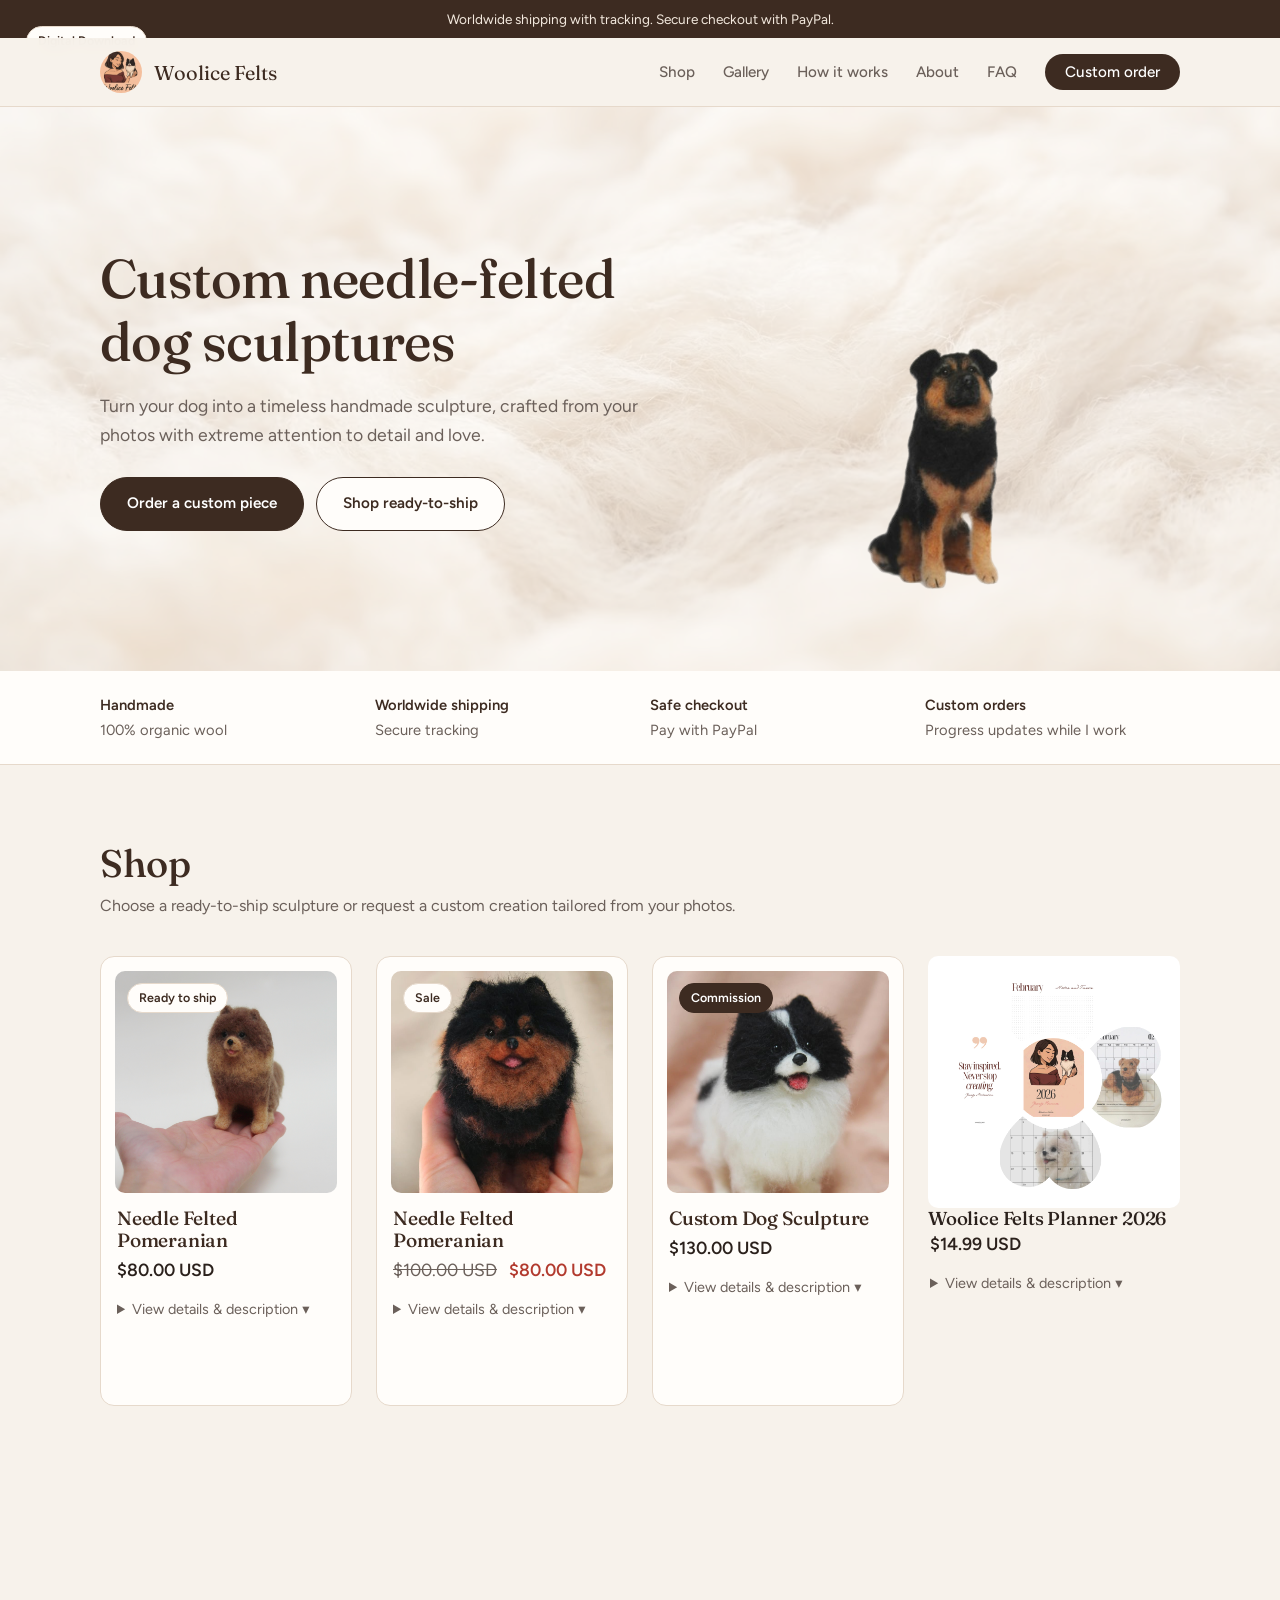
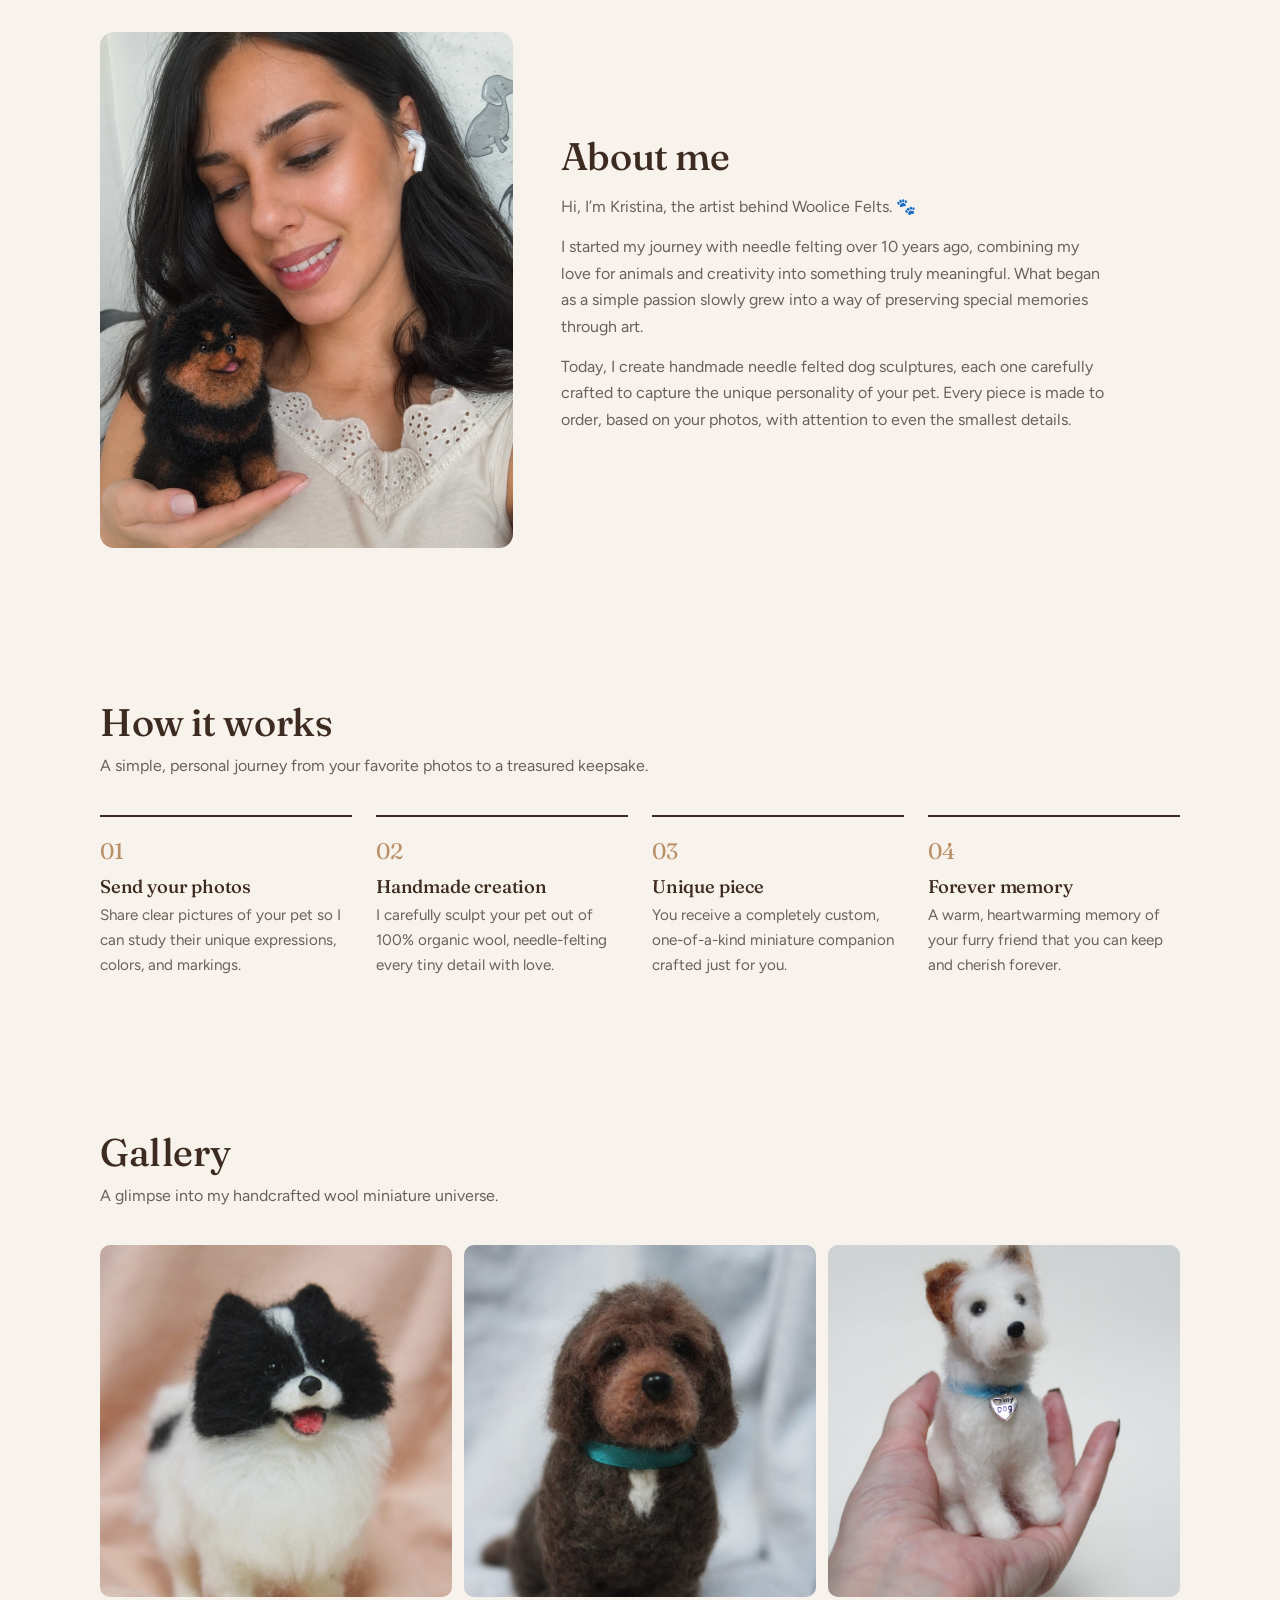
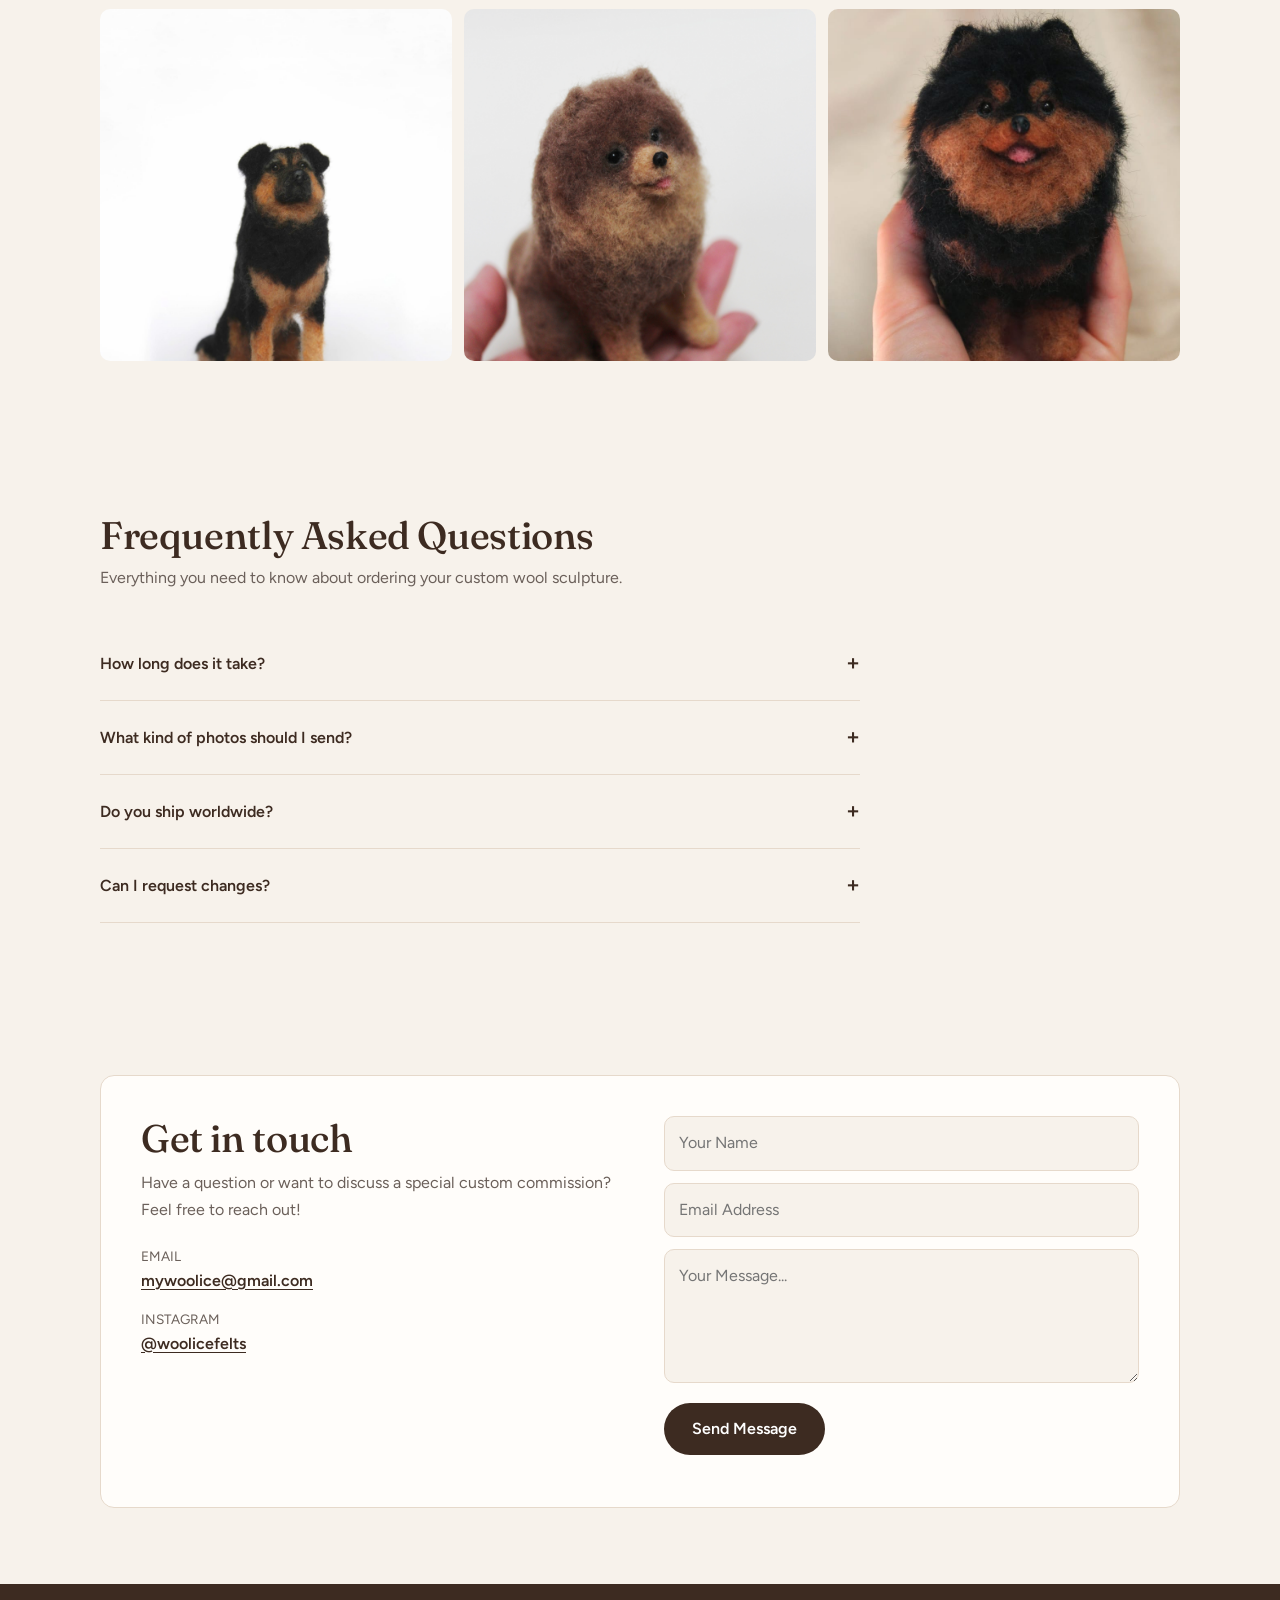
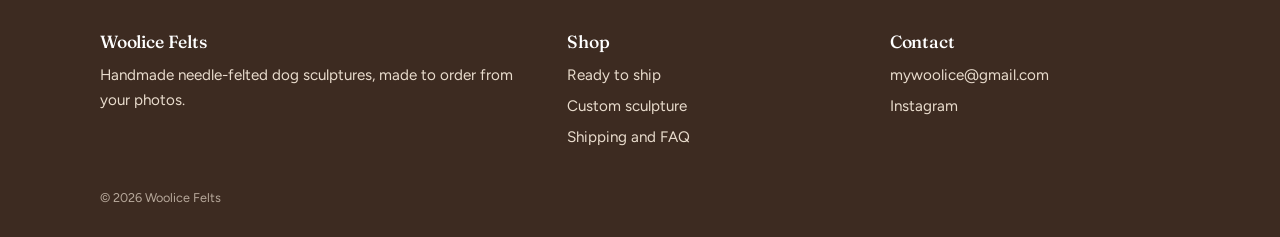
==== commit ed98e2ba: "skriveni planer" ====
--- a/index.html
+++ b/index.html
@@ -280,7 +280,7 @@
       </div>
 
       <!-- Oglas 4: Planner -->
-      <div class="product-card">
+      <div class="product-card" style="display:none"></div>
         <div>
           <div class="card-main-image">
             <img loading="lazy" src="static/images/planner.jpeg" alt="Woolice Felts Planner 2026">
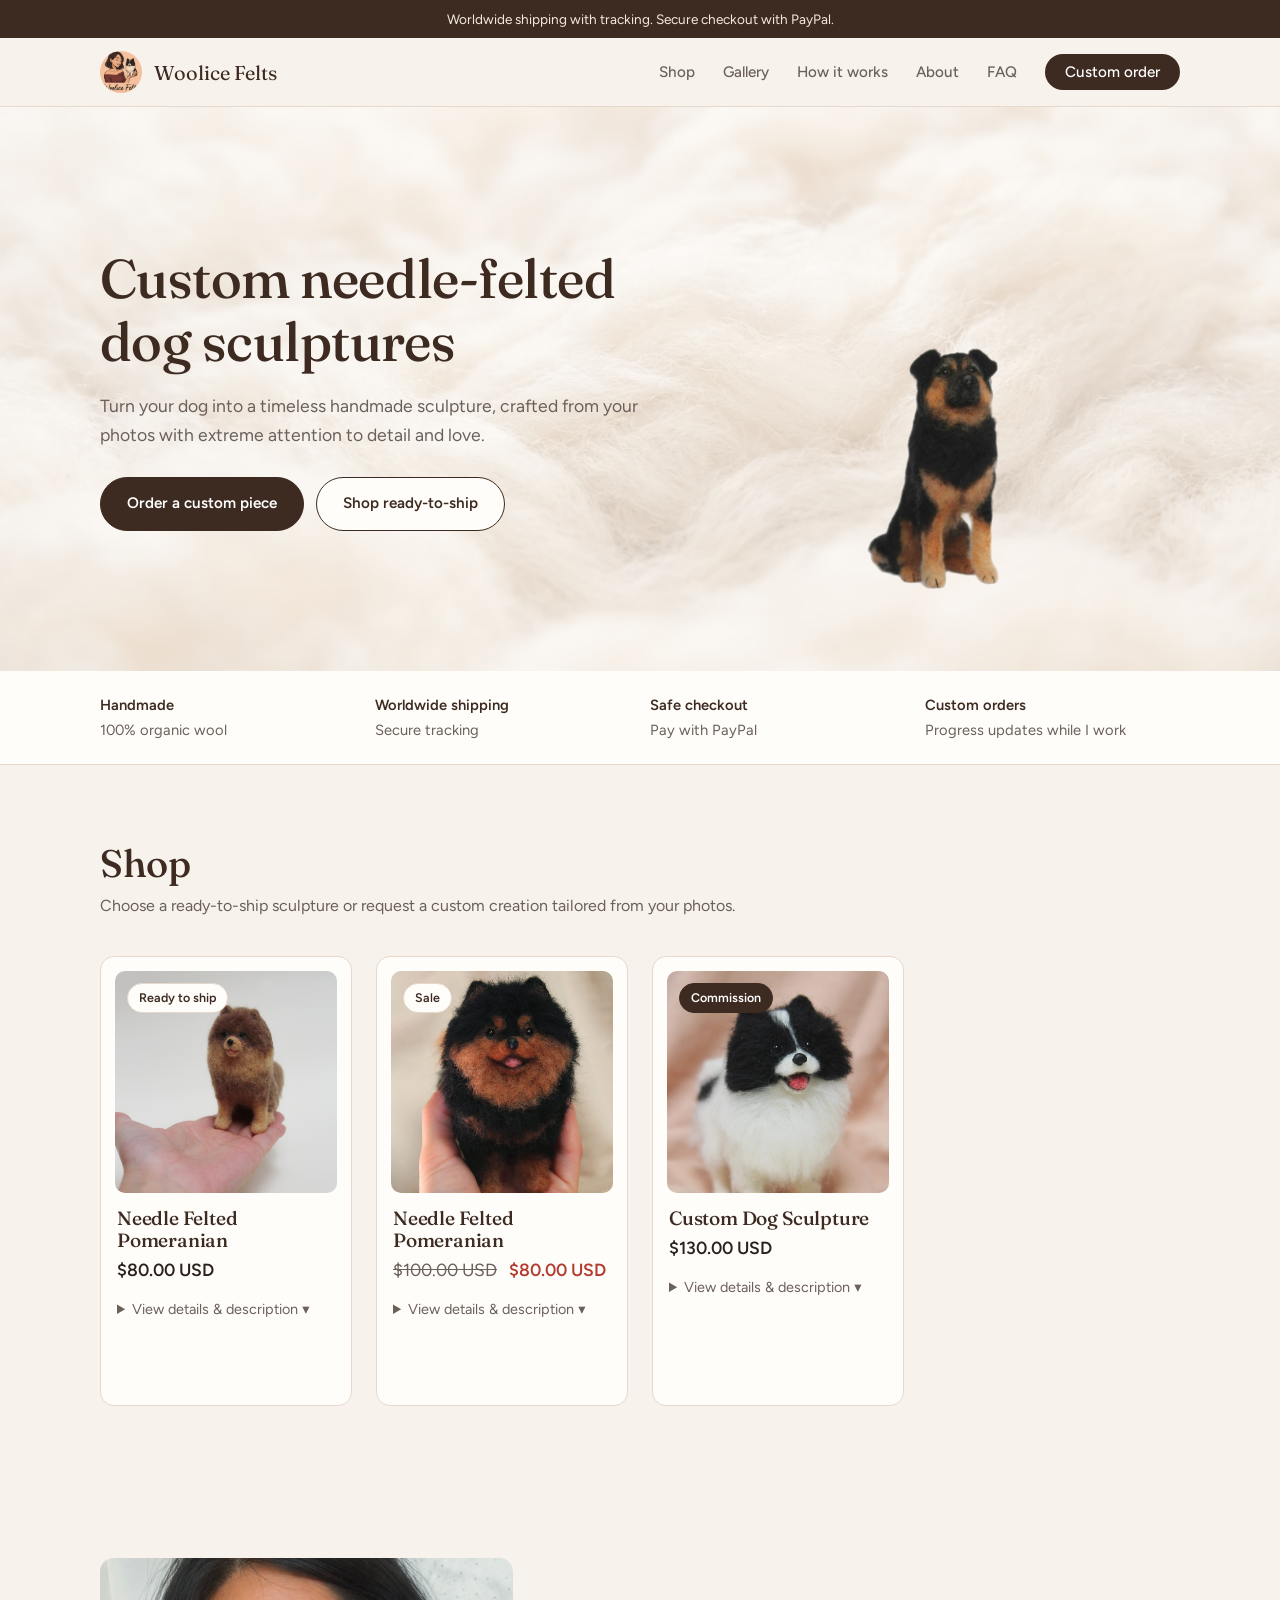
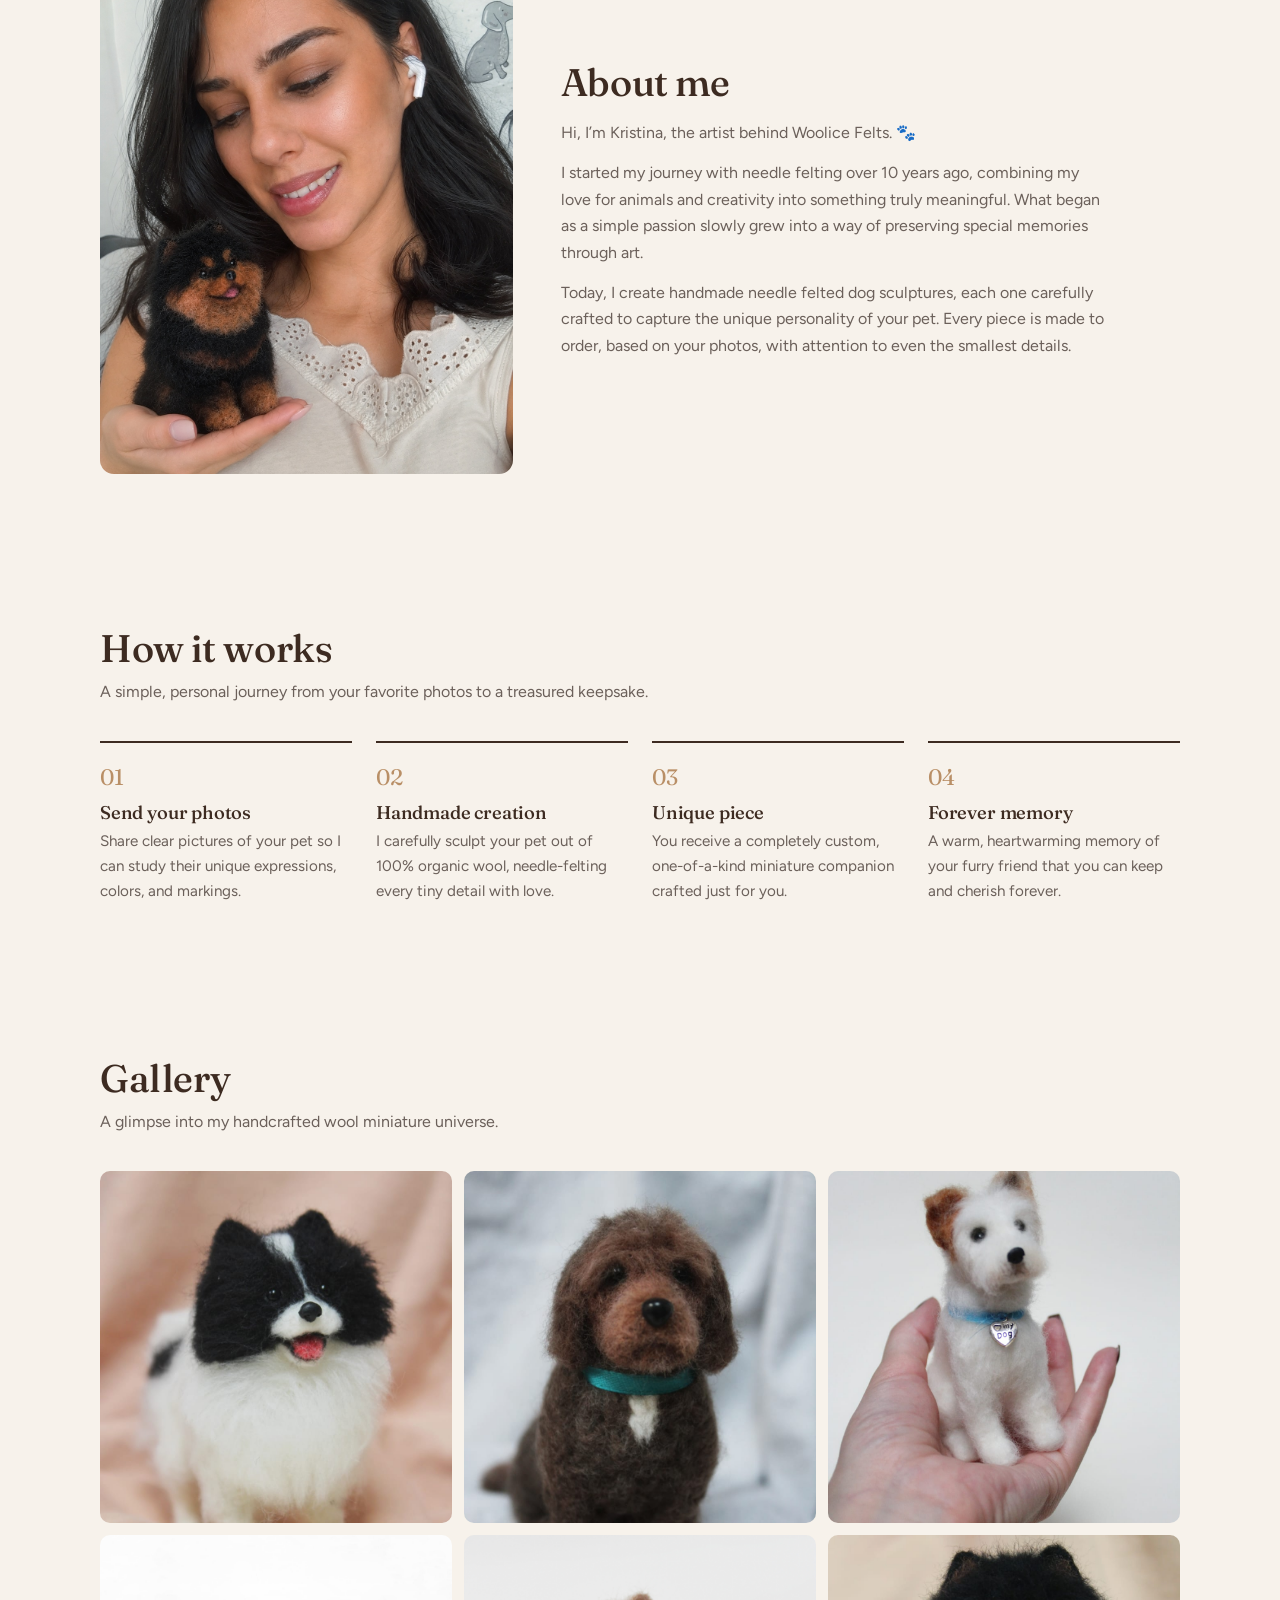
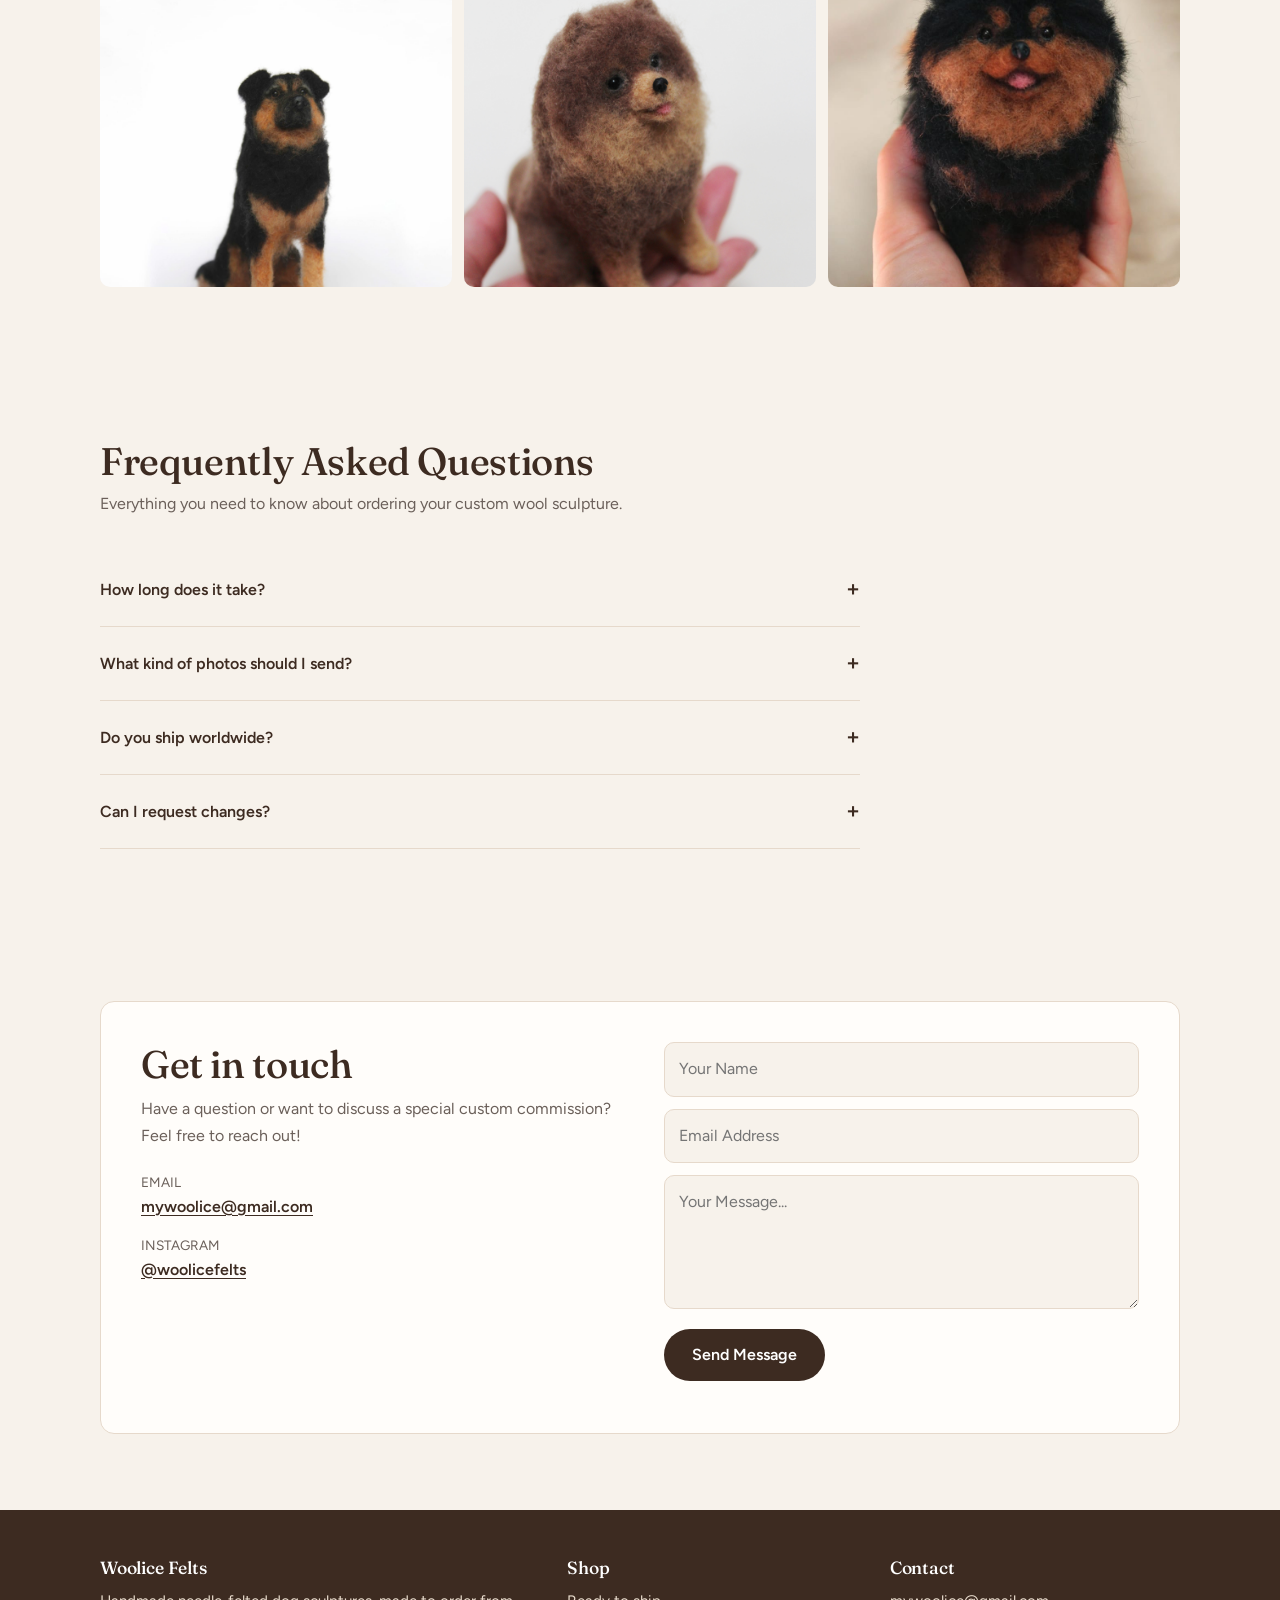
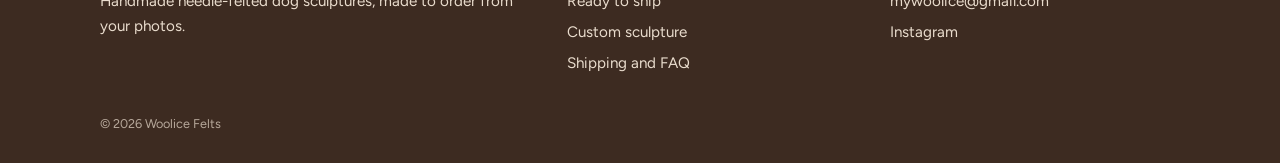
==== commit e90f5d38: "zakomntarisan oglas" ====
--- a/index.html
+++ b/index.html
@@ -279,8 +279,8 @@
         <div class="paypal-wrapper" id="paypal-container-H24CVD3H5JH94"></div>
       </div>
 
-      <!-- Oglas 4: Planner -->
-      <div class="product-card" style="display:none"></div>
+      <!-- PLANNER SAKRIVEN. Da ga vratis, obrisi znake za komentar oko bloka ispod, i obrisi // ispred paypal linije pri dnu fajla.
+      <div class="product-card" style="display:none">
         <div>
           <div class="card-main-image">
             <img loading="lazy" src="static/images/planner.jpeg" alt="Woolice Felts Planner 2026">
@@ -289,7 +289,7 @@
           <h3>Woolice Felts Planner 2026</h3>
           <div class="card-price">$14.99 USD</div>
 
-          <!-- Padajući meni za sakrivanje detalja -->
+          
           <details class="product-details-toggle">
             <summary>View details & description ▾</summary>
             <div class="details-content">
@@ -299,6 +299,7 @@
         </div>
         <div class="paypal-wrapper" id="paypal-container-9QZ5CQ24DXXGC"></div>
       </div>
+      PLANNER KRAJ -->
 
     </div>
   </section>
@@ -511,13 +512,13 @@
     paypal.HostedButtons({ hostedButtonId: "P2FGLP4694Q4A" }).render("#paypal-container-P2FGLP4694Q4A");
     paypal.HostedButtons({ hostedButtonId: "PCX7X2BUL9T88" }).render("#paypal-container-PCX7X2BUL9T88");
     paypal.HostedButtons({ hostedButtonId: "H24CVD3H5JH94" }).render("#paypal-container-H24CVD3H5JH94");
-    paypal.HostedButtons({ hostedButtonId: "9QZ5CQ24DXXGC" }).render("#paypal-container-9QZ5CQ24DXXGC");
+    // paypal.HostedButtons({ hostedButtonId: "9QZ5CQ24DXXGC" }).render("#paypal-container-9QZ5CQ24DXXGC");
   </script>
 
   <script>
-    // Adresa backenda na Renderu. Na Renderu radi i prazno (isti domen),
-    // ali na GitHub Pages MORA biti pun URL, npr. "https://woolice-shop-1.onrender.com"
-    const API_URL = location.hostname.endsWith("github.io") ? "https://woolice-shop-1.onrender.com" : "";
+    // Adresa backenda na Renderu (onrender.com). Proveri da je tacna u Renderu.
+    // Na woolice.art i GitHub Pages forma salje na ovu adresu.
+    const API_URL = location.hostname.endsWith("onrender.com") ? "" : "https://woolice-shop-1.onrender.com";
 
     document.getElementById("contact-form").addEventListener("submit", async (e) => {
       e.preventDefault();
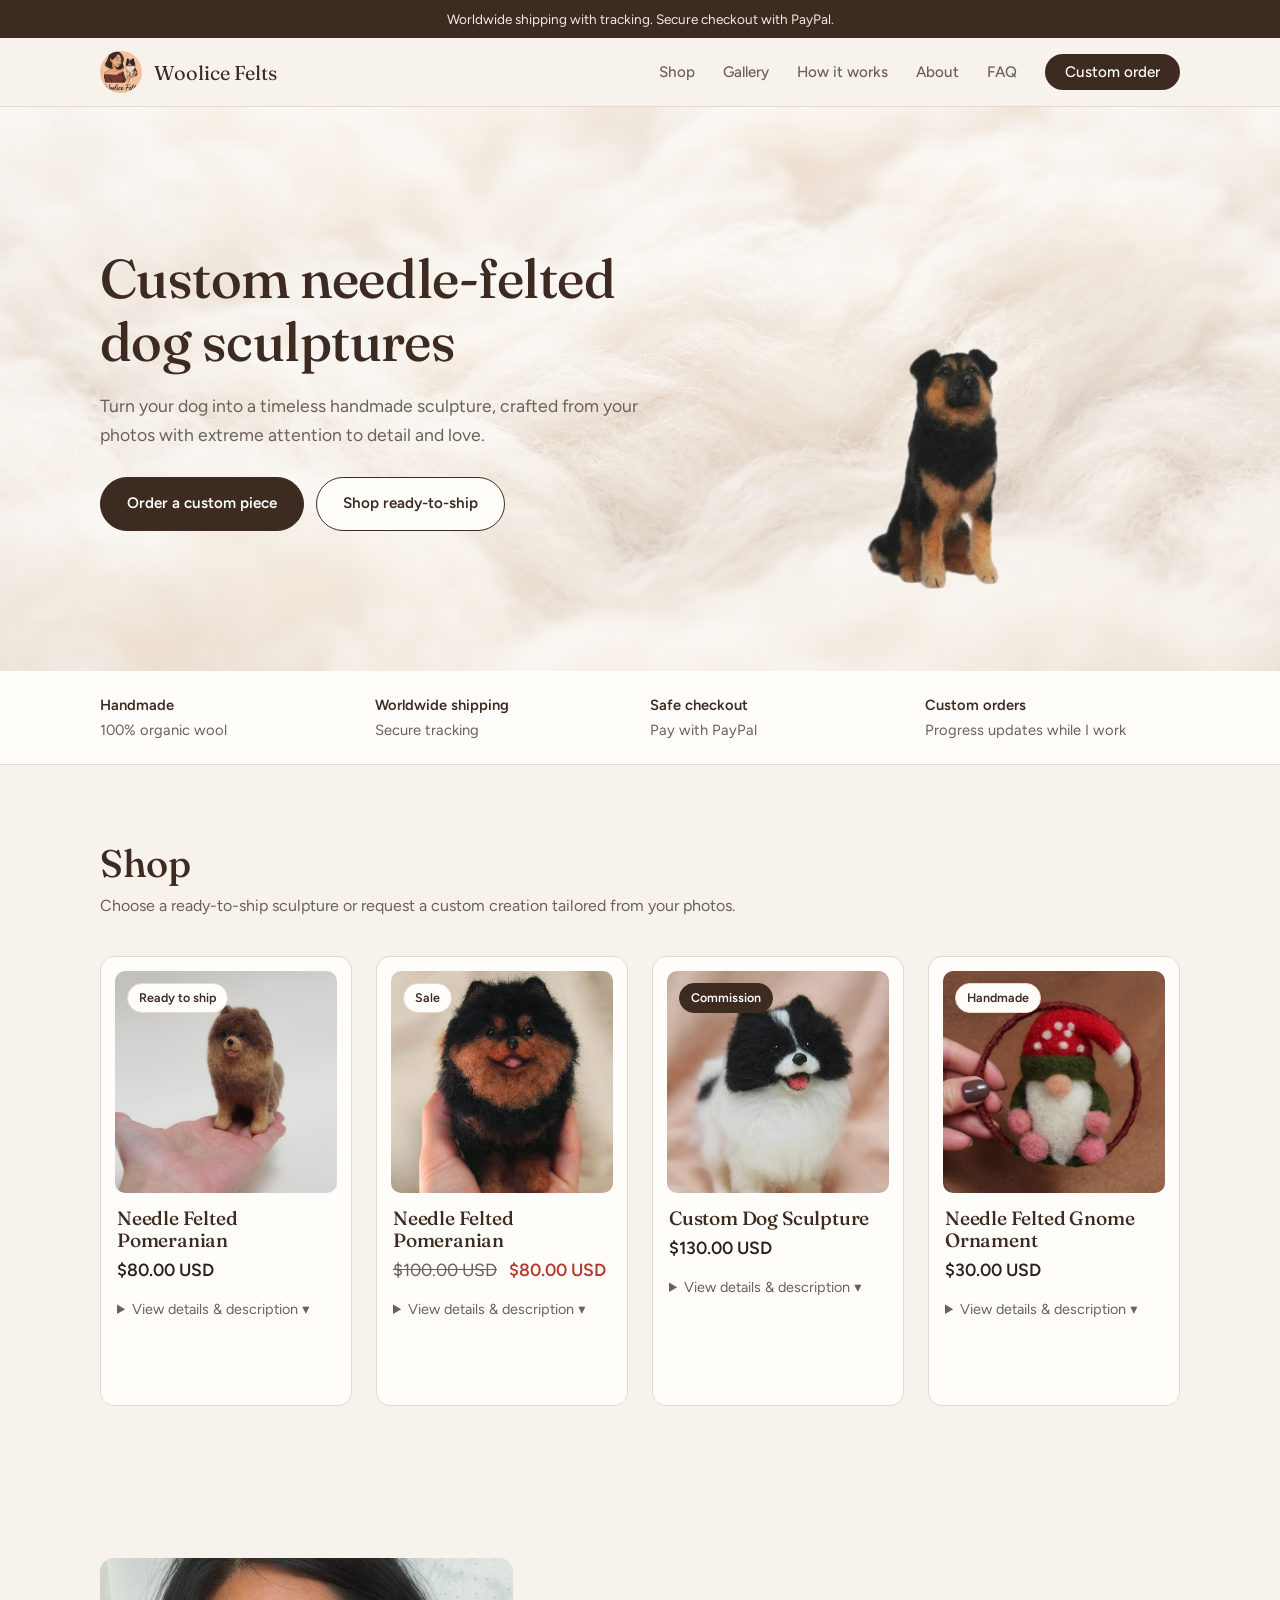
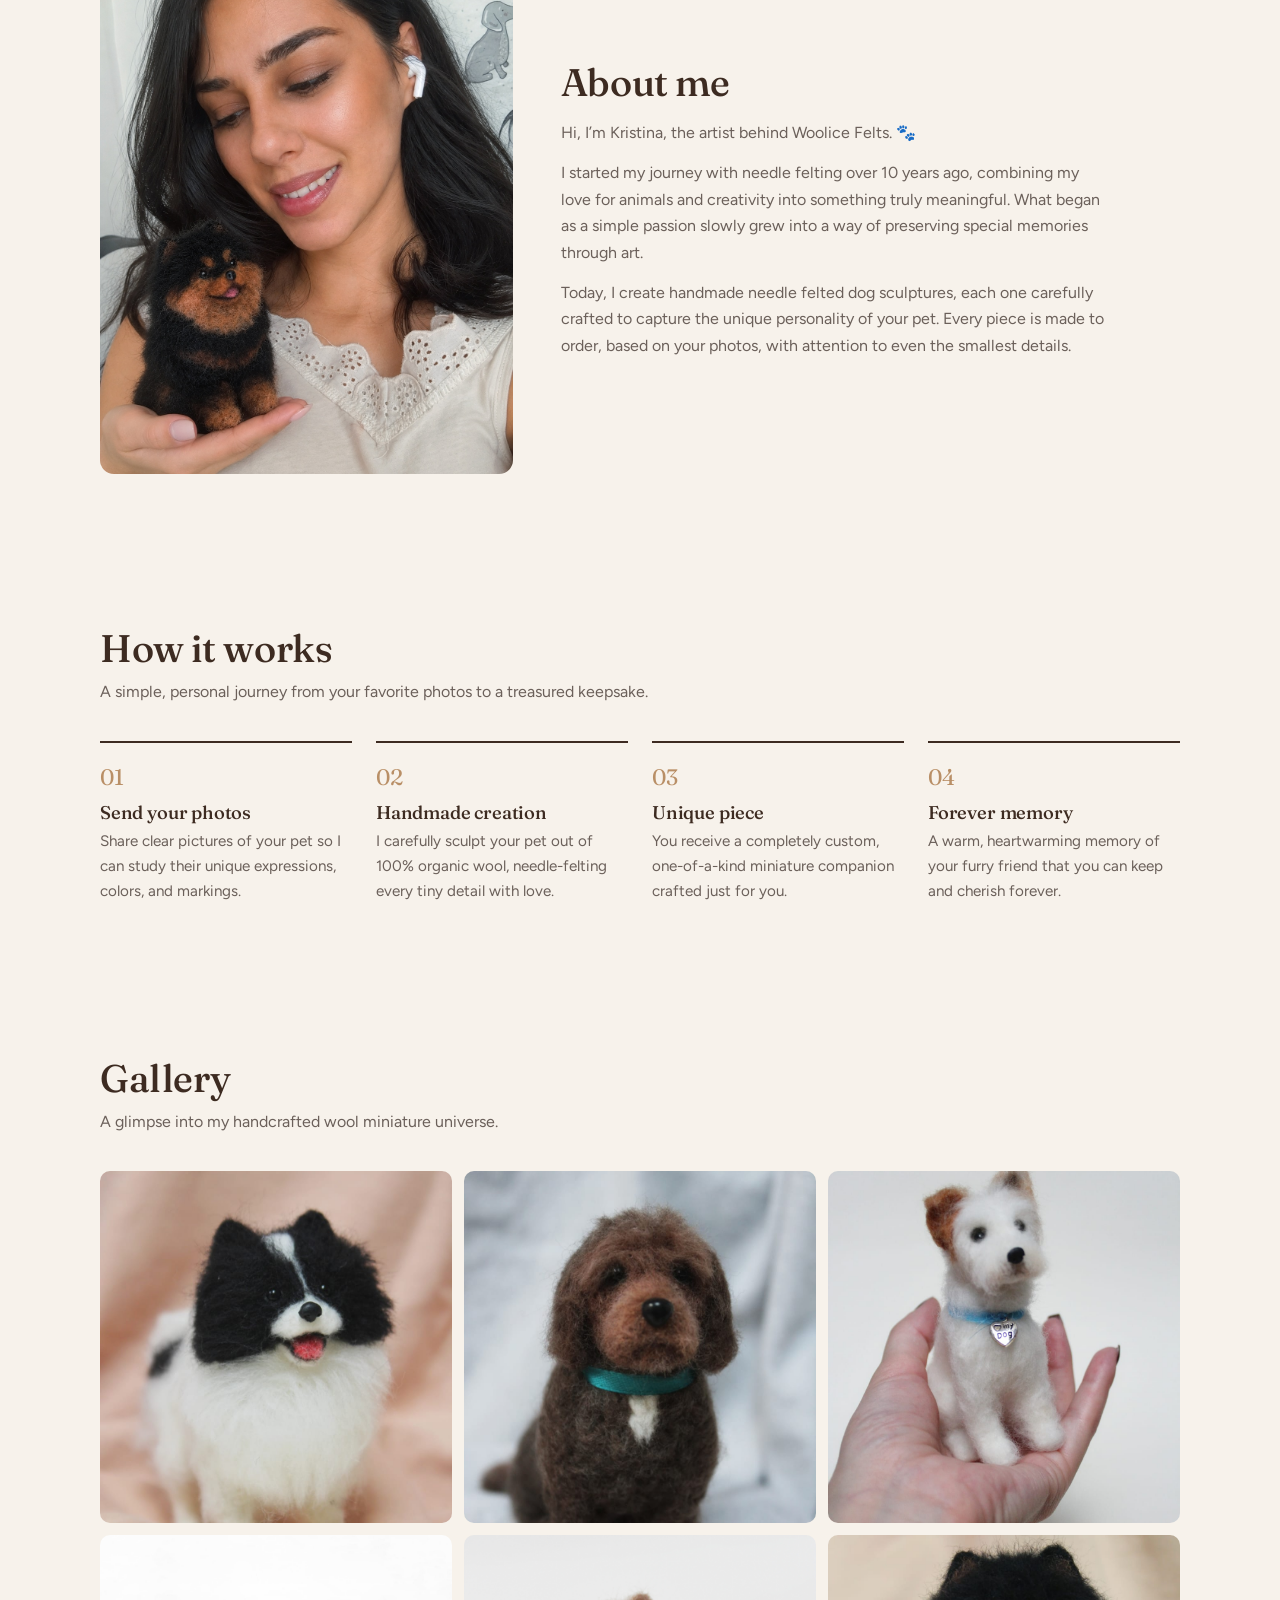
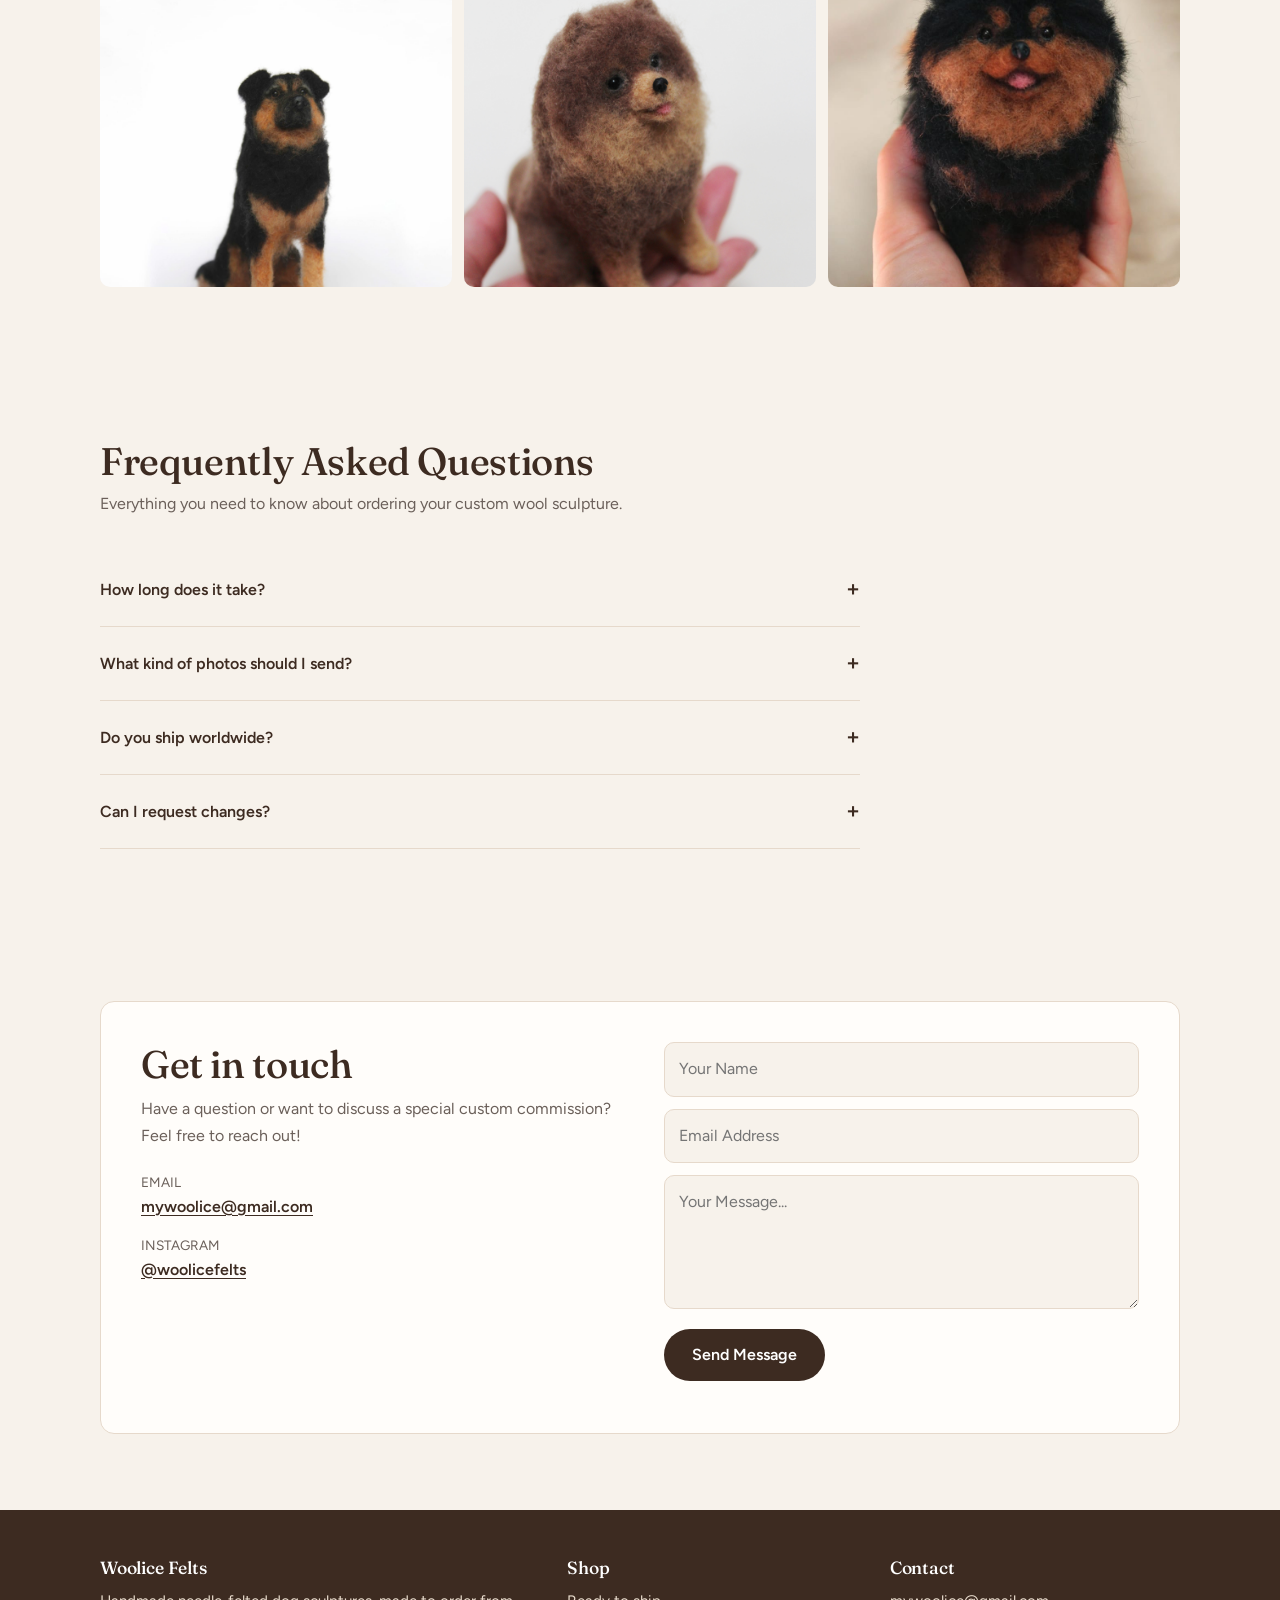
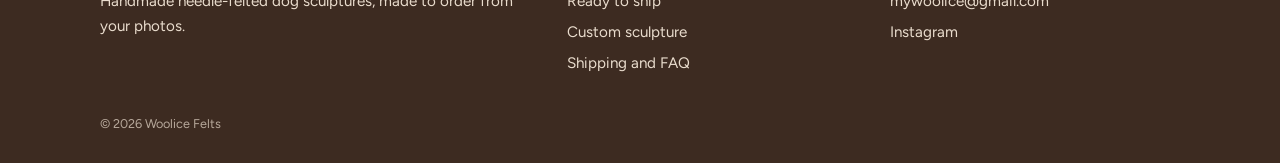
==== commit 94cda523: "oglas za gnoma" ====
--- a/index.html
+++ b/index.html
@@ -279,6 +279,35 @@
         <div class="paypal-wrapper" id="paypal-container-H24CVD3H5JH94"></div>
       </div>
 
+             <div class="product-card">
+        <div>
+          <div class="card-main-image">
+            <a href="static/images/gnom1.jpeg" data-fancybox="gnome-gallery">
+              <img loading="lazy" src="static/images/gnom1.jpeg" alt="Needle felted gnome ornament in a wool hoop">
+            </a>
+          </div>
+          <span class="card-badge">Handmade</span>
+          <h3>Needle Felted Gnome Ornament</h3>
+          <div class="card-price">$30.00 USD</div>
+          <details class="product-details-toggle">
+            <summary>View details & description ▾</summary>
+            <div class="details-content">
+              <div class="card-thumbnails">
+                <a href="static/images/gnom2.jpeg" data-fancybox="gnome-gallery"><img loading="lazy" alt="Needle felted gnome ornament" src="static/images/gnom2.jpeg"></a>
+                <a href="static/images/gnom3.jpeg" data-fancybox="gnome-gallery"><img loading="lazy" alt="Needle felted gnome ornament" src="static/images/gnom3.jpeg"></a>
+                <a href="static/images/gnom4.jpeg" data-fancybox="gnome-gallery"><img loading="lazy" alt="Needle felted gnome ornament" src="static/images/gnom4.jpeg"></a>
+                <a href="static/images/gnom5.jpeg" data-fancybox="gnome-gallery"><img loading="lazy" alt="Needle felted gnome ornament" src="static/images/gnom5.jpeg"></a>
+              </div>
+              <div class="card-specs">
+                <p><span>Size:</span> 4.3" x 4.3" (11 x 11 cm)</p>
+              </div>
+              <p class="card-desc">A cheerful little gnome with a red polka-dot hat, green scarf and fluffy white beard, sitting in a hand-wrapped wool hoop. Needle felted by hand, perfect as a Christmas ornament or a cozy gift.</p>
+            </div>
+          </details>
+        </div>
+        <div class="paypal-wrapper" id="paypal-container-K53DT76TNKDJ8"></div>
+      </div>
+
       <!-- PLANNER SAKRIVEN. Da ga vratis, obrisi znake za komentar oko bloka ispod, i obrisi // ispred paypal linije pri dnu fajla.
       <div class="product-card" style="display:none">
         <div>
@@ -512,6 +541,7 @@
     paypal.HostedButtons({ hostedButtonId: "P2FGLP4694Q4A" }).render("#paypal-container-P2FGLP4694Q4A");
     paypal.HostedButtons({ hostedButtonId: "PCX7X2BUL9T88" }).render("#paypal-container-PCX7X2BUL9T88");
     paypal.HostedButtons({ hostedButtonId: "H24CVD3H5JH94" }).render("#paypal-container-H24CVD3H5JH94");
+    paypal.HostedButtons({ hostedButtonId: "K53DT76TNKDJ8" }).render("#paypal-container-K53DT76TNKDJ8");
     // paypal.HostedButtons({ hostedButtonId: "9QZ5CQ24DXXGC" }).render("#paypal-container-9QZ5CQ24DXXGC");
   </script>
 
